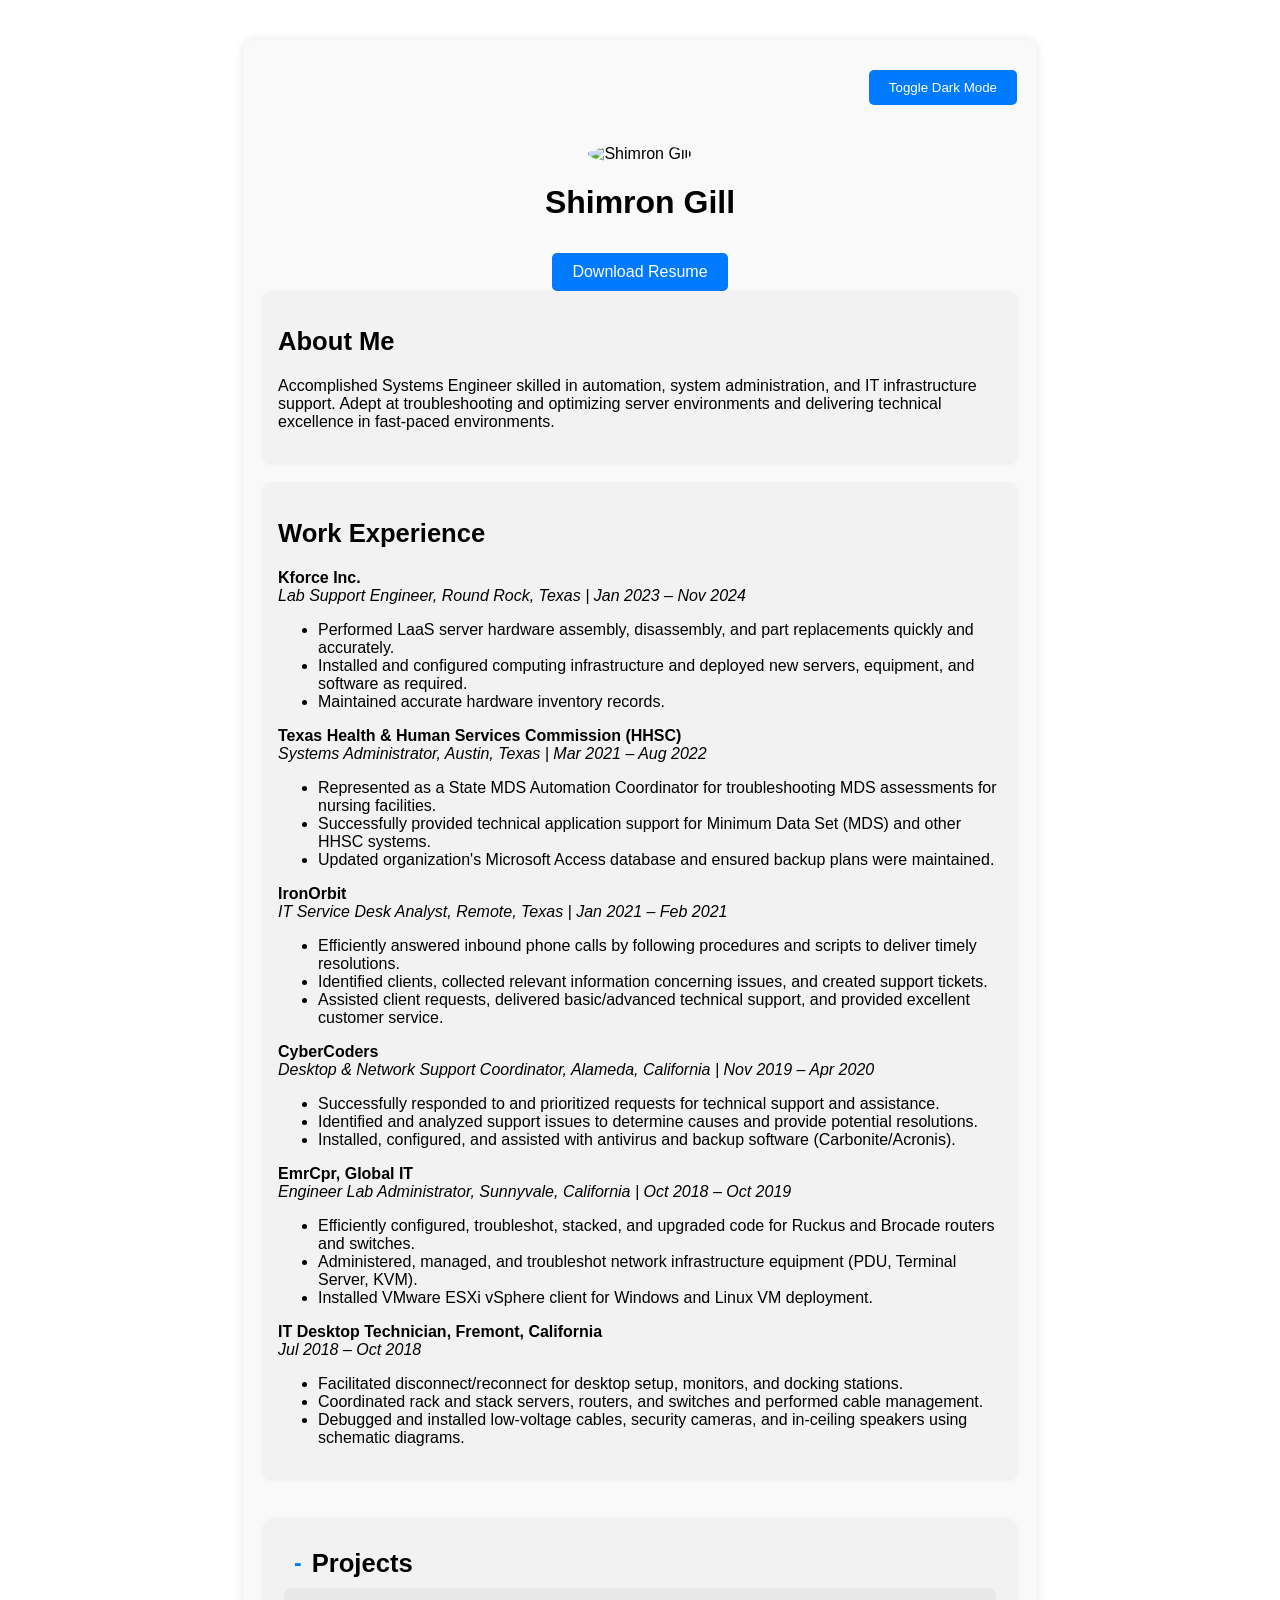
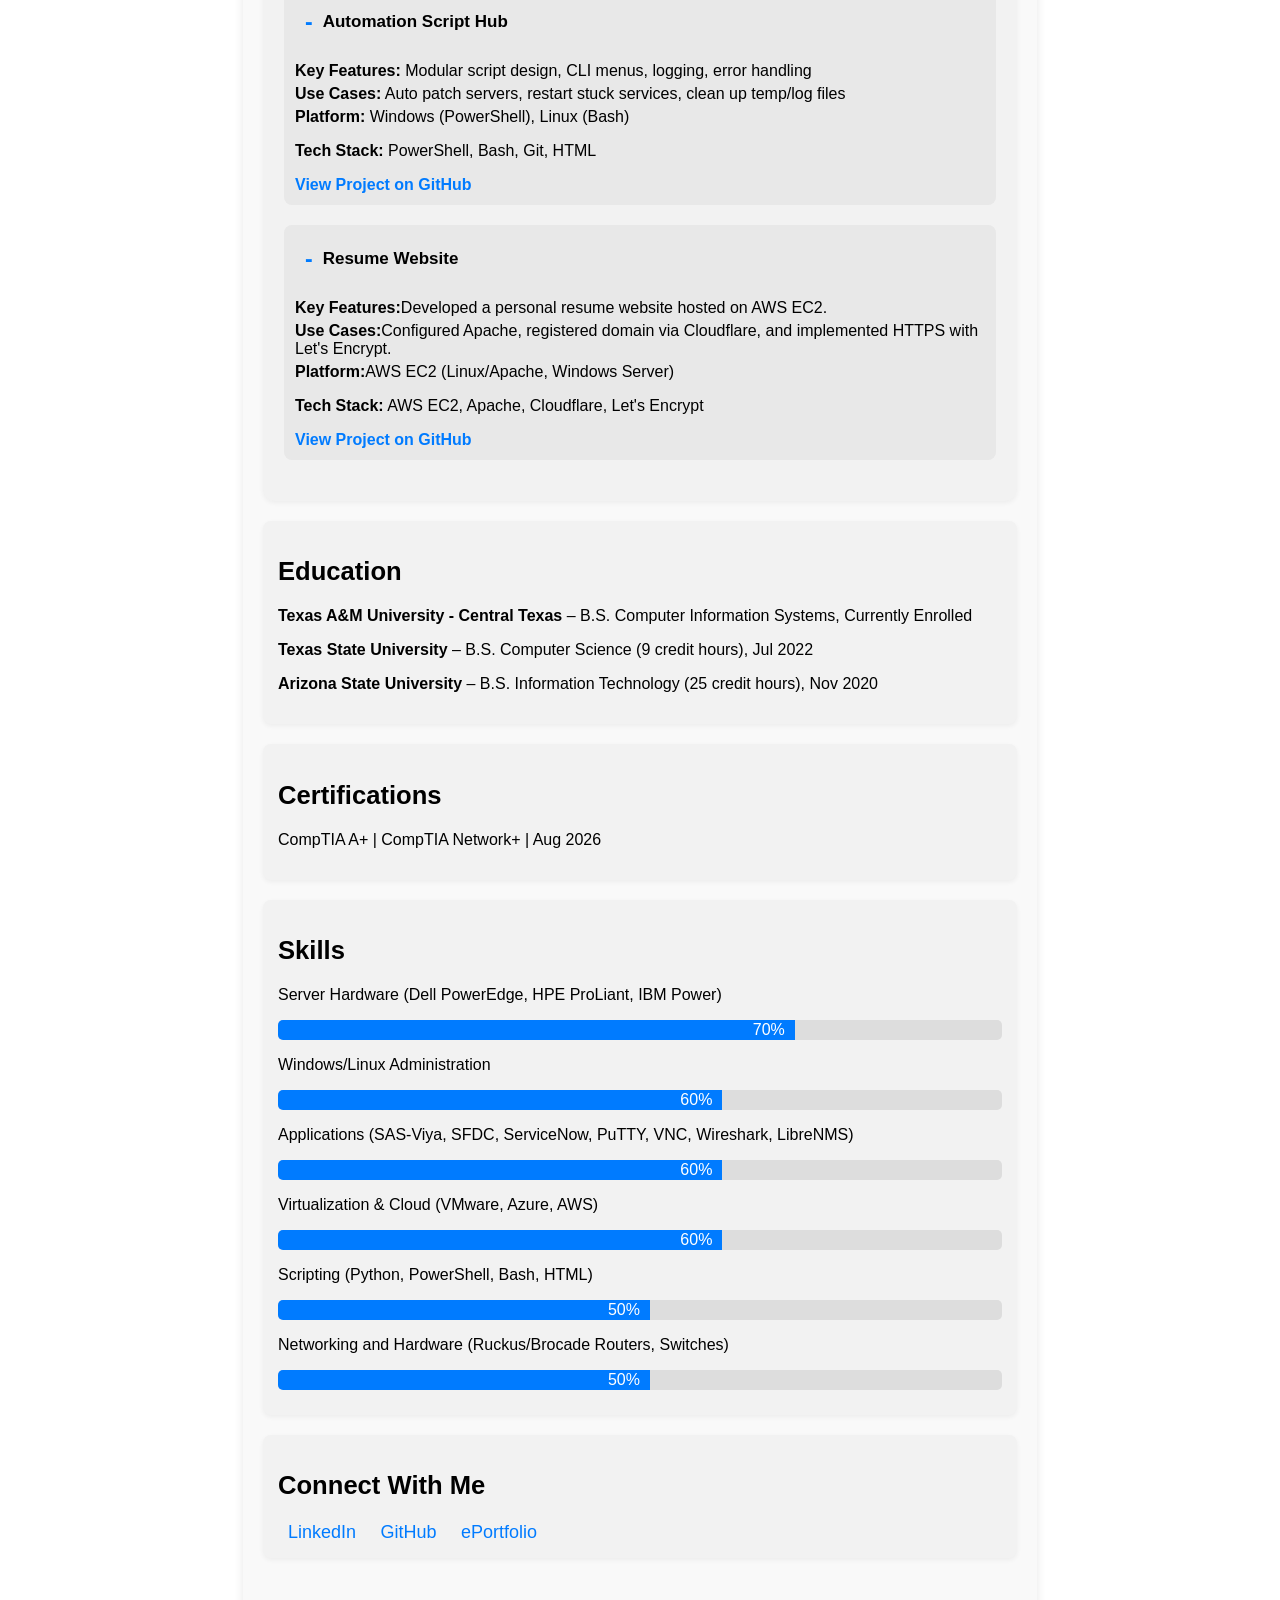
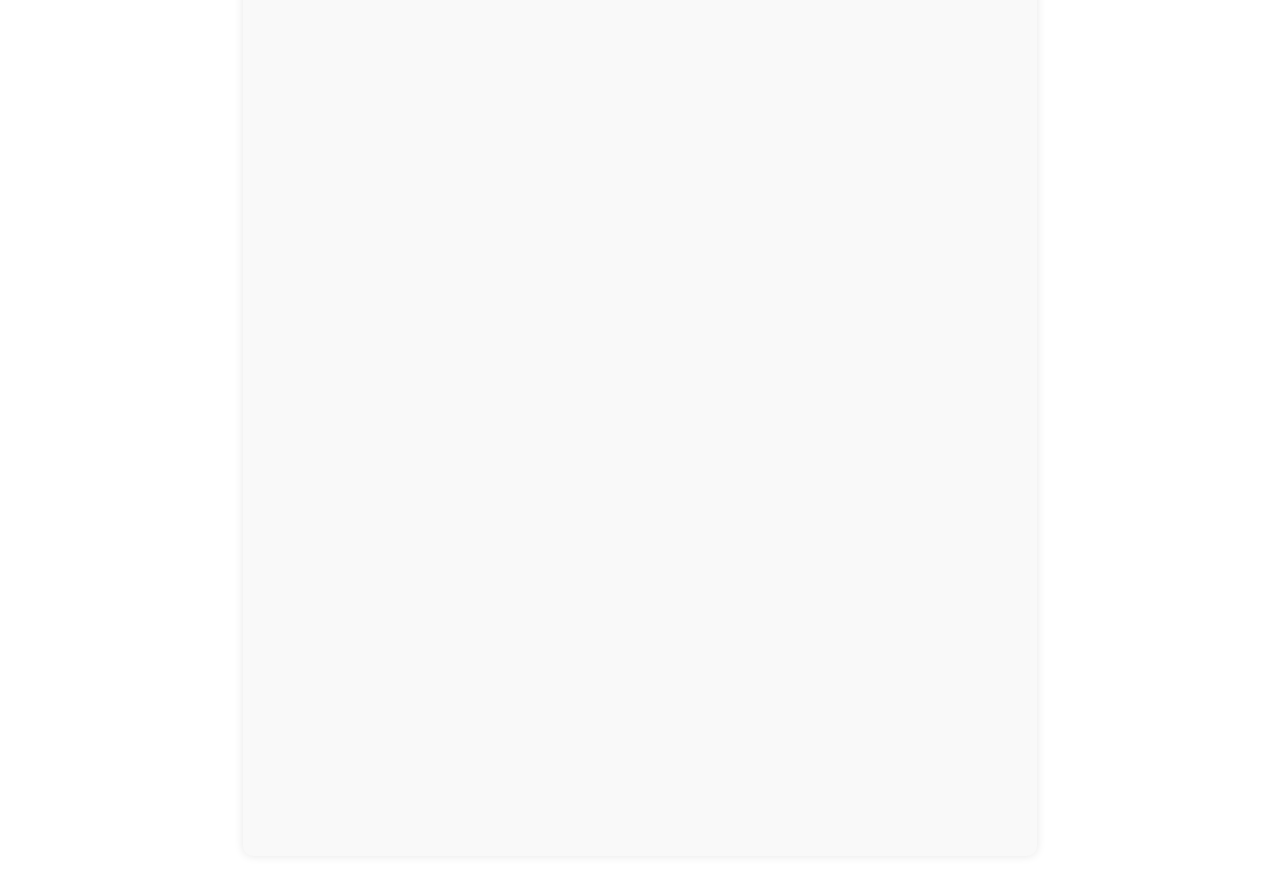
==== index.html @ cd75bef6 "removed contact info" ====
<!DOCTYPE html>
<html lang="en">
<head>
  <meta charset="UTF-8" />
  <meta name="viewport" content="width=device-width, initial-scale=1.0"/>
  <meta name="description" content="Shimron Gill's professional resume and portfolio, showcasing skills in systems engineering and IT infrastructure.">
  <meta name="keywords" content="Shimron Gill, resume, systems engineer, IT, portfolio">
  <meta name="author" content="Shimron Gill">
  <title>Shimron Gill - Resume</title>
  <style>
    :root {
      /* Light Mode Colors */
      --bg-color: #f8f8f8;
      --text-color: #000000;
      --link-color: #0000FF;
      --section-bg: #F9F9F9;
      --project-bg: #f2f2f2;
      --project-highlight-bg: #e8e8e8;
      --navy-blue: #007BFF;
      --progress-bg: #ddd;
      --input-bg: white;
      --input-border: #ccc;
    }

    body.dark-mode {
      /* Dark Mode Colors */
      --bg-color: #2c2c2c;
      --text-color: #f0f0f0;
      --link-color: #00BFFF;
      --section-bg: #444444;
      --project-bg: #414141;
      --project-highlight-bg: #4a4a4a;
      --navy-blue: #1E90FF;
      --progress-bg: #555;
      --input-bg: #333;
      --input-border: #666;
    }

    body {
      background: white;
      color: var(--text-color);
      font-family: Arial, sans-serif;
      margin: 0;
      padding: 40px 10px;
      transition: color 0.3s;
      display: flex;
      justify-content: center;
      align-items: flex-start;
      min-height: 100vh;
    }

    .container {
      max-width: 794px;
      width: 100%;
      background: var(--section-bg);
      padding: 20px;
      box-shadow: 0px 0px 10px rgba(0,0,0,0.1);
      border-radius: 10px;
      box-sizing: border-box;
      transition: background 0.3s;
    }

    .header-controls {
      display: flex;
      justify-content: space-between;
      align-items: flex-start;
    }

    .center-header {
      text-align: center;
    }

    h1, h2 {
      color: var(--text-color);
    }

    h2 {
      font-size: 1.6em;
      font-weight: bold;
    }

    .profile-pic {
      width: 150px;
      height: 150px;
      border-radius: 50%;
      object-fit: cover;
      margin-top: 40px;
      max-width: 100%;
    }

    .section {
      margin-bottom: 20px;
      padding: 15px;
      border-radius: 8px;
      background: var(--project-bg);
      box-shadow: 0 2px 5px rgba(0,0,0,0.05);
      opacity: 0;
      transform: translateY(20px);
      transition: opacity 0.5s ease-out, transform 0.5s ease-out, background 0.3s;
    }

    .visible {
      opacity: 1;
      transform: translateY(0);
    }

    .download-btn, .theme-toggle {
      display: inline-block;
      padding: 10px 20px;
      background: var(--navy-blue);
      color: white;
      text-decoration: none;
      border-radius: 5px;
      margin-top: 10px;
      cursor: pointer;
      border: none;
      transition: background 0.3s, transform 0.2s;
    }

    .download-btn:hover, .theme-toggle:hover {
      background: #0056b3;
      transform: scale(1.03);
    }

    .contact a {
      color: var(--navy-blue);
      text-decoration: none;
    }

    .social-links a {
      margin: 0 10px;
      text-decoration: none;
      color: var(--navy-blue);
      font-size: 18px;
    }

    .progress-bar {
      width: 100%;
      background-color: var(--progress-bg);
      border-radius: 5px;
      overflow: hidden;
      margin: 10px 0;
    }

    .progress-bar div {
      height: 20px;
      background: var(--navy-blue);
      text-align: right;
      padding-right: 10px;
      color: white;
      line-height: 20px;
      width: 0;
      transition: width 1s ease-in-out;
    }

    body.dark-mode .progress-bar {
      background-color: #ddd;
    }

    body.dark-mode .progress-bar div {
      background: #007BFF;
    }

    .visible .progress-bar div {
      width: inherit;
    }

    iframe {
      width: 100%;
      height: 300px;
      border: 0;
    }

    input, textarea {
      width: 97%;
      padding: 10px;
      margin-bottom: 10px;
      border: 1px solid var(--input-border);
      border-radius: 5px;
      font-size: 16px;
      font-family: inherit;
      transition: border-color 0.3s, box-shadow 0.3s;
      background: white;
      color: var(--text-color);
    }

    body.dark-mode input,
    body.dark-mode textarea {
      color: #333;
    }

    input:focus, textarea:focus {
      outline: none;
    }

    textarea {
      resize: none;
      min-height: 120px;
    }

    #form-message {
      margin-top: 10px;
    }

    #projects {
      margin-top: 40px;
      border: 1px solid transparent;
      border-radius: 12px;
      padding: 20px;
      background: var(--project-bg);
      transition: background 0.3s;
    }

    .project {
      margin-bottom: 20px;
      padding: 10px;
      background: var(--project-bg);
      border: 1px solid transparent;
      border-radius: 8px;
      transition: background 0.3s;
    }

    .project-highlight {
      background: var(--project-highlight-bg);
      transition: background 0.3s;
    }

    .project h3 {
      font-size: 1.6em;
      margin-bottom: 10px;
      font-weight: bold;
    }

    .collapsible-header {
      display: flex;
      justify-content: flex-start;
      align-items: center;
      padding: 10px;
      border-radius: 8px;
      cursor: pointer;
      font-size: 1.6em;
      background: none;
      border: none;
      width: 100%;
      text-align: left;
      color: var(--text-color);
    }

    .toggle-button {
      font-size: 0.9em;
      background-color: transparent;
      border: none;
      cursor: pointer;
      font-weight: bold;
      color: var(--navy-blue);
      margin-right: 10px;
    }

    .collapsible-header span:not(.toggle-button) {
      font-weight: bold;
    }

    .sub-project-title {
      font-size: 17px;
    }

    .project-details {
      color: var(--text-color);
    }

    .project ul {
      list-style-type: none;
      padding: 0;
    }

    .project ul li {
      margin: 5px 0;
    }

    .project a {
      text-decoration: none;
      color: var(--navy-blue);
      font-weight: bold;
    }

    .project a:hover {
      text-decoration: underline;
    }

    .toggle-wrapper {
      display: flex;
      align-items: center;
    }

    @media (max-width: 768px) {
      .container {
        padding: 15px;
      }
      h1 { font-size: 26px; }
      h2 { font-size: 20px; }
      .download-btn {
        font-size: 14px;
        padding: 8px 16px;
      }
      .progress-bar div {
        height: 16px;
        line-height: 16px;
        font-size: 12px;
      }
      .collapsible-header, .toggle-button {
        font-size: 20px;
      }
      .sub-project-title {
        font-size: 17px;
      }
    }

    @media print {
      body {
        width: 210mm;
        height: 297mm;
        margin: 0;
      }
      .container {
        width: 210mm;
        height: auto;
        padding: 10mm;
        box-shadow: none;
        border-radius: 0;
      }
      .download-btn, .theme-toggle, iframe {
        display: none;
      }
    }
  </style>
</head>
<body>
  <div class="container">
    <div class="header-controls">
      <div></div>
      <button class="theme-toggle" onclick="toggleTheme()">Toggle Dark Mode</button>
    </div>

    <!-- Profile Section -->
    <div class="center-header">
      <img src="Headshot1.jpeg" alt="Shimron Gill" class="profile-pic" />
      <h1>Shimron Gill</h1>
      <a href="Shimron_Gill_Resume.pdf" class="download-btn" download>Download Resume</a>
    </div>

    <!-- About Me Section -->
    <div class="section">
      <h2>About Me</h2>
      <p>Accomplished Systems Engineer skilled in automation, system administration, and IT infrastructure support. Adept at troubleshooting and optimizing server environments and delivering technical excellence in fast-paced environments.</p>
    </div>

    <!-- Work Experience Section -->
    <div class="section">
      <h2>Work Experience</h2>
      <p><strong>Kforce Inc.</strong><br>
      <em>Lab Support Engineer, Round Rock, Texas | Jan 2023 – Nov 2024</em></p>
      <ul>
        <li>Performed LaaS server hardware assembly, disassembly, and part replacements quickly and accurately.</li>
        <li>Installed and configured computing infrastructure and deployed new servers, equipment, and software as required.</li>
        <li>Maintained accurate hardware inventory records.</li>
      </ul>
      <p><strong>Texas Health & Human Services Commission (HHSC)</strong><br>
      <em>Systems Administrator, Austin, Texas | Mar 2021 – Aug 2022</em></p>
      <ul>
        <li>Represented as a State MDS Automation Coordinator for troubleshooting MDS assessments for nursing facilities.</li>
        <li>Successfully provided technical application support for Minimum Data Set (MDS) and other HHSC systems.</li>
        <li>Updated organization's Microsoft Access database and ensured backup plans were maintained.</li>
      </ul>
      <p><strong>IronOrbit</strong><br>
      <em>IT Service Desk Analyst, Remote, Texas | Jan 2021 – Feb 2021</em></p>
      <ul>
        <li>Efficiently answered inbound phone calls by following procedures and scripts to deliver timely resolutions.</li>
        <li>Identified clients, collected relevant information concerning issues, and created support tickets.</li>
        <li>Assisted client requests, delivered basic/advanced technical support, and provided excellent customer service.</li>
      </ul>
      <p><strong>CyberCoders</strong><br>
      <em>Desktop & Network Support Coordinator, Alameda, California | Nov 2019 – Apr 2020</em></p>
      <ul>
        <li>Successfully responded to and prioritized requests for technical support and assistance.</li>
        <li>Identified and analyzed support issues to determine causes and provide potential resolutions.</li>
        <li>Installed, configured, and assisted with antivirus and backup software (Carbonite/Acronis).</li>
      </ul>
      <p><strong>EmrCpr, Global IT</strong><br>
      <em>Engineer Lab Administrator, Sunnyvale, California | Oct 2018 – Oct 2019</em></p>
      <ul>
        <li>Efficiently configured, troubleshot, stacked, and upgraded code for Ruckus and Brocade routers and switches.</li>
        <li>Administered, managed, and troubleshot network infrastructure equipment (PDU, Terminal Server, KVM).</li>
        <li>Installed VMware ESXi vSphere client for Windows and Linux VM deployment.</li>
      </ul>
      <p><strong>IT Desktop Technician, Fremont, California</strong><br>
      <em>Jul 2018 – Oct 2018</em></p>
      <ul>
        <li>Facilitated disconnect/reconnect for desktop setup, monitors, and docking stations.</li>
        <li>Coordinated rack and stack servers, routers, and switches and performed cable management.</li>
        <li>Debugged and installed low-voltage cables, security cameras, and in-ceiling speakers using schematic diagrams.</li>
      </ul>
    </div>

    <!-- Projects Section -->
    <div class="section" id="projects">
      <button class="collapsible-header" aria-expanded="true" aria-controls="projects-list" onclick="toggleProjects()">
        <span class="toggle-wrapper">
          <span class="toggle-button" id="projects-toggle">-</span>
          <span>Projects</span>
        </span>
      </button>
      <div id="projects-list" style="display: block;">
        <div class="project project-highlight">
          <button class="collapsible-header" aria-expanded="true" aria-controls="project-1-details" onclick="toggleProjectDetails(this)">
            <span class="toggle-wrapper">
              <span class="toggle-button">-</span>
              <span class="sub-project-title">Automation Script Hub</span>
            </span>
          </button>
          <div class="project-details" id="project-1-details" style="display: block;">
            <ul>
              <li><strong>Key Features:</strong> Modular script design, CLI menus, logging, error handling</li>
              <li><strong>Use Cases:</strong> Auto patch servers, restart stuck services, clean up temp/log files</li>
              <li><strong>Platform:</strong> Windows (PowerShell), Linux (Bash)</li>
            </ul>
            <p><strong>Tech Stack:</strong> PowerShell, Bash, Git, HTML</p>
            <a href="https://github.com/sgill3077/automation-script-hub" target="_blank" rel="noopener noreferrer">View Project on GitHub</a>
          </div>
        </div>
        <div class="project project-highlight">
          <button class="collapsible-header" aria-expanded="true" aria-controls="project-2-details" onclick="toggleProjectDetails(this)">
            <span class="toggle-wrapper">
              <span class="toggle-button">-</span>
              <span class="sub-project-title">Resume Website</span>
            </span>
          </button>
          <div class="project-details" id="project-2-details" style="display: block;">
            <ul>
              <li><strong>Key Features:</strong>Developed a personal resume website hosted on AWS EC2.</li>
              <li><strong>Use Cases:</strong>Configured Apache, registered domain via Cloudflare, and implemented HTTPS with Let's Encrypt.</li>
              <li><strong>Platform:</strong>AWS EC2 (Linux/Apache, Windows Server)</li>
            </ul>
            <p><strong>Tech Stack:</strong> AWS EC2, Apache, Cloudflare, Let's Encrypt</p>
            <a href="https://github.com/sgill3077/apache-site" target="_blank" rel="noopener noreferrer">View Project on GitHub</a>
          </div>
        </div>
      </div>
    </div>

    <!-- Education Section -->
    <div class="section">
      <h2>Education</h2>
      <p><strong>Texas A&M University - Central Texas</strong> – B.S. Computer Information Systems, Currently Enrolled</p>
      <p><strong>Texas State University</strong> – B.S. Computer Science (9 credit hours), Jul 2022</p>
      <p><strong>Arizona State University</strong> – B.S. Information Technology (25 credit hours), Nov 2020</p>
    </div>

    <!-- Certifications Section -->
    <div class="section">
      <h2>Certifications</h2>
      <p>CompTIA A+ | CompTIA Network+ | Aug 2026</p>
    </div>

    <!-- Skills Section -->
    <div class="section">
      <h2>Skills</h2>
      <p>Server Hardware (Dell PowerEdge, HPE ProLiant, IBM Power)</p>
      <div class="progress-bar"><div style="width: 70%;">70%</div></div>
      <p>Windows/Linux Administration</p>
      <div class="progress-bar"><div style="width: 60%;">60%</div></div>
      <p>Applications (SAS-Viya, SFDC, ServiceNow, PuTTY, VNC, Wireshark, LibreNMS)</p>
      <div class="progress-bar"><div style="width: 60%;">60%</div></div>
      <p>Virtualization & Cloud (VMware, Azure, AWS)</p>
      <div class="progress-bar"><div style="width: 60%;">60%</div></div>
      <p>Scripting (Python, PowerShell, Bash, HTML)</p>
      <div class="progress-bar"><div style="width: 50%;">50%</div></div>
      <p>Networking and Hardware (Ruckus/Brocade Routers, Switches)</p>
      <div class="progress-bar"><div style="width: 50%;">50%</div></div>
    </div>

    <!-- Connect With Me Section -->
    <div class="section social-links">
      <h2>Connect With Me</h2>
      <a href="https://linkedin.com/in/shimrongill" target="_blank" rel="noopener noreferrer">LinkedIn</a>
      <a href="https://github.com/sgill3077/apache-site" target="_blank" rel="noopener noreferrer">GitHub</a>
      <a href="https://asu.digication.com/shimrons-portfolio/home-1" target="_blank" rel="noopener noreferrer">ePortfolio</a>
    </div>

    <!-- My Location Section -->
    <div class="section">
      <h2>My Location</h2>
      <iframe src="https://www.google.com/maps/embed?pb=!1m18!1m12!1m3!1d3242.870063895292!2d-97.74034978413716!3d30.267153081894274!2m3!1f0!2f0!3f0!3m2!1i1024!2i768!4f13.1!3m3!1m2!1s0x8644b5d5a5f6f7ef%3A0x2f9b7ef82f957b2!2sRound%20Rock%2C%20TX!5e0!3m2!1sen!2sus!4v1676856070238!5m2!1sen!2sus" allowfullscreen="" loading="lazy" referrerpolicy="no-referrer-when-downgrade"></iframe>
    </div>

    <!-- Contact Form Section -->
    <div class="section">
      <h2>Contact Me</h2>
      <form action="https://formspree.io/f/xanekdna" method="POST" id="contact-form">
        <input type="text" name="name" placeholder="Your Name" required>
        <input type="email" name="email" placeholder="Your Email" required>
        <textarea name="message" placeholder="Your Message" required></textarea>
        <button type="submit" class="download-btn">Send</button>
        <div id="form-message"></div>
      </form>
    </div>
  </div>

  <script>
    document.addEventListener("DOMContentLoaded", function() {
      let sections = document.querySelectorAll(".section");
      sections.forEach((section, index) => {
        setTimeout(() => {
          section.classList.add("visible");
        }, index * 300);
      });
    });

    function toggleTheme() {
      document.body.classList.toggle("dark-mode");
    }

    function toggleProjects() {
      const projectsList = document.getElementById('projects-list');
      const toggleBtn = document.getElementById('projects-toggle');
      const header = document.querySelector('#projects .collapsible-header');

      const isExpanded = projectsList.style.display !== 'none';
      projectsList.style.display = isExpanded ? 'none' : 'block';
      toggleBtn.textContent = isExpanded ? '+' : '-';
      header.setAttribute('aria-expanded', !isExpanded);
    }

    function toggleProjectDetails(header) {
      const button = header.querySelector('.toggle-button');
      const details = header.nextElementSibling;
      const isExpanded = details.style.display !== 'none';
      details.style.display = isExpanded ? 'none' : 'block';
      button.textContent = isExpanded ? '+' : '-';
      header.setAttribute('aria-expanded', !isExpanded);
    }

    document.querySelectorAll('.collapsible-header').forEach(button => {
      button.addEventListener('keydown', (e) => {
        if (e.key === 'Enter' || e.key === ' ') {
          e.preventDefault();
          button.click();
        }
      });
    });

    const form = document.getElementById("contact-form");
    const formMessage = document.getElementById("form-message");

    form.addEventListener("submit", function(e) {
      e.preventDefault();
      const submitBtn = form.querySelector('button[type="submit"]');
      submitBtn.disabled = true;
      submitBtn.textContent = 'Sending...';
      const data = new FormData(form);

      fetch(form.action, {
        method: form.method,
        body: data,
        headers: {
          'Accept': 'application/json'
        }
      }).then(response => {
        if (response.ok) {
          formMessage.innerHTML = '<span style="color: green;">✅ Thanks for your message! I\'ll get back to you soon.</span>';
          form.reset();
        } else {
          formMessage.innerHTML = '<span style="color: red;">❌ Oops! Something went wrong. Please try again.</span>';
        }
      }).catch(error => {
        formMessage.innerHTML = '<span style="color: red;">❌ There was an error submitting the form.</span>';
      }).finally(() => {
        submitBtn.disabled = false;
        submitBtn.textContent = 'Send';
      });
    });
  </script>
</body>
</html>
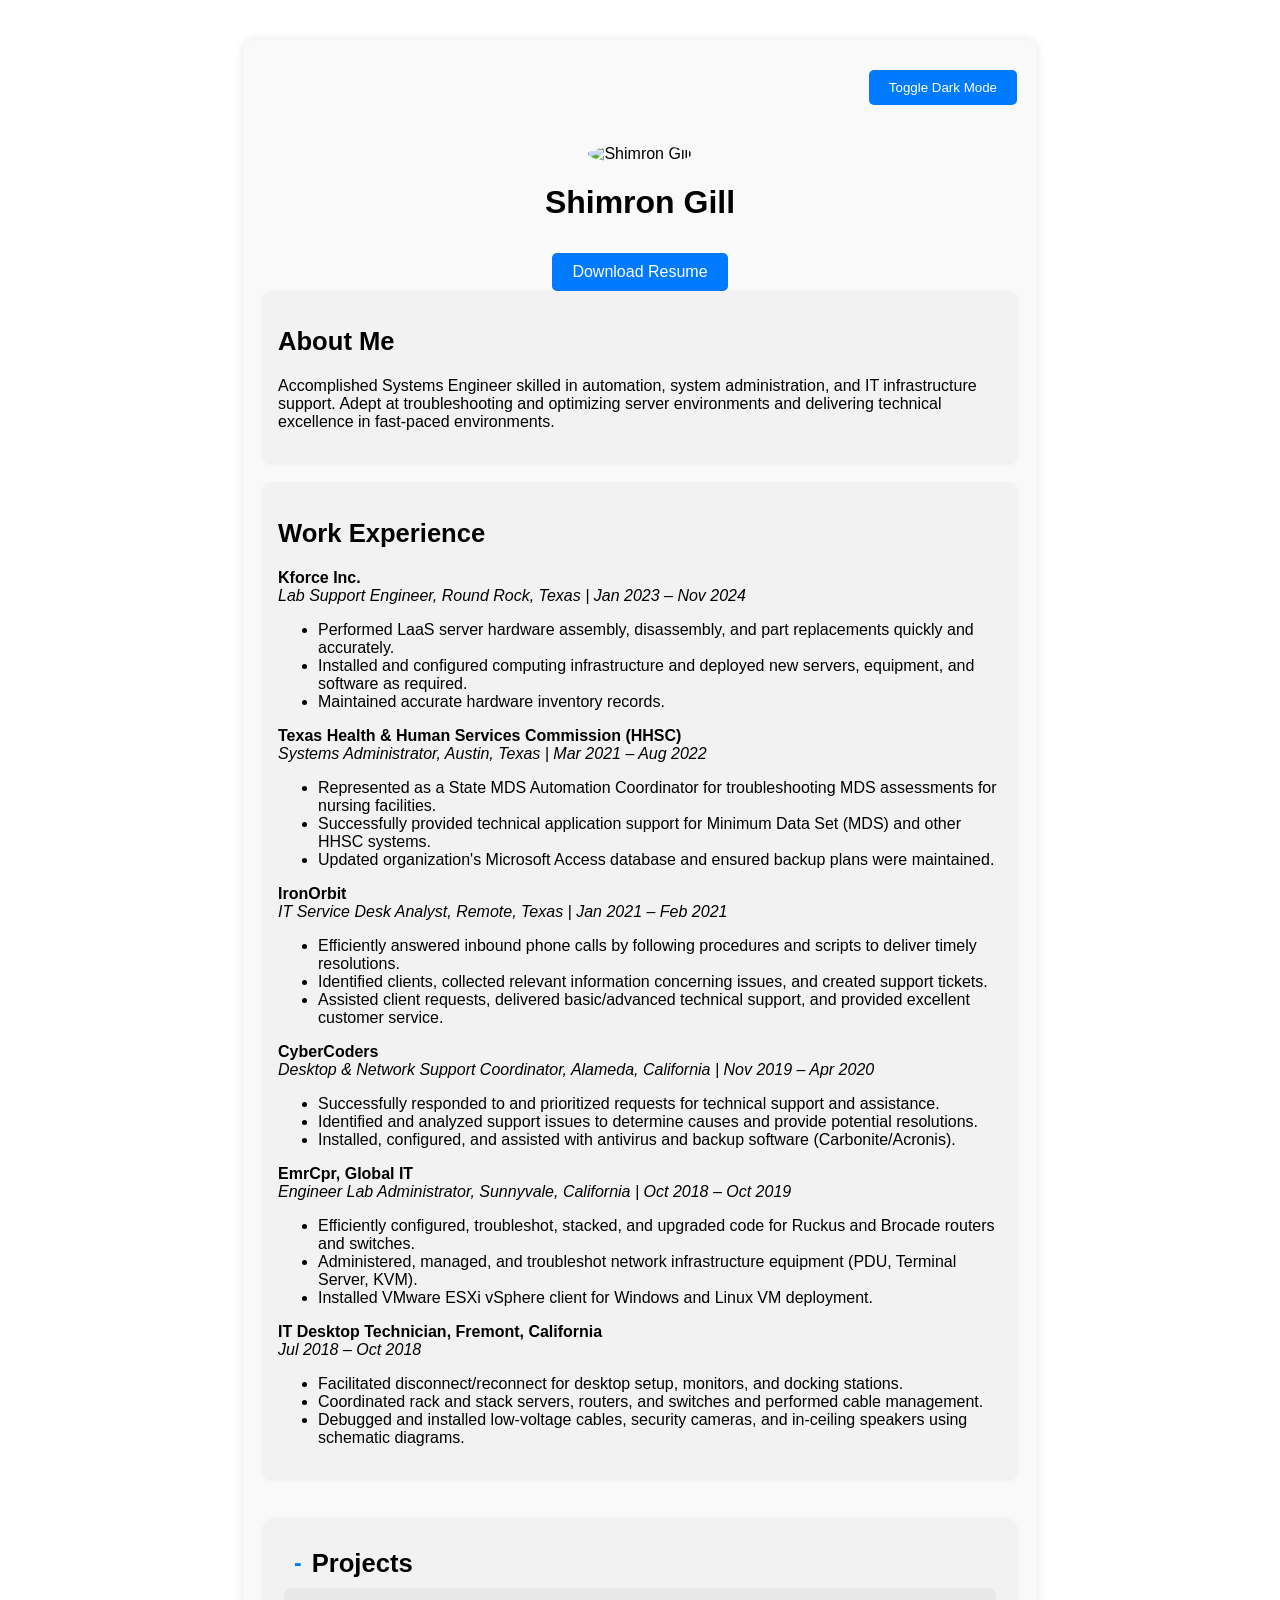
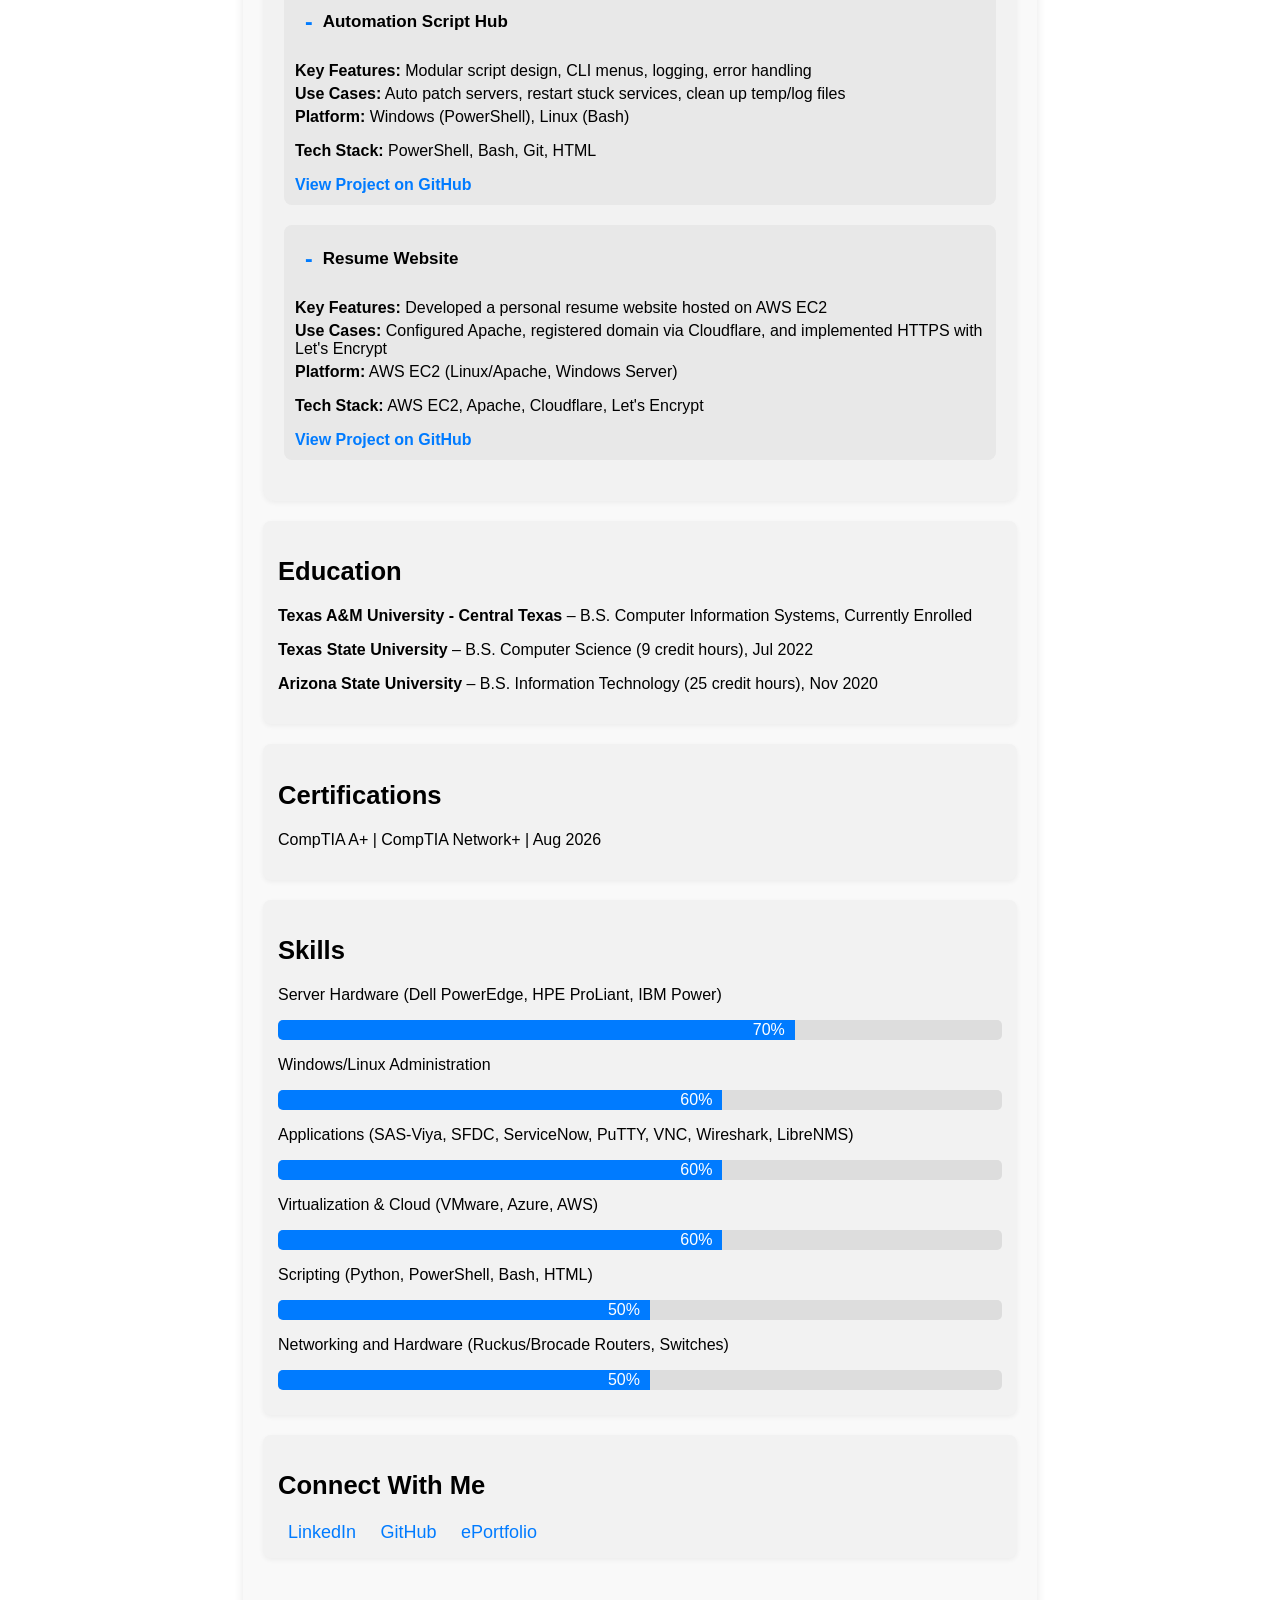
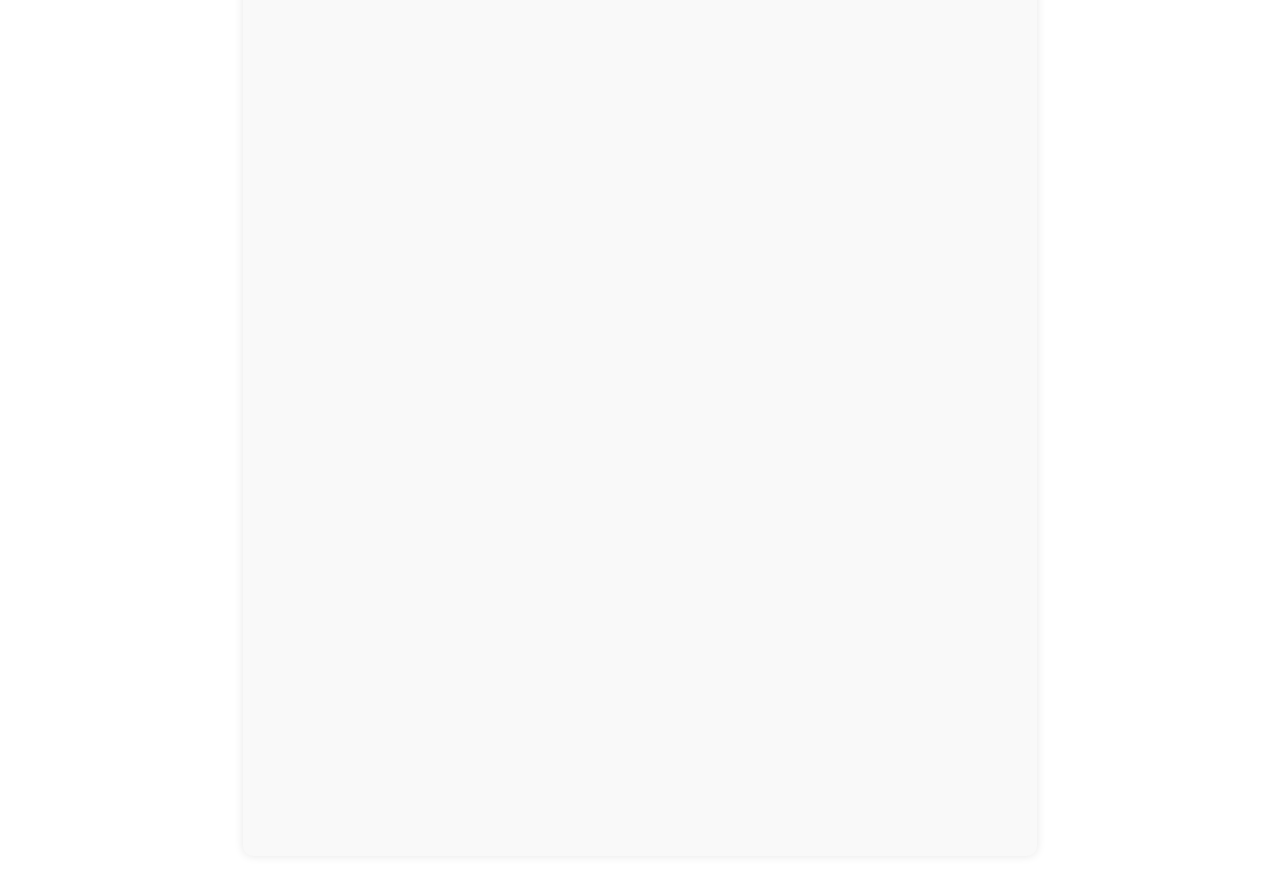
==== commit 54f9b3e7: "Updated the Git link" ====
--- a/index.html
+++ b/index.html
@@ -436,9 +436,9 @@
           </button>
           <div class="project-details" id="project-2-details" style="display: block;">
             <ul>
-              <li><strong>Key Features:</strong>Developed a personal resume website hosted on AWS EC2.</li>
-              <li><strong>Use Cases:</strong>Configured Apache, registered domain via Cloudflare, and implemented HTTPS with Let's Encrypt.</li>
-              <li><strong>Platform:</strong>AWS EC2 (Linux/Apache, Windows Server)</li>
+              <li><strong>Key Features:</strong> Developed a personal resume website hosted on AWS EC2</li>
+              <li><strong>Use Cases:</strong> Configured Apache, registered domain via Cloudflare, and implemented HTTPS with Let's Encrypt</li>
+              <li><strong>Platform:</strong> AWS EC2 (Linux/Apache, Windows Server)</li>
             </ul>
             <p><strong>Tech Stack:</strong> AWS EC2, Apache, Cloudflare, Let's Encrypt</p>
             <a href="https://github.com/sgill3077/apache-site" target="_blank" rel="noopener noreferrer">View Project on GitHub</a>
@@ -482,7 +482,7 @@
     <div class="section social-links">
       <h2>Connect With Me</h2>
       <a href="https://linkedin.com/in/shimrongill" target="_blank" rel="noopener noreferrer">LinkedIn</a>
-      <a href="https://github.com/sgill3077/apache-site" target="_blank" rel="noopener noreferrer">GitHub</a>
+      <a href="https://github.com/sgill3077" target="_blank" rel="noopener noreferrer">GitHub</a>
       <a href="https://asu.digication.com/shimrons-portfolio/home-1" target="_blank" rel="noopener noreferrer">ePortfolio</a>
     </div>
 
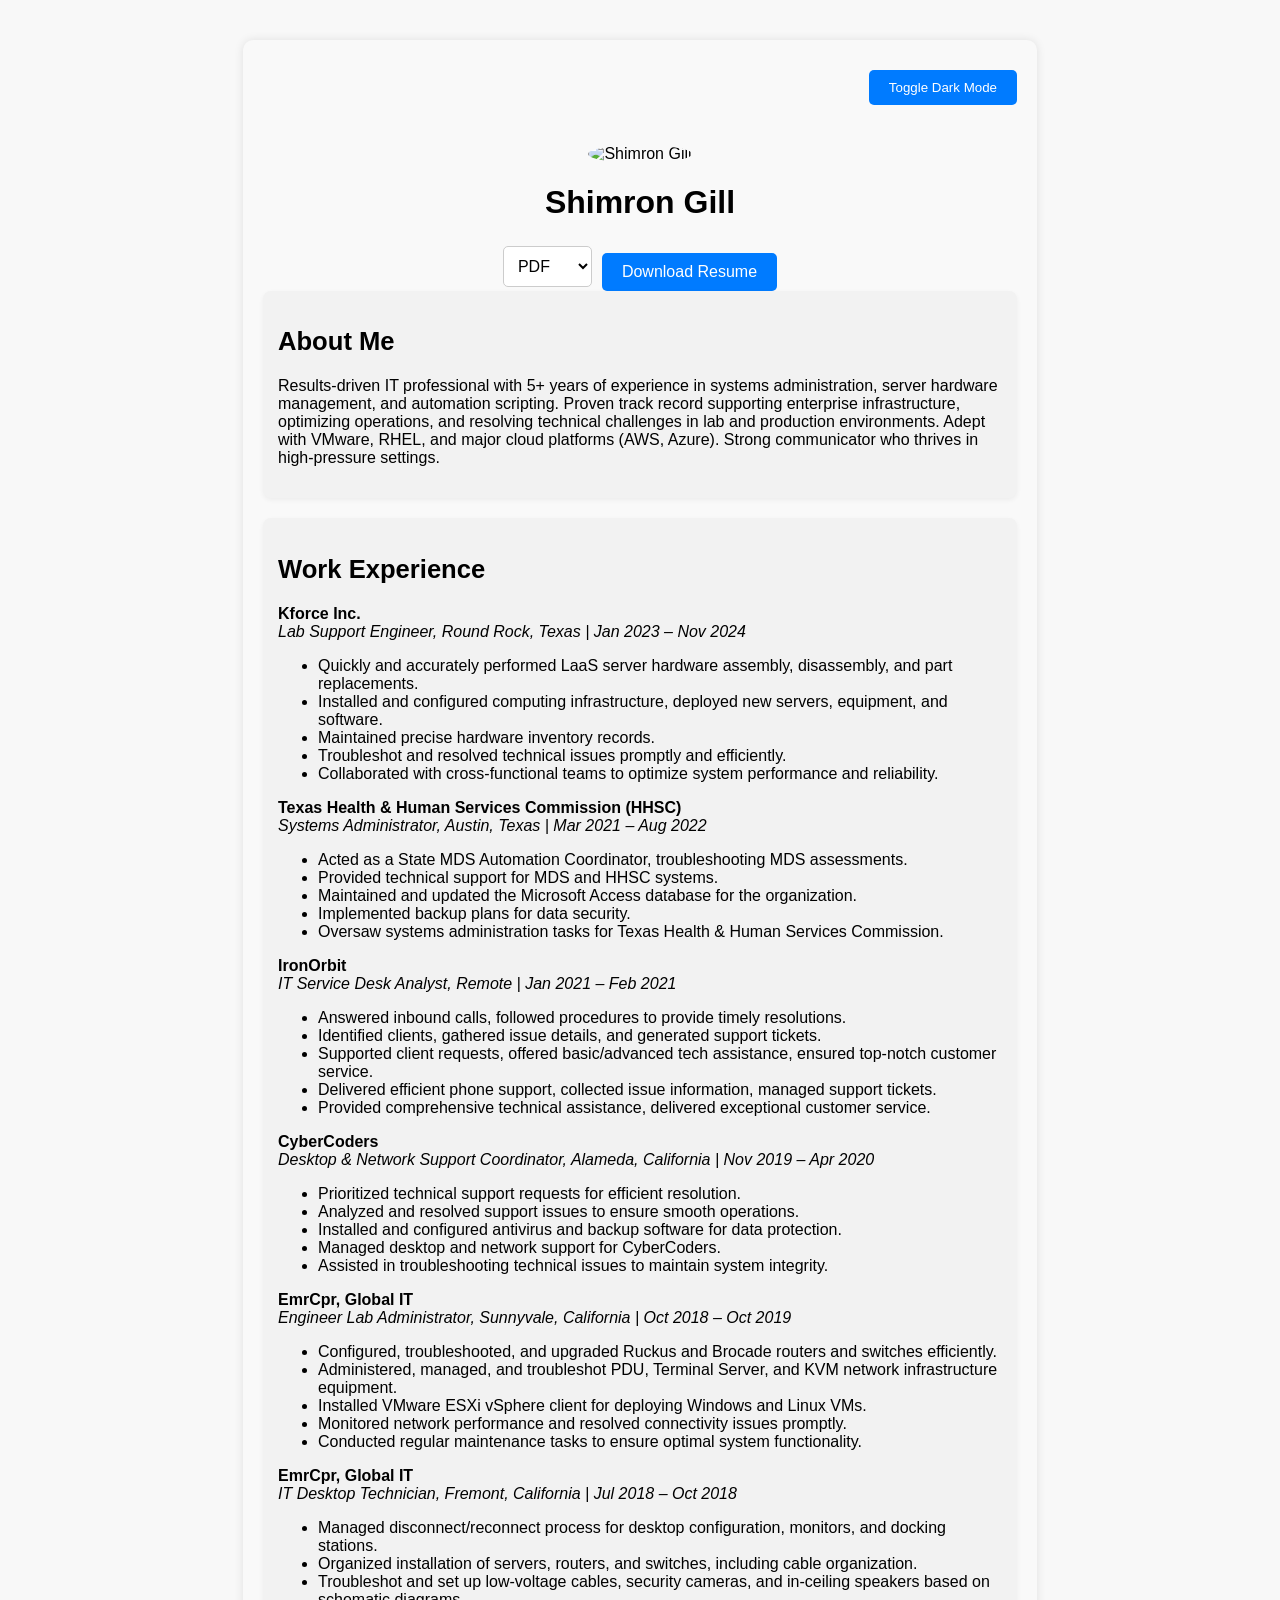
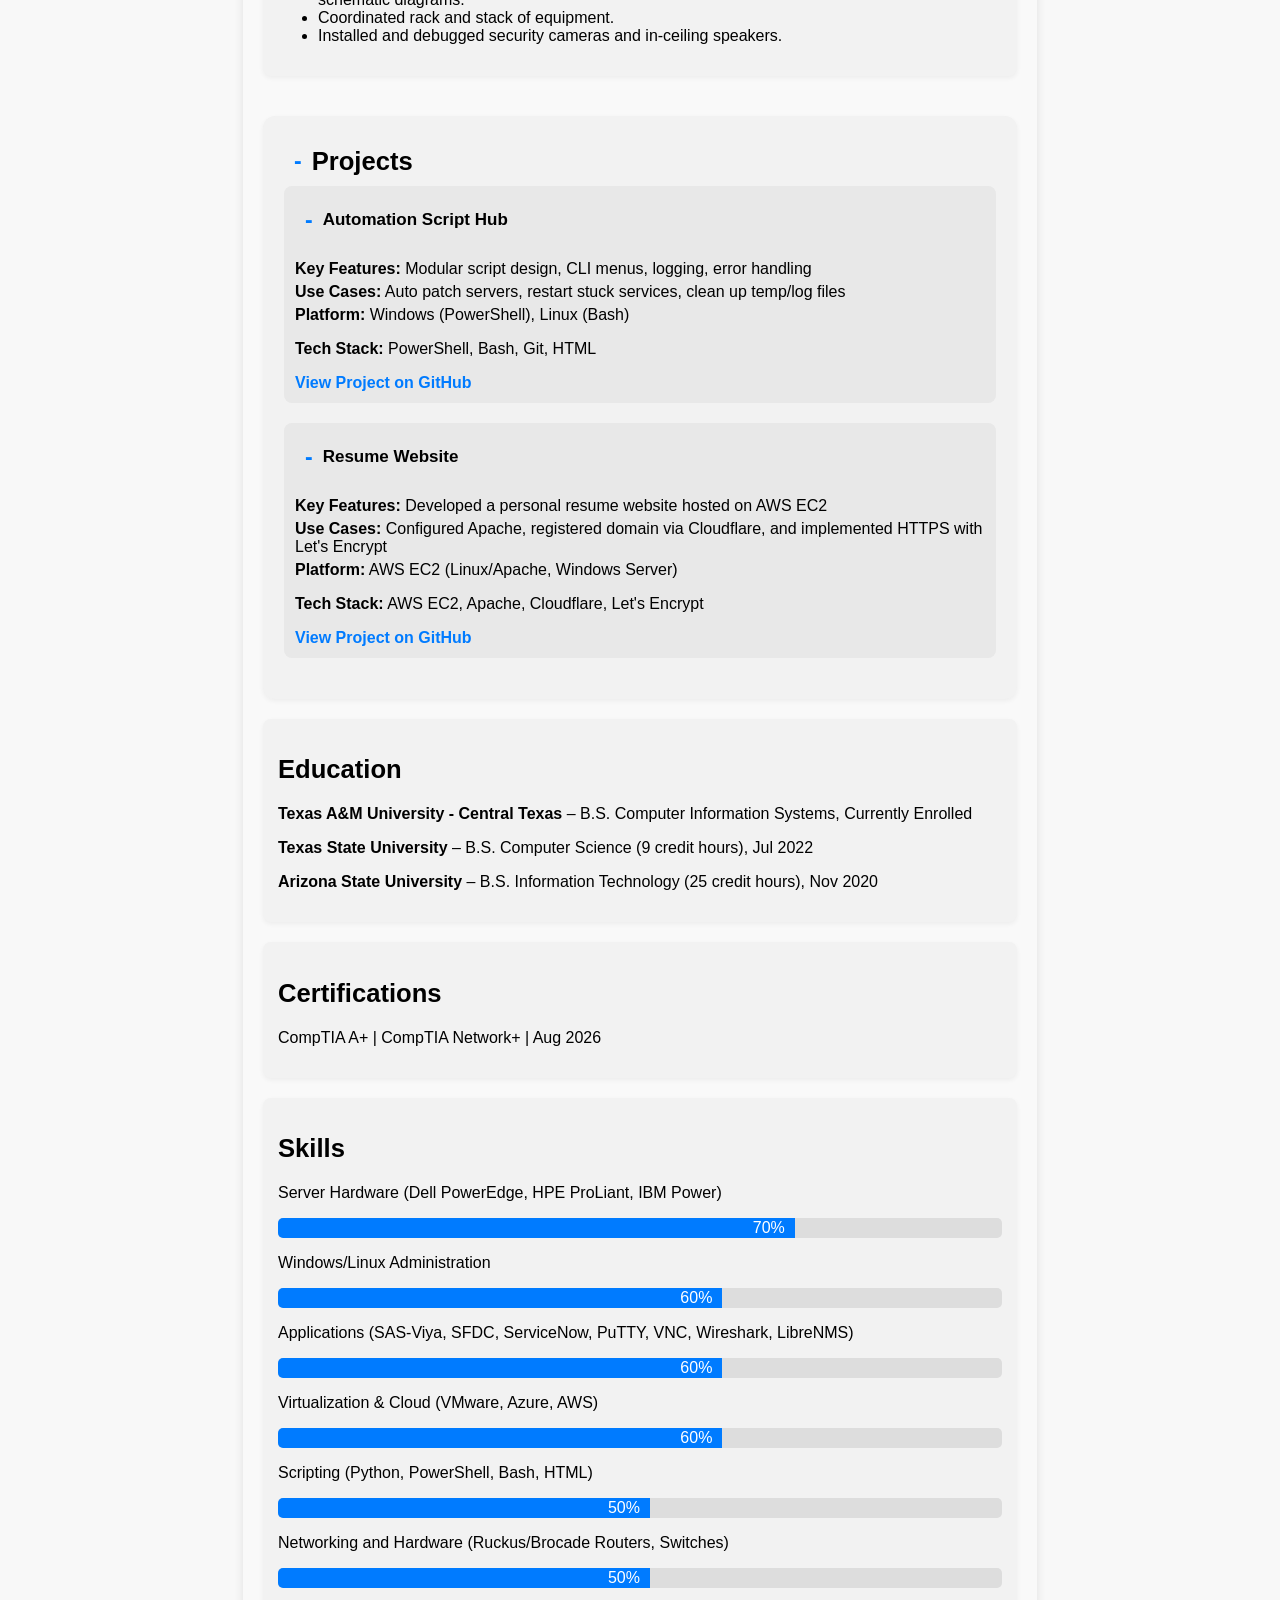
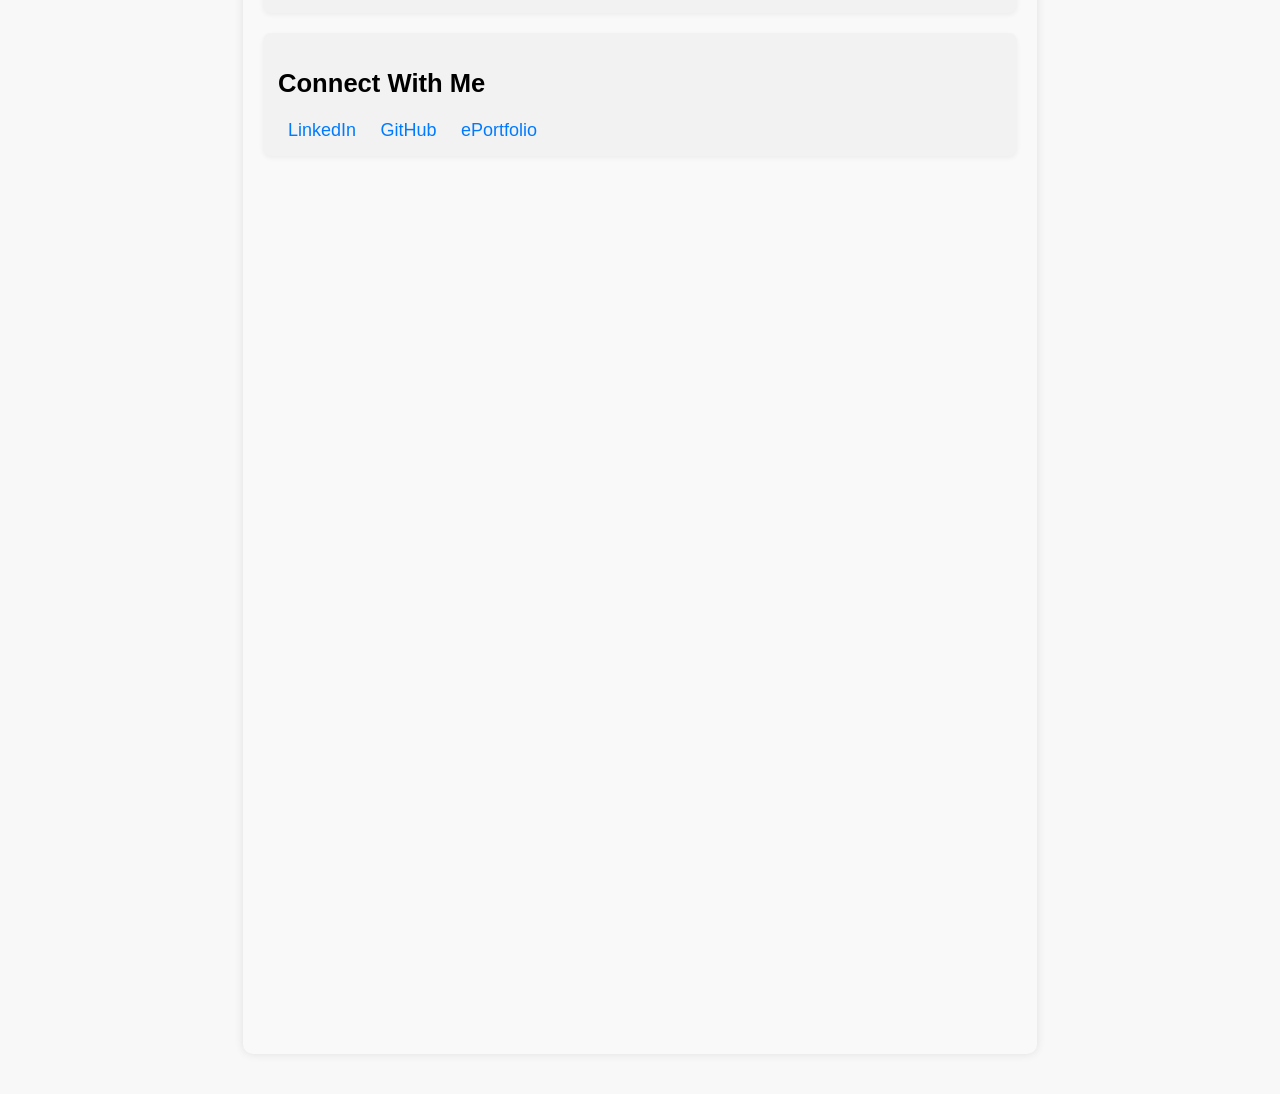
==== commit 5518b5cf: "Updated JD, Added PDF/DOCX option,Uploaded New Resume, Updated Main BG color for DarkMode, and Updat" ====
--- a/index.html
+++ b/index.html
@@ -37,12 +37,12 @@
     }
 
     body {
-      background: white;
+      background: var(--bg-color);
       color: var(--text-color);
       font-family: Arial, sans-serif;
       margin: 0;
       padding: 40px 10px;
-      transition: color 0.3s;
+      transition: color 0.3s, background 0.3s;
       display: flex;
       justify-content: center;
       align-items: flex-start;
@@ -120,6 +120,30 @@
     .download-btn:hover, .theme-toggle:hover {
       background: #0056b3;
       transform: scale(1.03);
+    }
+
+    .download-resume {
+      display: flex;
+      align-items: center;
+      gap: 10px;
+      justify-content: center;
+      margin-top: 10px;
+    }
+
+    #resume-format {
+      padding: 10px;
+      border-radius: 5px;
+      border: 1px solid var(--input-border);
+      background: var(--input-bg);
+      color: var(--text-color);
+      font-size: 16px;
+      cursor: pointer;
+      transition: background 0.3s, color 0.3s;
+    }
+
+    #resume-format:focus {
+      outline: none;
+      border-color: var(--navy-blue);
     }
 
     .contact a {
@@ -345,13 +369,19 @@
     <div class="center-header">
       <img src="Headshot1.jpeg" alt="Shimron Gill" class="profile-pic" />
       <h1>Shimron Gill</h1>
-      <a href="Shimron_Gill_Resume.pdf" class="download-btn" download>Download Resume</a>
+      <div class="download-resume">
+        <select id="resume-format" onchange="updateDownloadLink()">
+          <option value="pdf">PDF</option>
+          <option value="docx">DOCX</option>
+        </select>
+        <a id="download-resume-btn" href="Shimron_Gill_Resume.pdf" class="download-btn" download>Download Resume</a>
+      </div>
     </div>
 
     <!-- About Me Section -->
     <div class="section">
       <h2>About Me</h2>
-      <p>Accomplished Systems Engineer skilled in automation, system administration, and IT infrastructure support. Adept at troubleshooting and optimizing server environments and delivering technical excellence in fast-paced environments.</p>
+      <p>Results-driven IT professional with 5+ years of experience in systems administration, server hardware management, and automation scripting. Proven track record supporting enterprise infrastructure, optimizing operations, and resolving technical challenges in lab and production environments. Adept with VMware, RHEL, and major cloud platforms (AWS, Azure). Strong communicator who thrives in high-pressure settings.</p>
     </div>
 
     <!-- Work Experience Section -->
@@ -360,44 +390,56 @@
       <p><strong>Kforce Inc.</strong><br>
       <em>Lab Support Engineer, Round Rock, Texas | Jan 2023 – Nov 2024</em></p>
       <ul>
-        <li>Performed LaaS server hardware assembly, disassembly, and part replacements quickly and accurately.</li>
-        <li>Installed and configured computing infrastructure and deployed new servers, equipment, and software as required.</li>
-        <li>Maintained accurate hardware inventory records.</li>
+        <li>Quickly and accurately performed LaaS server hardware assembly, disassembly, and part replacements.</li>
+        <li>Installed and configured computing infrastructure, deployed new servers, equipment, and software.</li>
+        <li>Maintained precise hardware inventory records.</li>
+        <li>Troubleshot and resolved technical issues promptly and efficiently.</li>
+        <li>Collaborated with cross-functional teams to optimize system performance and reliability.</li>
       </ul>
       <p><strong>Texas Health & Human Services Commission (HHSC)</strong><br>
       <em>Systems Administrator, Austin, Texas | Mar 2021 – Aug 2022</em></p>
       <ul>
-        <li>Represented as a State MDS Automation Coordinator for troubleshooting MDS assessments for nursing facilities.</li>
-        <li>Successfully provided technical application support for Minimum Data Set (MDS) and other HHSC systems.</li>
-        <li>Updated organization's Microsoft Access database and ensured backup plans were maintained.</li>
+        <li>Acted as a State MDS Automation Coordinator, troubleshooting MDS assessments.</li>
+        <li>Provided technical support for MDS and HHSC systems.</li>
+        <li>Maintained and updated the Microsoft Access database for the organization.</li>
+        <li>Implemented backup plans for data security.</li>
+        <li>Oversaw systems administration tasks for Texas Health & Human Services Commission.</li>
       </ul>
       <p><strong>IronOrbit</strong><br>
-      <em>IT Service Desk Analyst, Remote, Texas | Jan 2021 – Feb 2021</em></p>
+      <em>IT Service Desk Analyst, Remote | Jan 2021 – Feb 2021</em></p>
       <ul>
-        <li>Efficiently answered inbound phone calls by following procedures and scripts to deliver timely resolutions.</li>
-        <li>Identified clients, collected relevant information concerning issues, and created support tickets.</li>
-        <li>Assisted client requests, delivered basic/advanced technical support, and provided excellent customer service.</li>
+        <li>Answered inbound calls, followed procedures to provide timely resolutions.</li>
+        <li>Identified clients, gathered issue details, and generated support tickets.</li>
+        <li>Supported client requests, offered basic/advanced tech assistance, ensured top-notch customer service.</li>
+        <li>Delivered efficient phone support, collected issue information, managed support tickets.</li>
+        <li>Provided comprehensive technical assistance, delivered exceptional customer service.</li>
       </ul>
       <p><strong>CyberCoders</strong><br>
       <em>Desktop & Network Support Coordinator, Alameda, California | Nov 2019 – Apr 2020</em></p>
       <ul>
-        <li>Successfully responded to and prioritized requests for technical support and assistance.</li>
-        <li>Identified and analyzed support issues to determine causes and provide potential resolutions.</li>
-        <li>Installed, configured, and assisted with antivirus and backup software (Carbonite/Acronis).</li>
+        <li>Prioritized technical support requests for efficient resolution.</li>
+        <li>Analyzed and resolved support issues to ensure smooth operations.</li>
+        <li>Installed and configured antivirus and backup software for data protection.</li>
+        <li>Managed desktop and network support for CyberCoders.</li>
+        <li>Assisted in troubleshooting technical issues to maintain system integrity.</li>
       </ul>
       <p><strong>EmrCpr, Global IT</strong><br>
       <em>Engineer Lab Administrator, Sunnyvale, California | Oct 2018 – Oct 2019</em></p>
       <ul>
-        <li>Efficiently configured, troubleshot, stacked, and upgraded code for Ruckus and Brocade routers and switches.</li>
-        <li>Administered, managed, and troubleshot network infrastructure equipment (PDU, Terminal Server, KVM).</li>
-        <li>Installed VMware ESXi vSphere client for Windows and Linux VM deployment.</li>
+        <li>Configured, troubleshooted, and upgraded Ruckus and Brocade routers and switches efficiently.</li>
+        <li>Administered, managed, and troubleshot PDU, Terminal Server, and KVM network infrastructure equipment.</li>
+        <li>Installed VMware ESXi vSphere client for deploying Windows and Linux VMs.</li>
+        <li>Monitored network performance and resolved connectivity issues promptly.</li>
+        <li>Conducted regular maintenance tasks to ensure optimal system functionality.</li>
       </ul>
-      <p><strong>IT Desktop Technician, Fremont, California</strong><br>
-      <em>Jul 2018 – Oct 2018</em></p>
+      <p><strong>EmrCpr, Global IT</strong><br>
+      <em>IT Desktop Technician, Fremont, California | Jul 2018 – Oct 2018</em></p>
       <ul>
-        <li>Facilitated disconnect/reconnect for desktop setup, monitors, and docking stations.</li>
-        <li>Coordinated rack and stack servers, routers, and switches and performed cable management.</li>
-        <li>Debugged and installed low-voltage cables, security cameras, and in-ceiling speakers using schematic diagrams.</li>
+        <li>Managed disconnect/reconnect process for desktop configuration, monitors, and docking stations.</li>
+        <li>Organized installation of servers, routers, and switches, including cable organization.</li>
+        <li>Troubleshot and set up low-voltage cables, security cameras, and in-ceiling speakers based on schematic diagrams.</li>
+        <li>Coordinated rack and stack of equipment.</li>
+        <li>Installed and debugged security cameras and in-ceiling speakers.</li>
       </ul>
     </div>
 
@@ -548,6 +590,16 @@
       });
     });
 
+    function updateDownloadLink() {
+      const format = document.getElementById('resume-format').value;
+      const downloadBtn = document.getElementById('download-resume-btn');
+      if (format === 'pdf') {
+        downloadBtn.href = 'Shimron_Gill_Resume.pdf';
+      } else if (format === 'docx') {
+        downloadBtn.href = 'Shimron_Gill_Resume.docx';
+      }
+    }
+
     const form = document.getElementById("contact-form");
     const formMessage = document.getElementById("form-message");
 
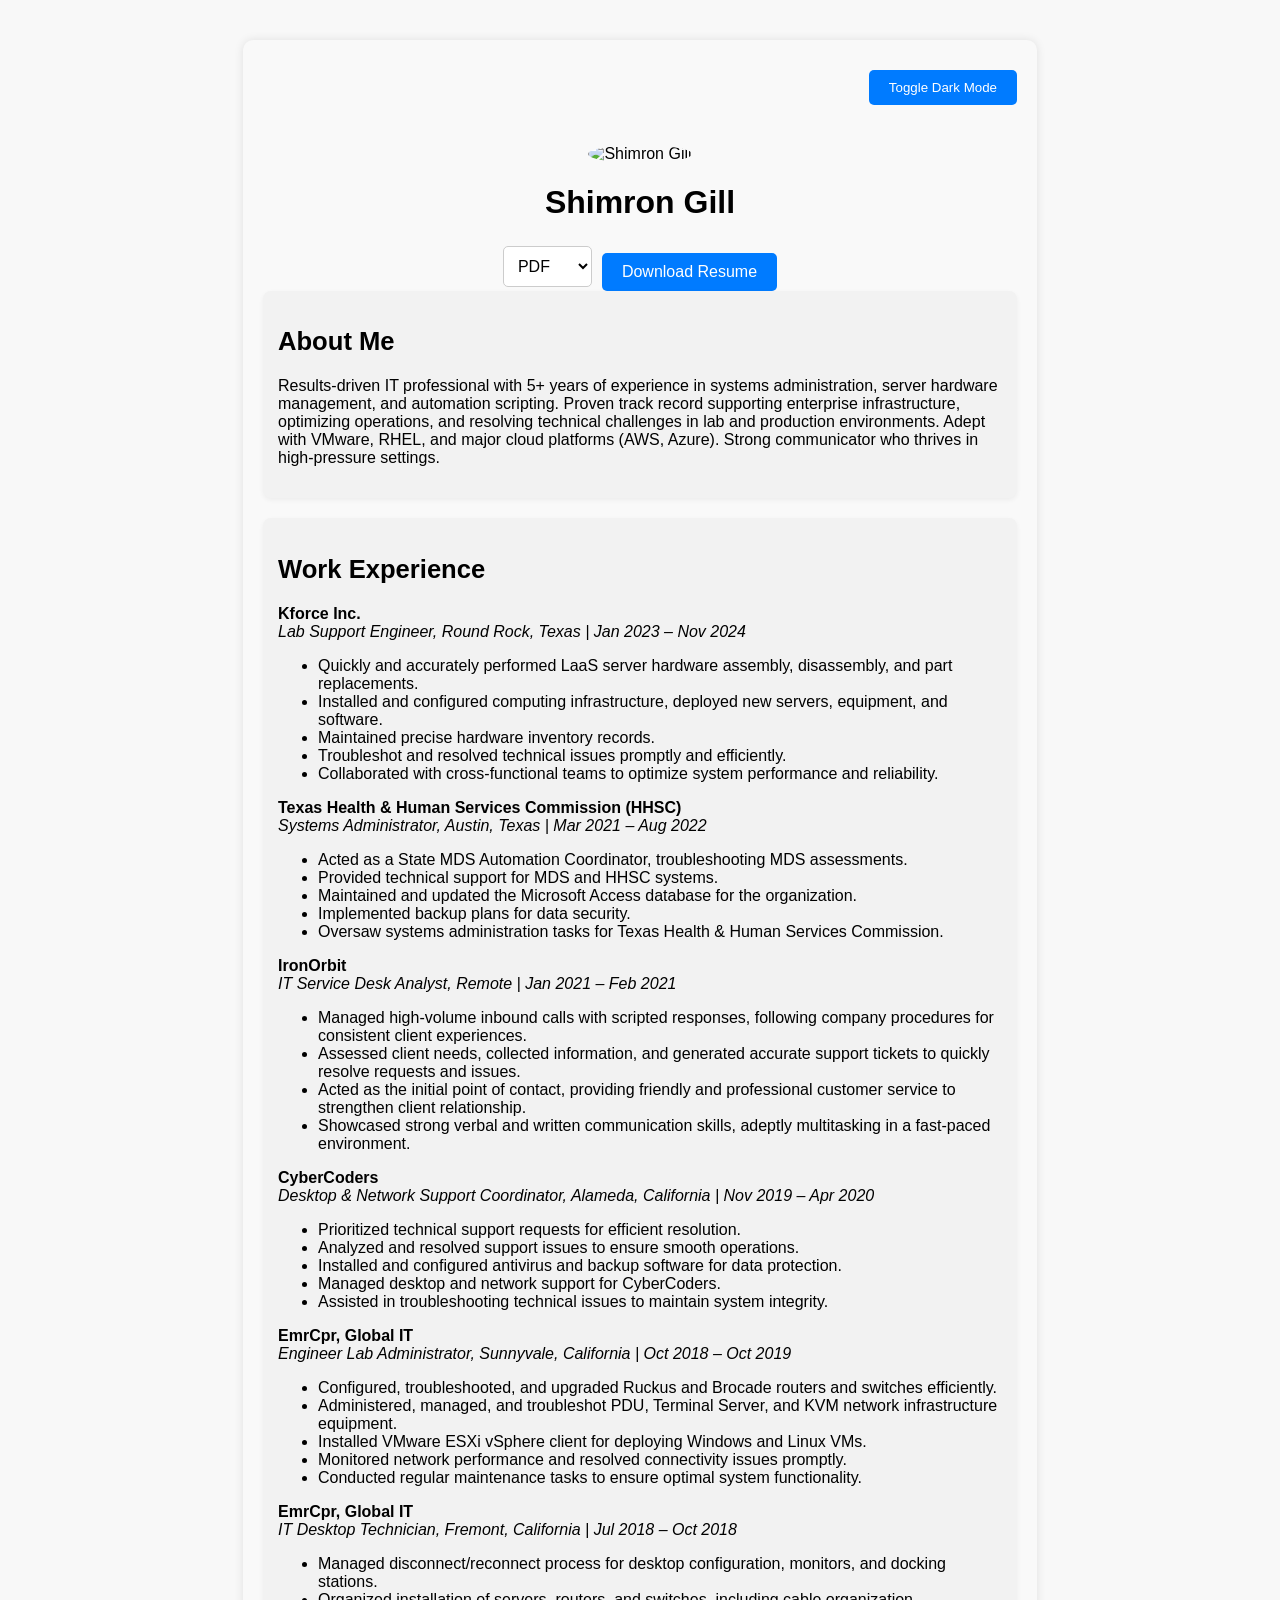
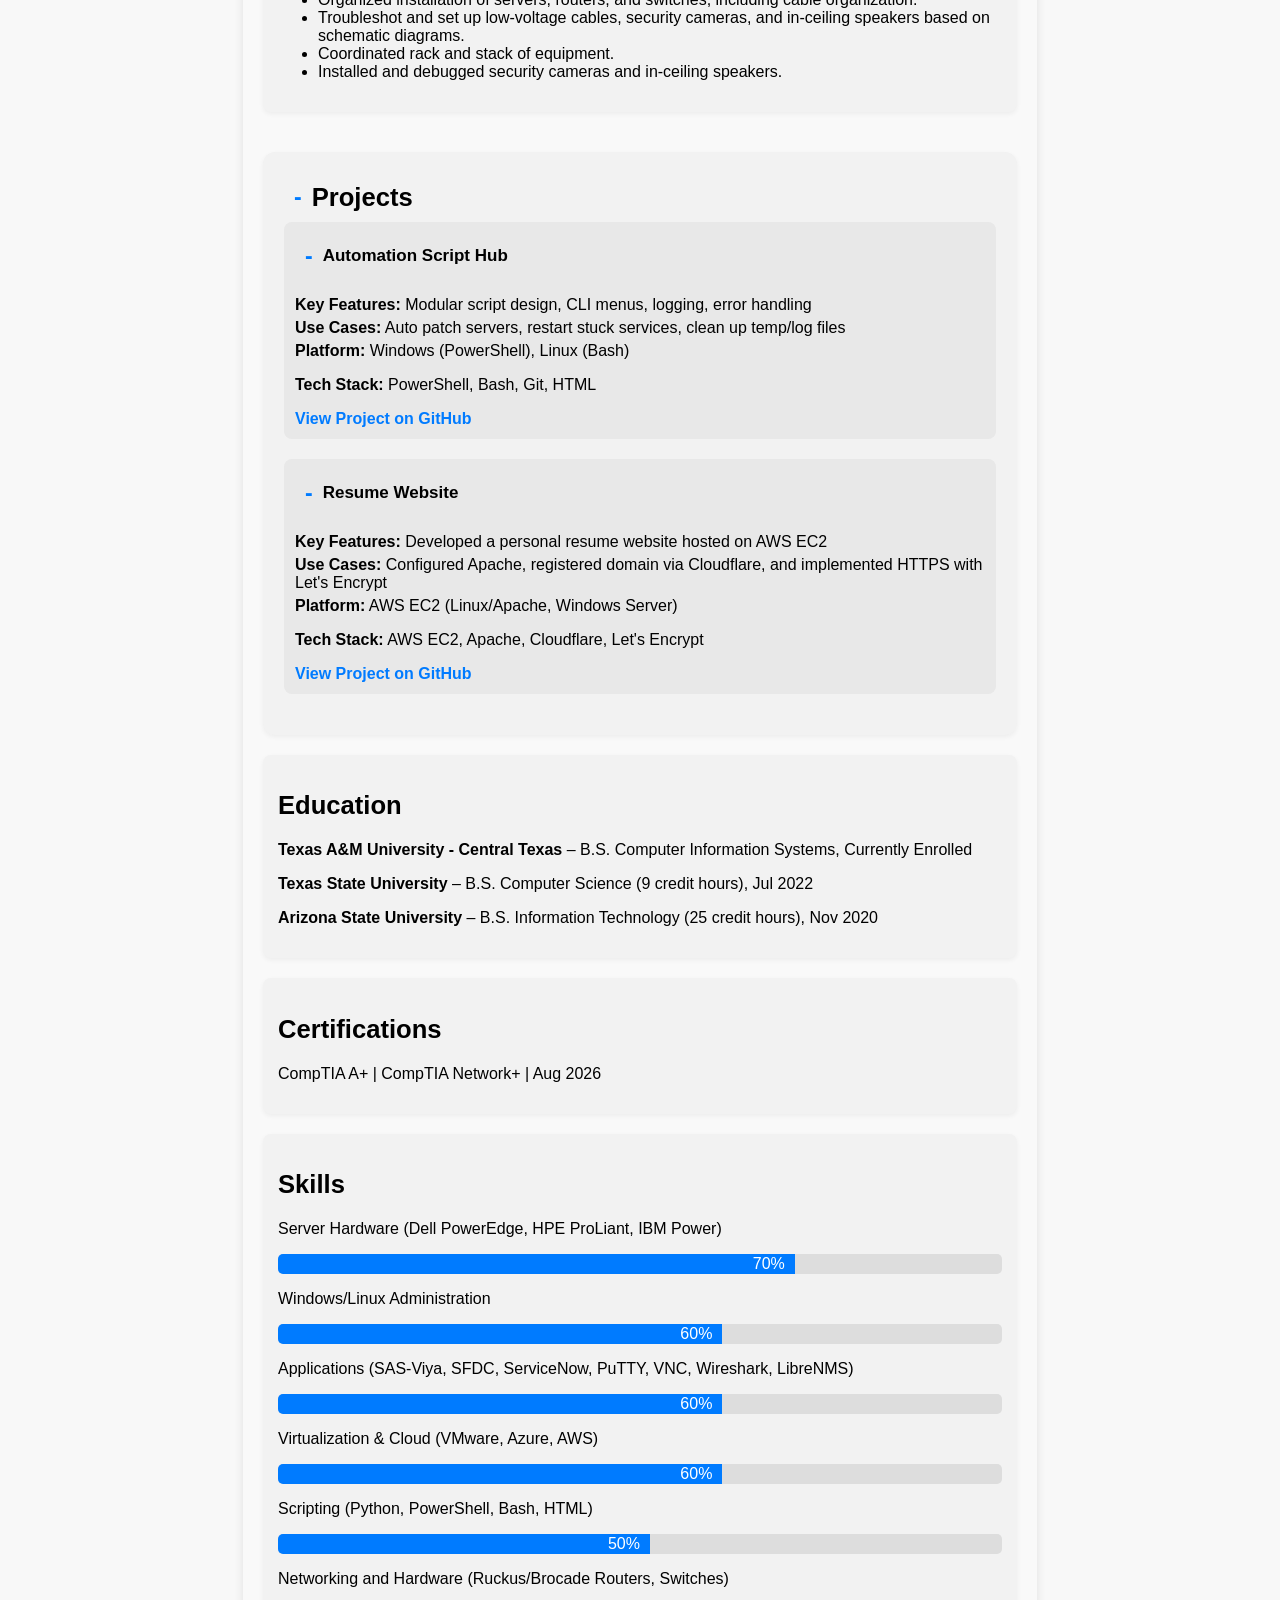
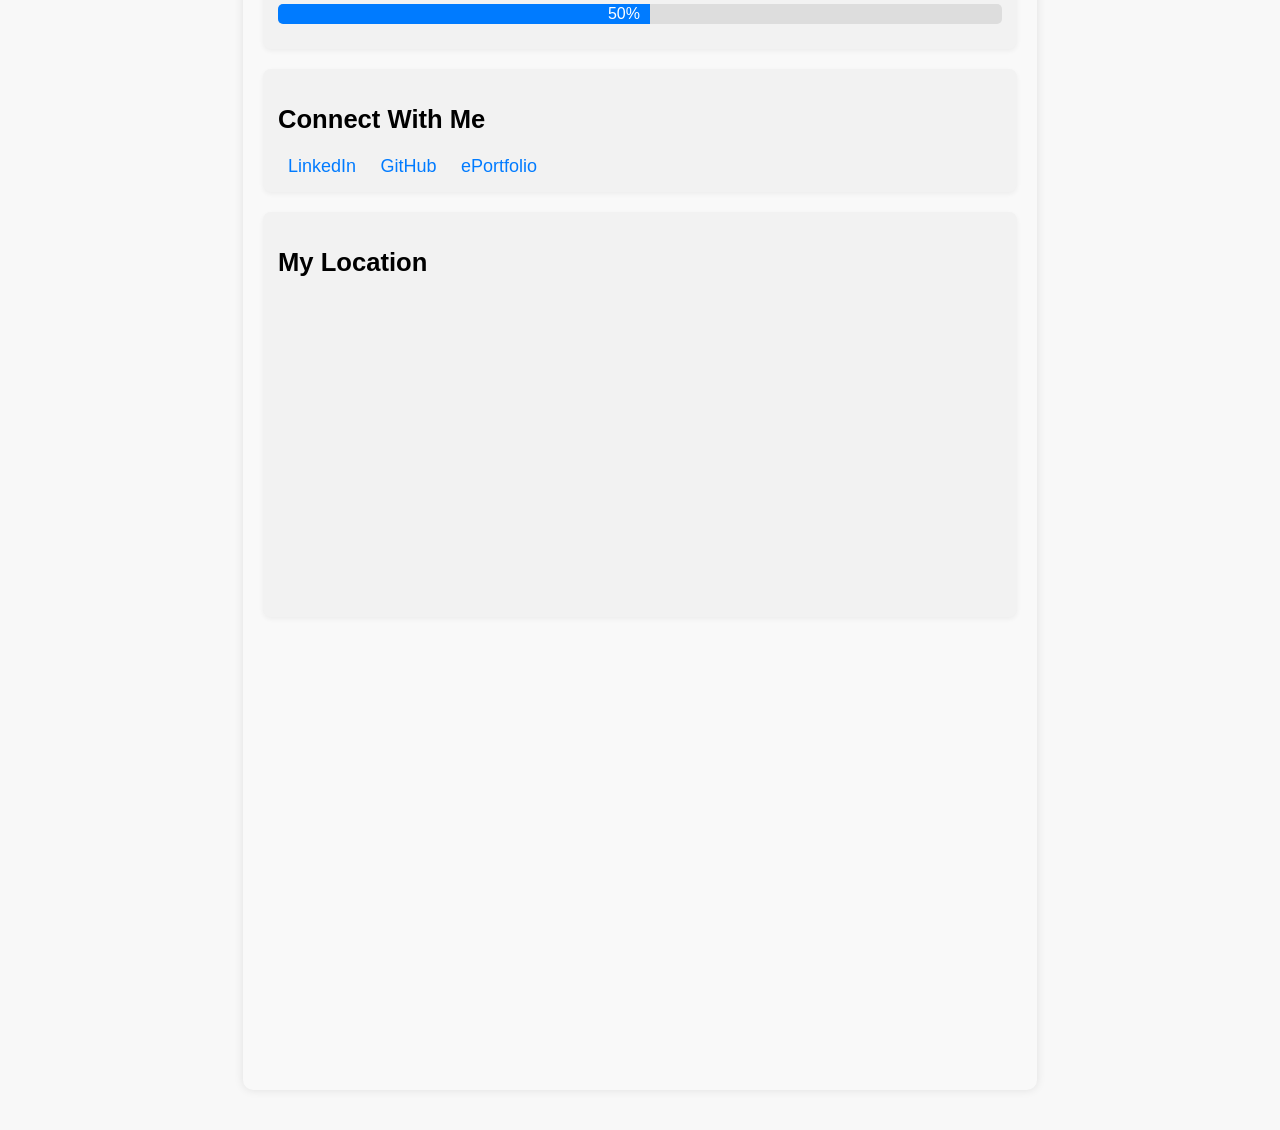
==== commit bfca604f: "Updated JD for IronOrbit" ====
--- a/index.html
+++ b/index.html
@@ -408,12 +408,11 @@
       <p><strong>IronOrbit</strong><br>
       <em>IT Service Desk Analyst, Remote | Jan 2021 – Feb 2021</em></p>
       <ul>
-        <li>Answered inbound calls, followed procedures to provide timely resolutions.</li>
-        <li>Identified clients, gathered issue details, and generated support tickets.</li>
-        <li>Supported client requests, offered basic/advanced tech assistance, ensured top-notch customer service.</li>
-        <li>Delivered efficient phone support, collected issue information, managed support tickets.</li>
-        <li>Provided comprehensive technical assistance, delivered exceptional customer service.</li>
-      </ul>
+        <li>Managed high-volume inbound calls with scripted responses, following company procedures for consistent client experiences.</li>
+        <li>Assessed client needs, collected information, and generated accurate support tickets to quickly resolve requests and issues.</li>
+        <li>Acted as the initial point of contact, providing friendly and professional customer service to strengthen client relationship.</li>
+        <li>Showcased strong verbal and written communication skills, adeptly multitasking in a fast-paced environment.</li>
+        </ul>
       <p><strong>CyberCoders</strong><br>
       <em>Desktop & Network Support Coordinator, Alameda, California | Nov 2019 – Apr 2020</em></p>
       <ul>
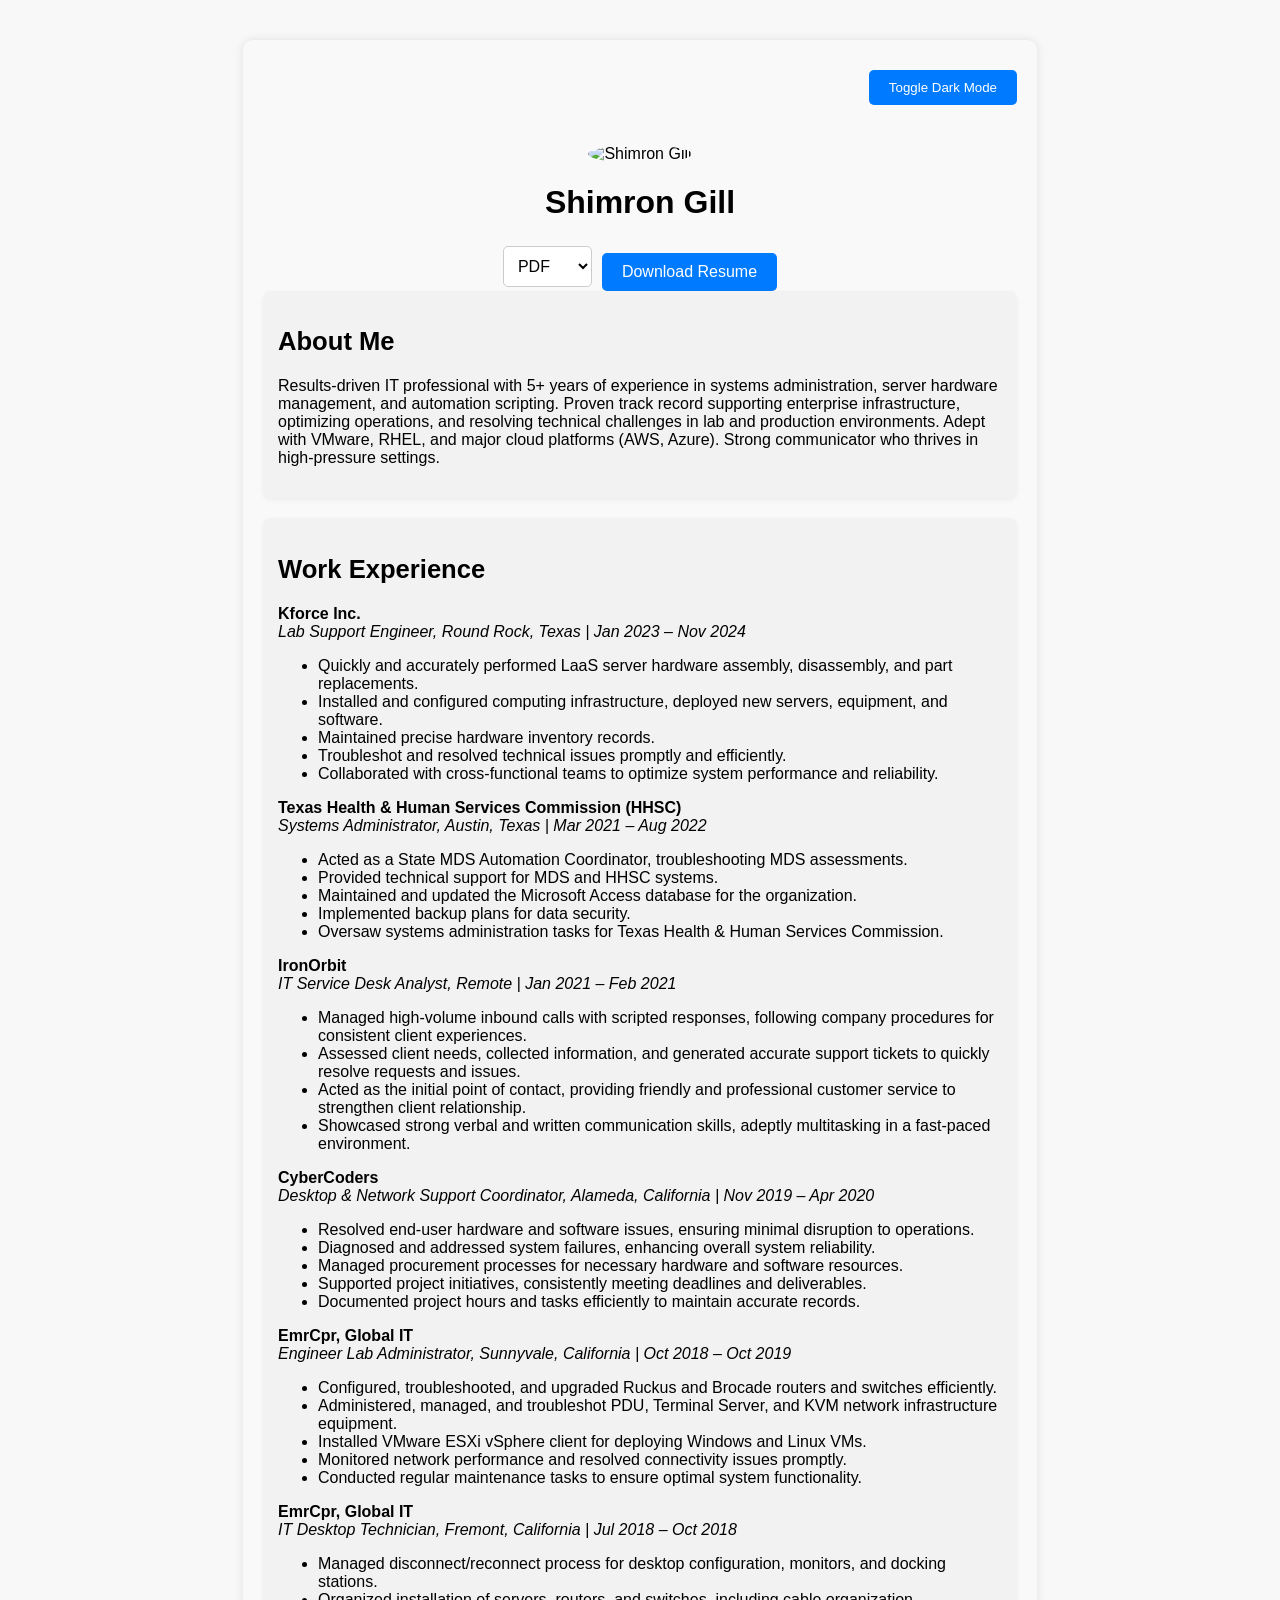
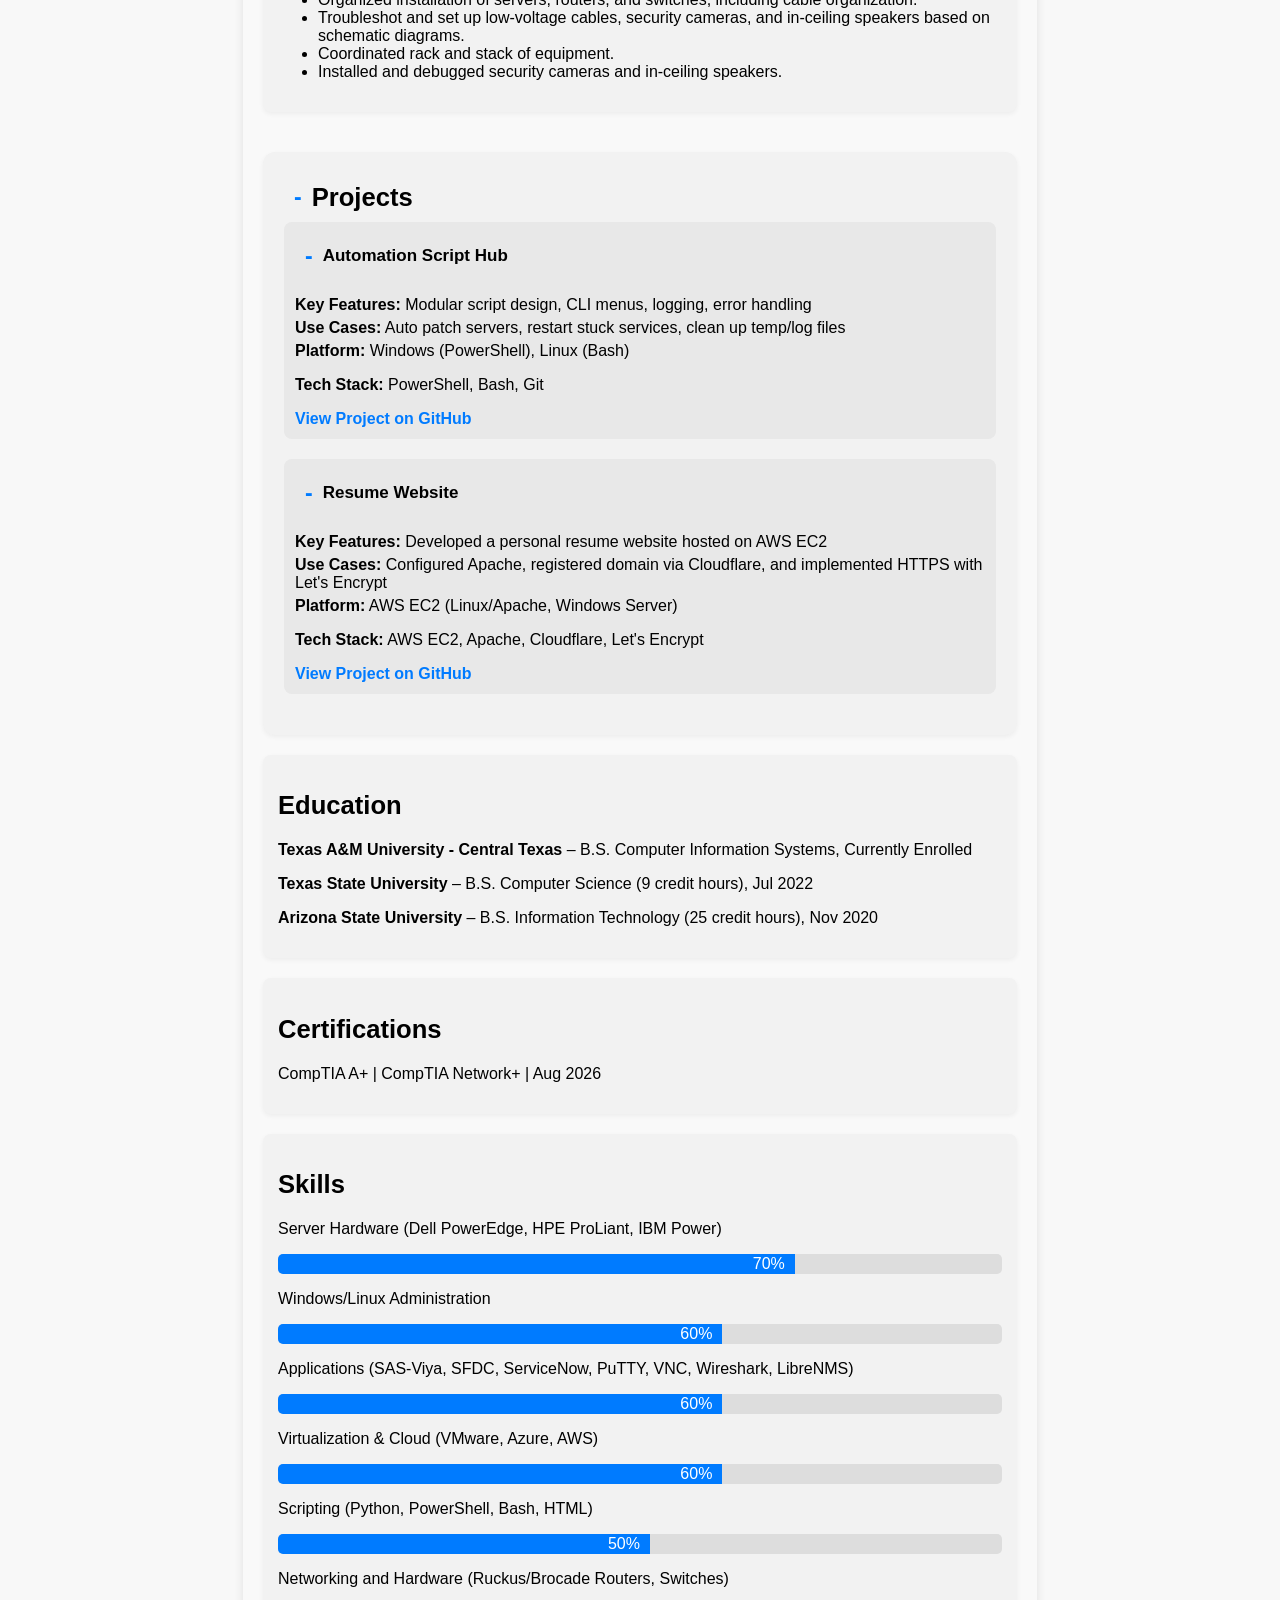
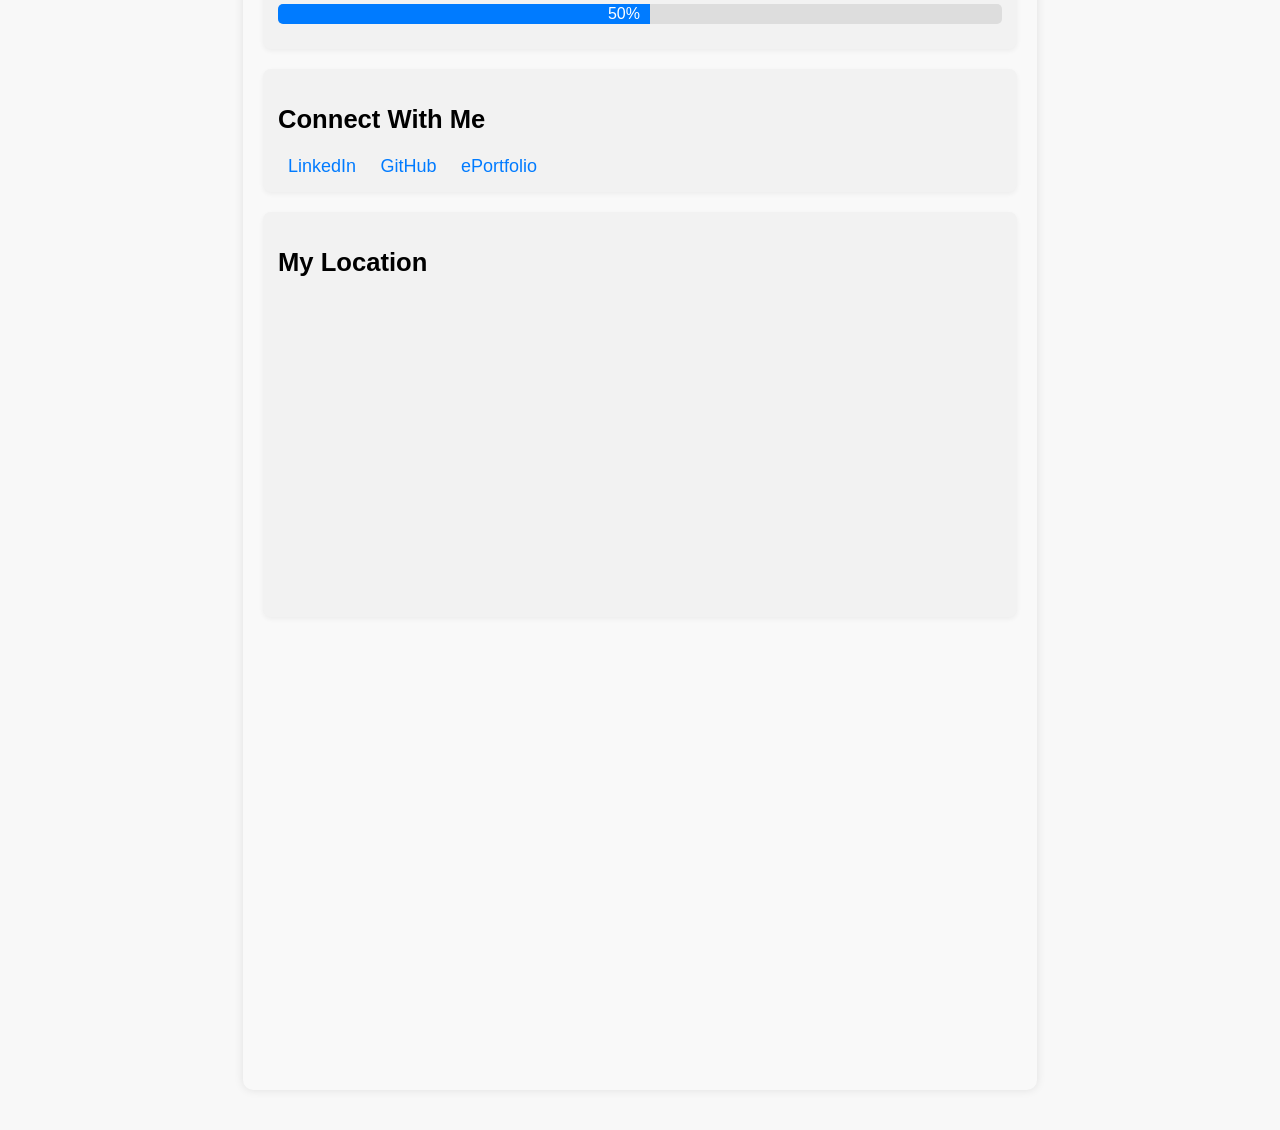
==== commit 945a8683: "Updated JD Cybercoder" ====
--- a/index.html
+++ b/index.html
@@ -416,11 +416,11 @@
       <p><strong>CyberCoders</strong><br>
       <em>Desktop & Network Support Coordinator, Alameda, California | Nov 2019 – Apr 2020</em></p>
       <ul>
-        <li>Prioritized technical support requests for efficient resolution.</li>
-        <li>Analyzed and resolved support issues to ensure smooth operations.</li>
-        <li>Installed and configured antivirus and backup software for data protection.</li>
-        <li>Managed desktop and network support for CyberCoders.</li>
-        <li>Assisted in troubleshooting technical issues to maintain system integrity.</li>
+        <li>Resolved end-user hardware and software issues, ensuring minimal disruption to operations.</li>
+        <li>Diagnosed and addressed system failures, enhancing overall system reliability.</li>
+        <li>Managed procurement processes for necessary hardware and software resources.</li>
+        <li>Supported project initiatives, consistently meeting deadlines and deliverables.</li>
+        <li>Documented project hours and tasks efficiently to maintain accurate records.</li>
       </ul>
       <p><strong>EmrCpr, Global IT</strong><br>
       <em>Engineer Lab Administrator, Sunnyvale, California | Oct 2018 – Oct 2019</em></p>
@@ -464,7 +464,7 @@
               <li><strong>Use Cases:</strong> Auto patch servers, restart stuck services, clean up temp/log files</li>
               <li><strong>Platform:</strong> Windows (PowerShell), Linux (Bash)</li>
             </ul>
-            <p><strong>Tech Stack:</strong> PowerShell, Bash, Git, HTML</p>
+            <p><strong>Tech Stack:</strong> PowerShell, Bash, Git</p>
             <a href="https://github.com/sgill3077/automation-script-hub" target="_blank" rel="noopener noreferrer">View Project on GitHub</a>
           </div>
         </div>
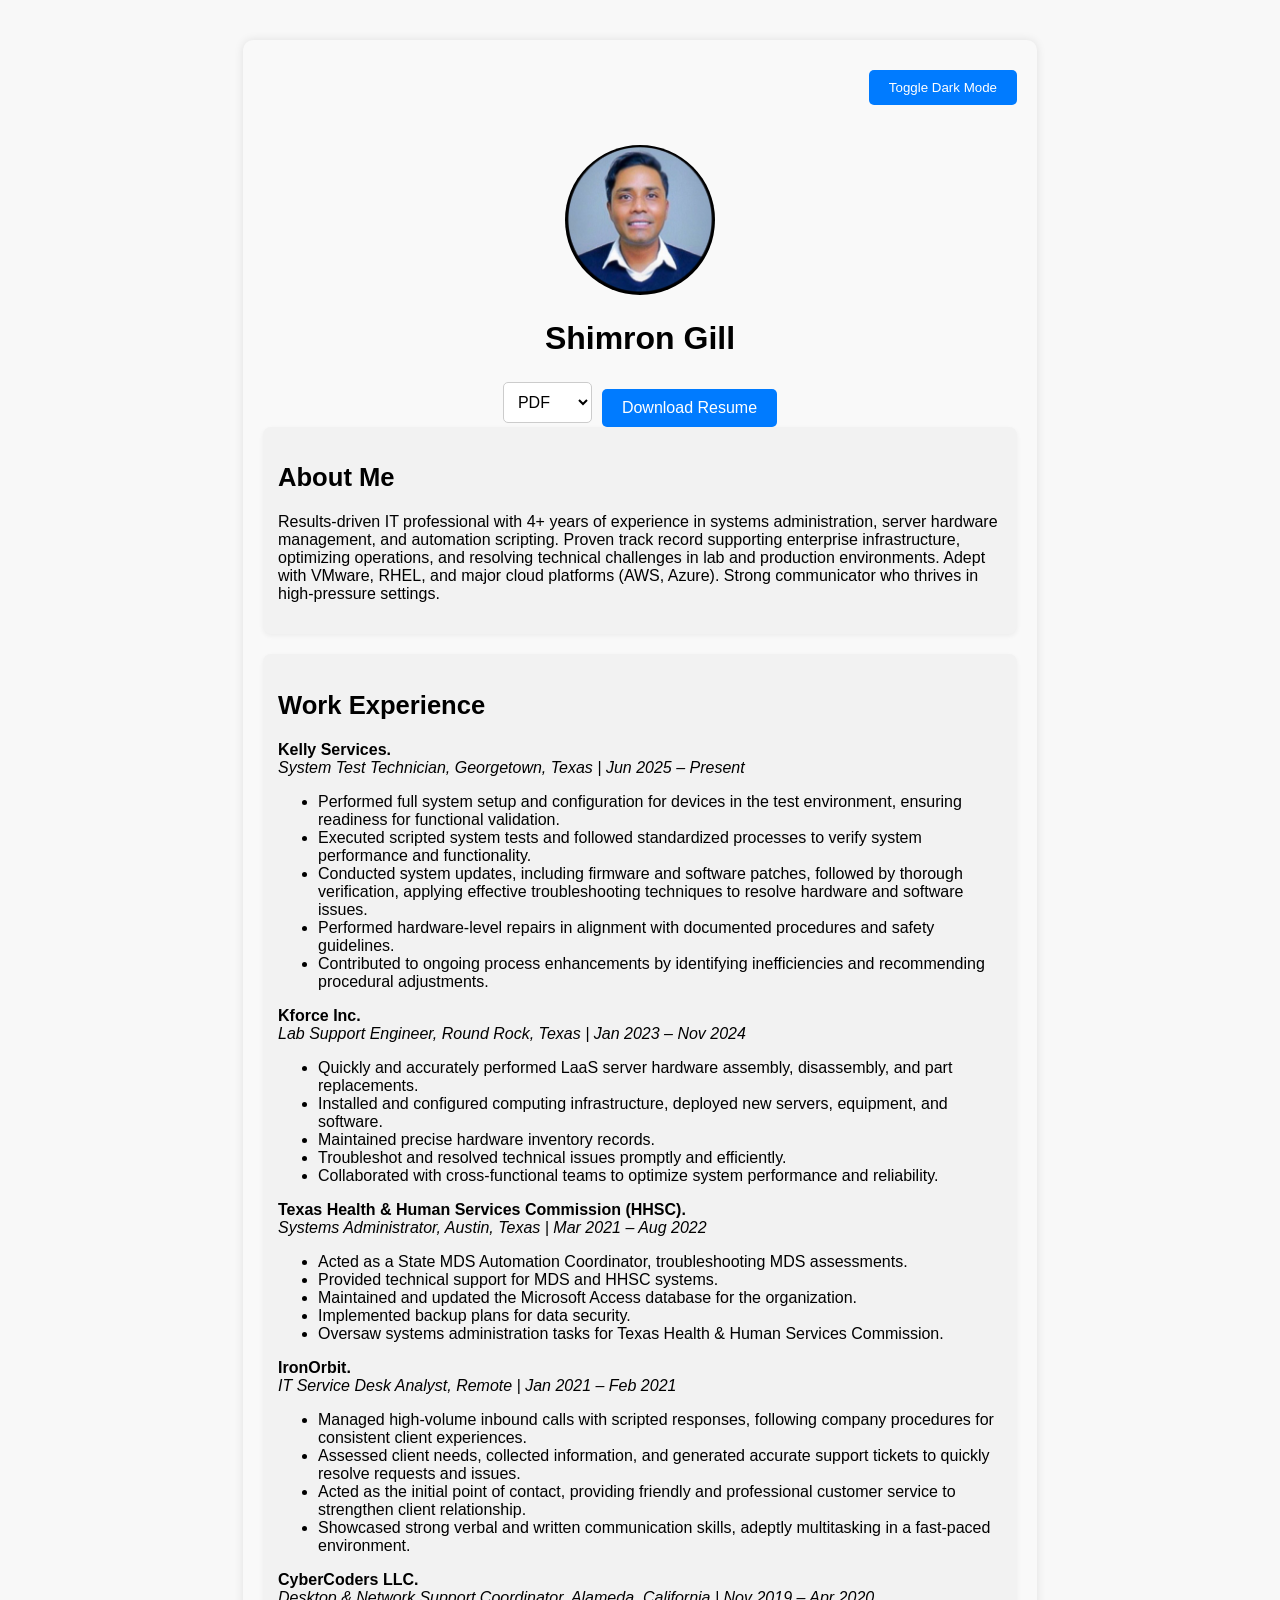
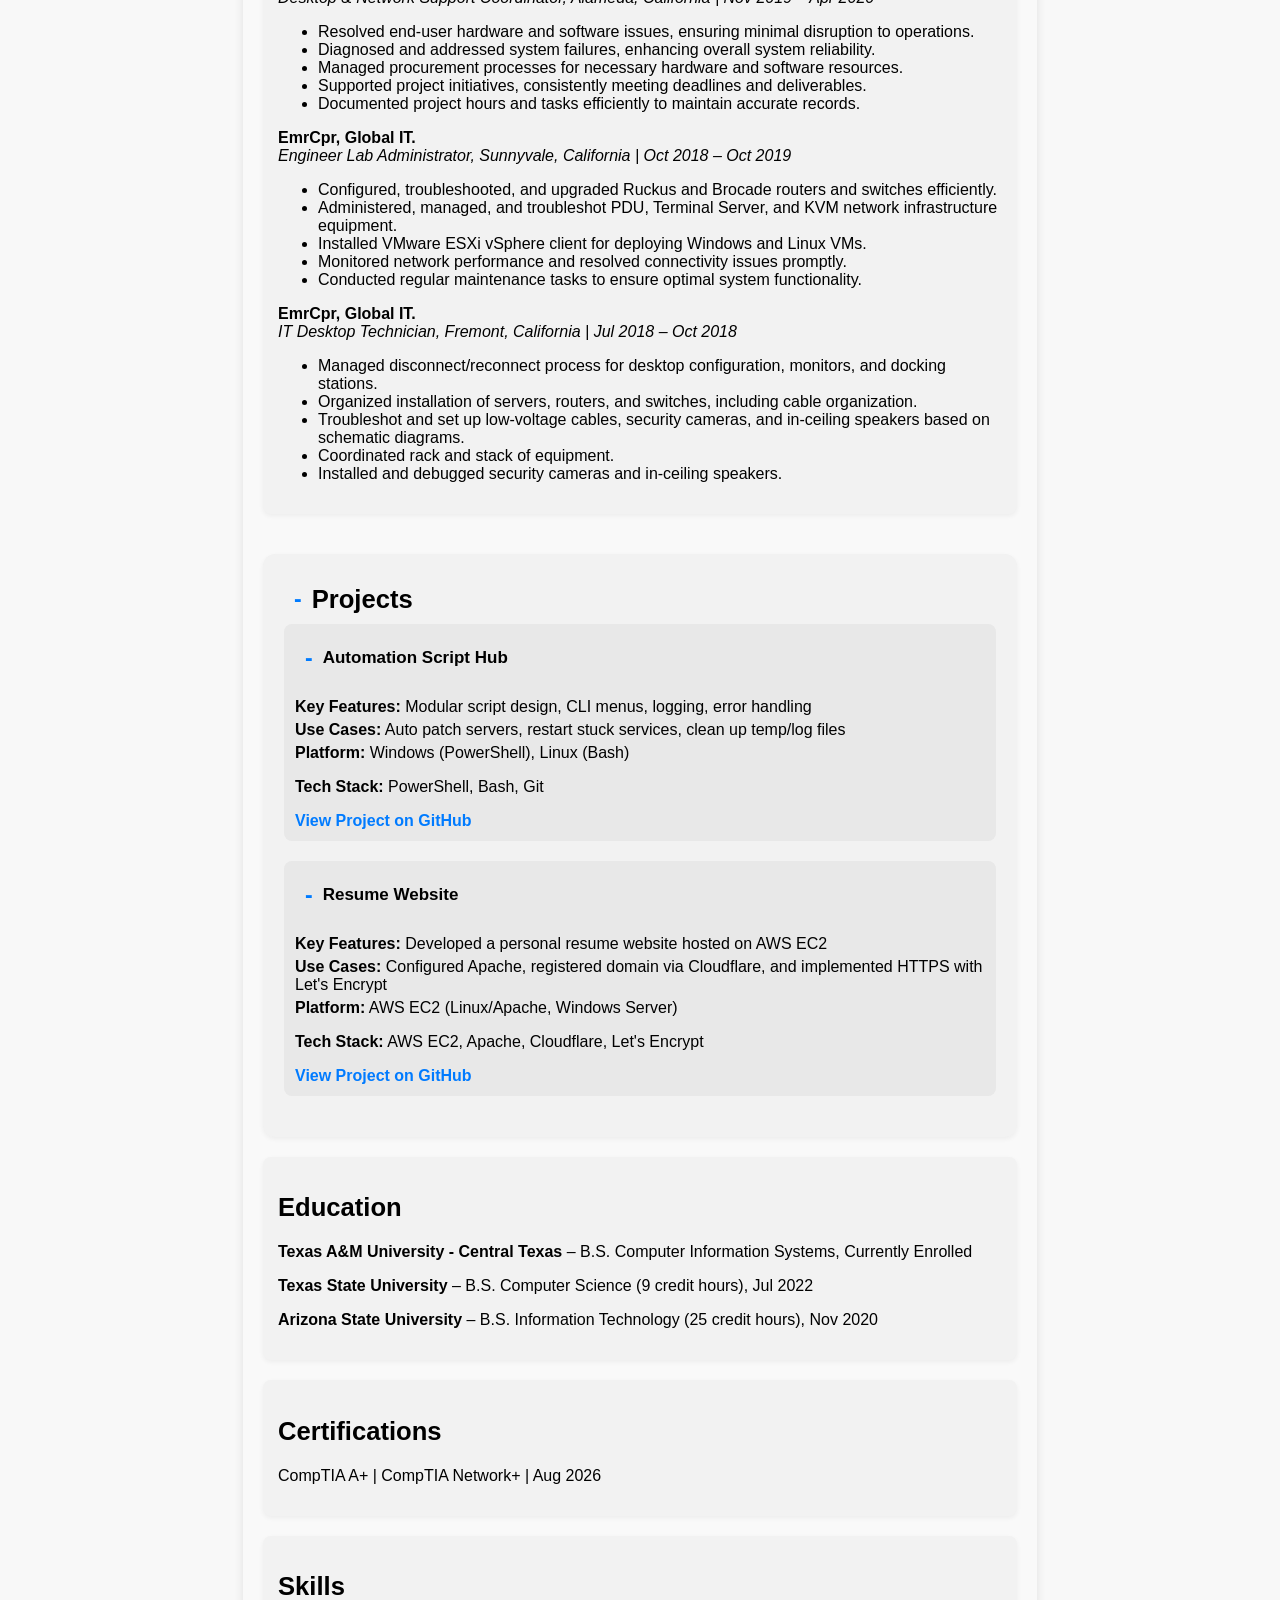
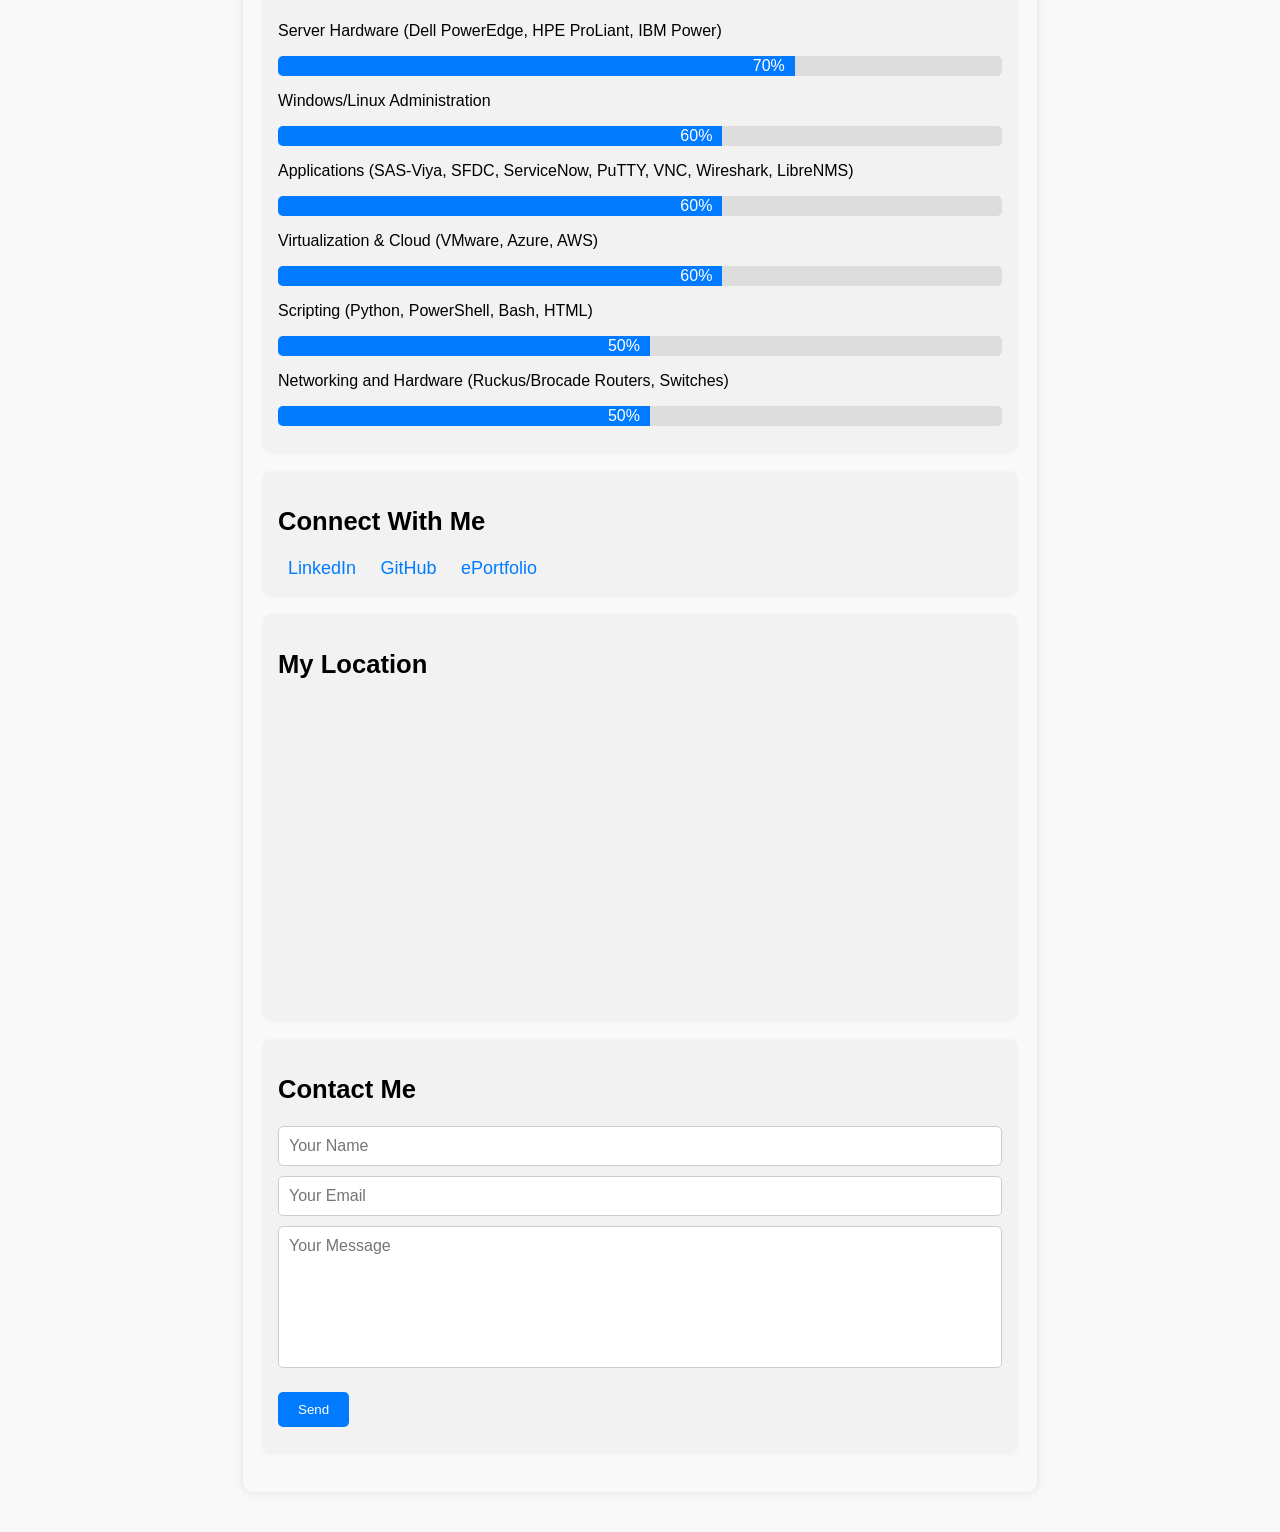
==== commit c0c332f0: "Update JD Kelly Services" ====
--- a/index.html
+++ b/index.html
@@ -381,12 +381,27 @@
     <!-- About Me Section -->
     <div class="section">
       <h2>About Me</h2>
-      <p>Results-driven IT professional with 5+ years of experience in systems administration, server hardware management, and automation scripting. Proven track record supporting enterprise infrastructure, optimizing operations, and resolving technical challenges in lab and production environments. Adept with VMware, RHEL, and major cloud platforms (AWS, Azure). Strong communicator who thrives in high-pressure settings.</p>
+      <p>Results-driven IT professional with 4+ years of experience in systems administration, server hardware management, and automation scripting. Proven track record supporting enterprise infrastructure, optimizing operations, and resolving technical challenges in lab and production environments. Adept with VMware, RHEL, and major cloud platforms (AWS, Azure). Strong communicator who thrives in high-pressure settings.</p>
     </div>
 
     <!-- Work Experience Section -->
     <div class="section">
       <h2>Work Experience</h2>
+      <p><strong>Kelly Services.</strong><br>
+      <em>System Test Technician, Georgetown, Texas | Jun 2025 – Present</em></p>
+      <ul>
+        <li>Performed full system setup and configuration for devices in the test environment,
+ensuring readiness for functional validation.</li>
+        <li>Executed scripted system tests and followed standardized processes to verify
+system performance and functionality.</li>
+        <li>Conducted system updates, including firmware and software patches, followed
+by thorough verification, applying effective troubleshooting techniques to resolve
+hardware and software issues.</li>
+        <li>Performed hardware-level repairs in alignment with documented procedures and
+safety guidelines.</li>
+        <li>Contributed to ongoing process enhancements by identifying inefficiencies and
+recommending procedural adjustments.</li>
+      </ul>
       <p><strong>Kforce Inc.</strong><br>
       <em>Lab Support Engineer, Round Rock, Texas | Jan 2023 – Nov 2024</em></p>
       <ul>
@@ -396,7 +411,7 @@
         <li>Troubleshot and resolved technical issues promptly and efficiently.</li>
         <li>Collaborated with cross-functional teams to optimize system performance and reliability.</li>
       </ul>
-      <p><strong>Texas Health & Human Services Commission (HHSC)</strong><br>
+      <p><strong>Texas Health & Human Services Commission (HHSC).</strong><br>
       <em>Systems Administrator, Austin, Texas | Mar 2021 – Aug 2022</em></p>
       <ul>
         <li>Acted as a State MDS Automation Coordinator, troubleshooting MDS assessments.</li>
@@ -405,7 +420,7 @@
         <li>Implemented backup plans for data security.</li>
         <li>Oversaw systems administration tasks for Texas Health & Human Services Commission.</li>
       </ul>
-      <p><strong>IronOrbit</strong><br>
+      <p><strong>IronOrbit.</strong><br>
       <em>IT Service Desk Analyst, Remote | Jan 2021 – Feb 2021</em></p>
       <ul>
         <li>Managed high-volume inbound calls with scripted responses, following company procedures for consistent client experiences.</li>
@@ -413,7 +428,7 @@
         <li>Acted as the initial point of contact, providing friendly and professional customer service to strengthen client relationship.</li>
         <li>Showcased strong verbal and written communication skills, adeptly multitasking in a fast-paced environment.</li>
         </ul>
-      <p><strong>CyberCoders</strong><br>
+      <p><strong>CyberCoders LLC.</strong><br>
       <em>Desktop & Network Support Coordinator, Alameda, California | Nov 2019 – Apr 2020</em></p>
       <ul>
         <li>Resolved end-user hardware and software issues, ensuring minimal disruption to operations.</li>
@@ -422,7 +437,7 @@
         <li>Supported project initiatives, consistently meeting deadlines and deliverables.</li>
         <li>Documented project hours and tasks efficiently to maintain accurate records.</li>
       </ul>
-      <p><strong>EmrCpr, Global IT</strong><br>
+      <p><strong>EmrCpr, Global IT.</strong><br>
       <em>Engineer Lab Administrator, Sunnyvale, California | Oct 2018 – Oct 2019</em></p>
       <ul>
         <li>Configured, troubleshooted, and upgraded Ruckus and Brocade routers and switches efficiently.</li>
@@ -431,7 +446,7 @@
         <li>Monitored network performance and resolved connectivity issues promptly.</li>
         <li>Conducted regular maintenance tasks to ensure optimal system functionality.</li>
       </ul>
-      <p><strong>EmrCpr, Global IT</strong><br>
+      <p><strong>EmrCpr, Global IT.</strong><br>
       <em>IT Desktop Technician, Fremont, California | Jul 2018 – Oct 2018</em></p>
       <ul>
         <li>Managed disconnect/reconnect process for desktop configuration, monitors, and docking stations.</li>
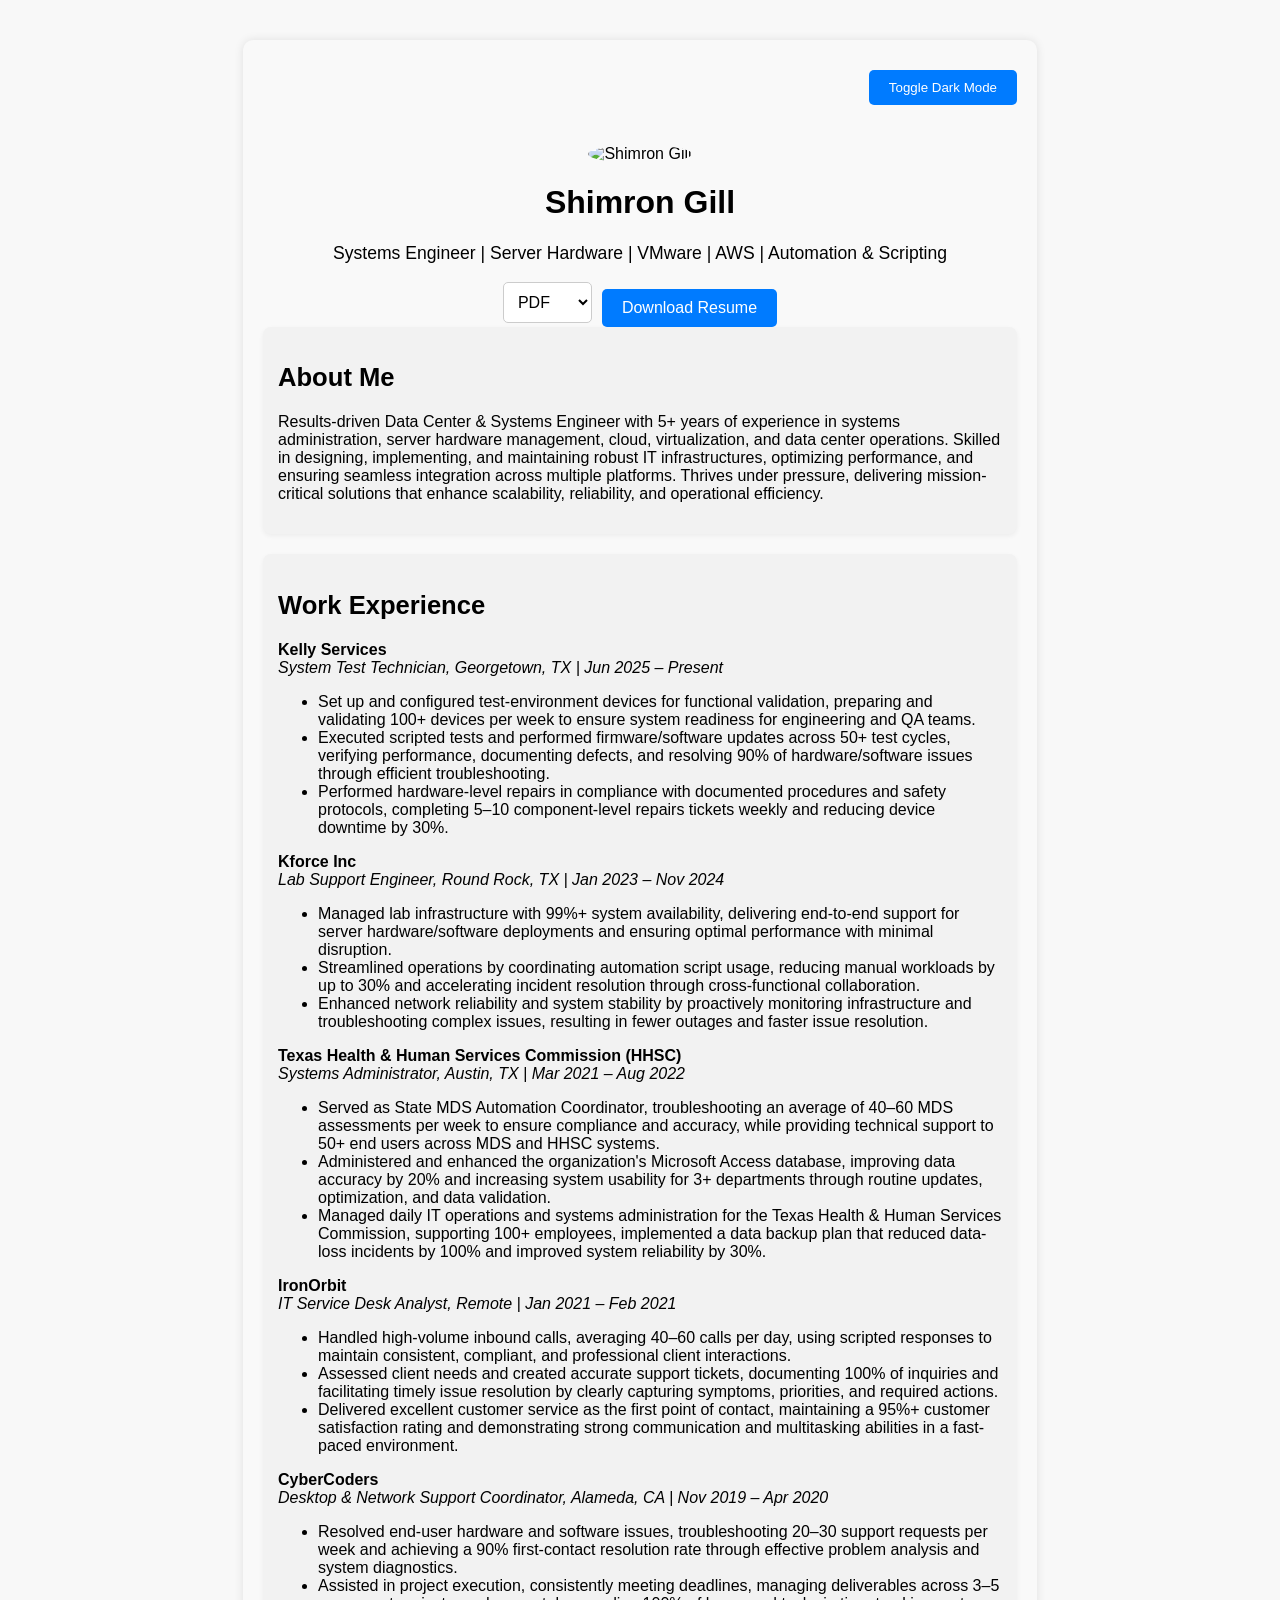
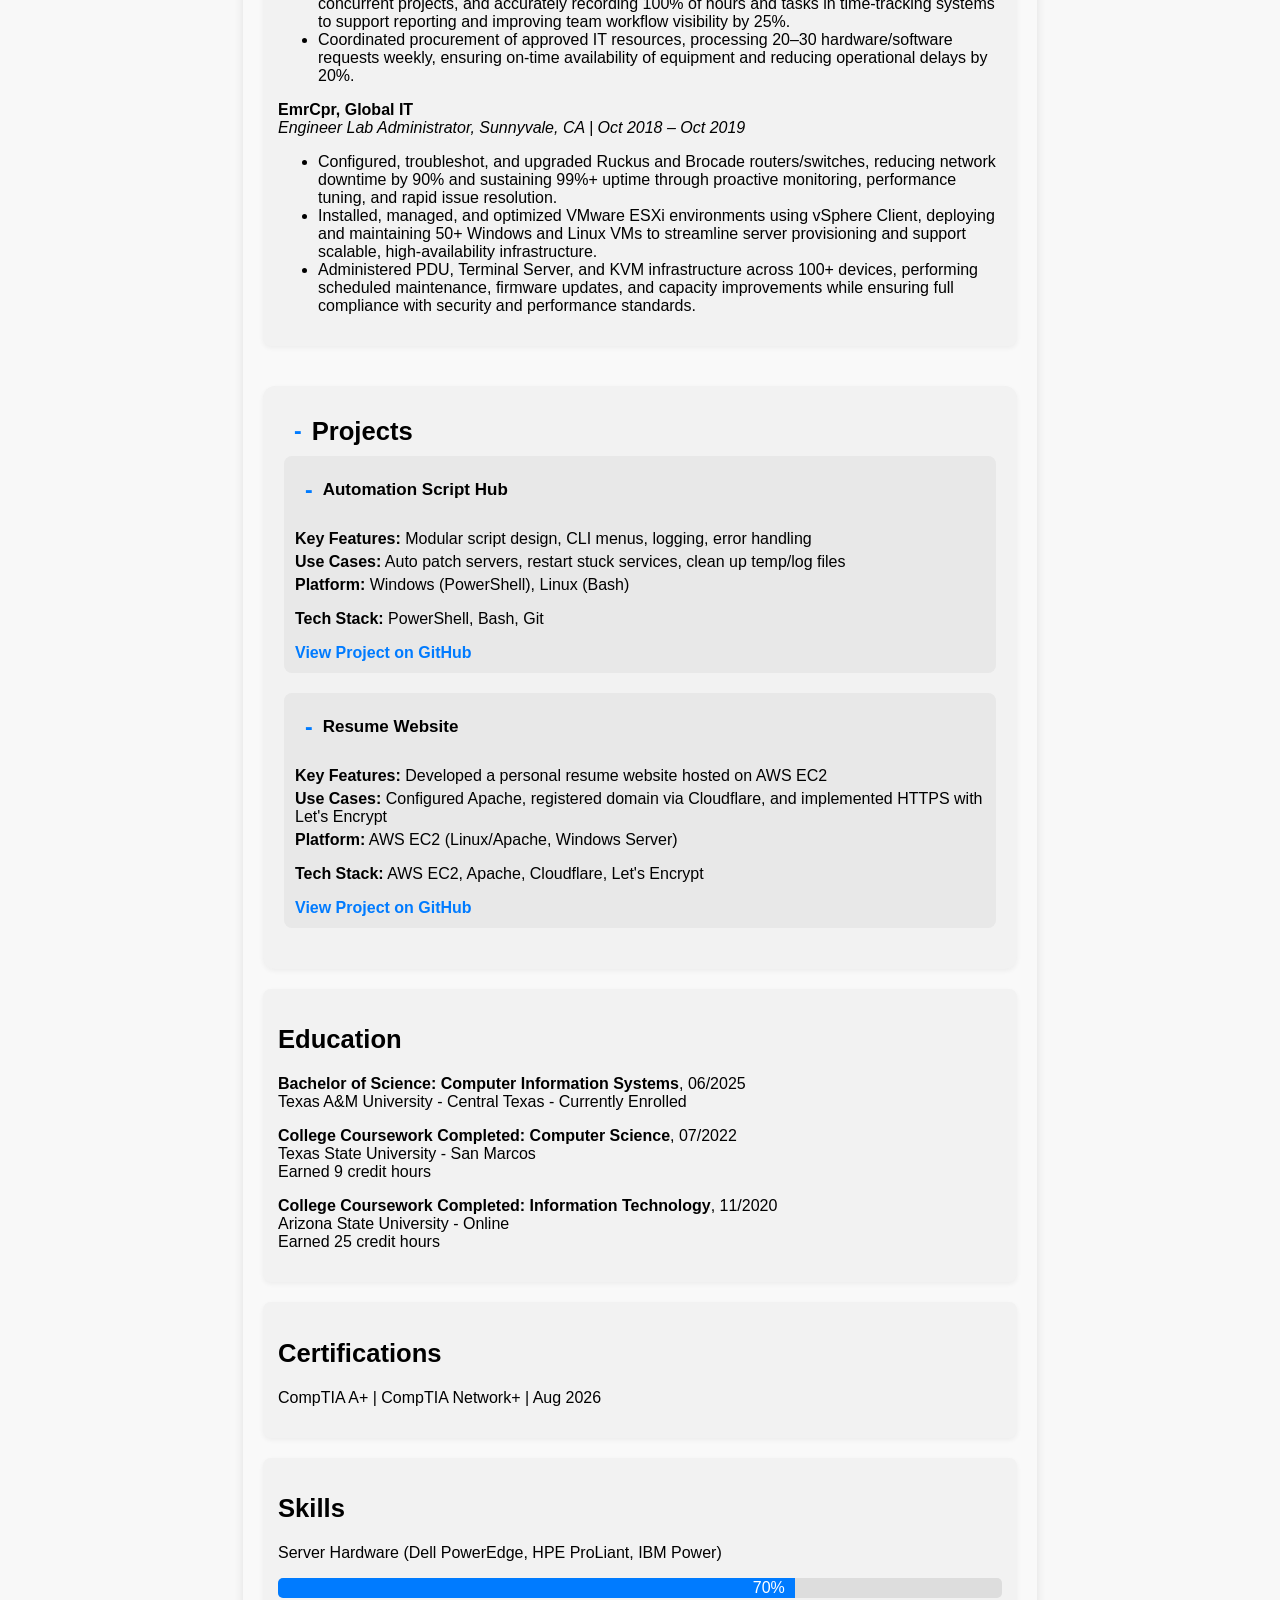
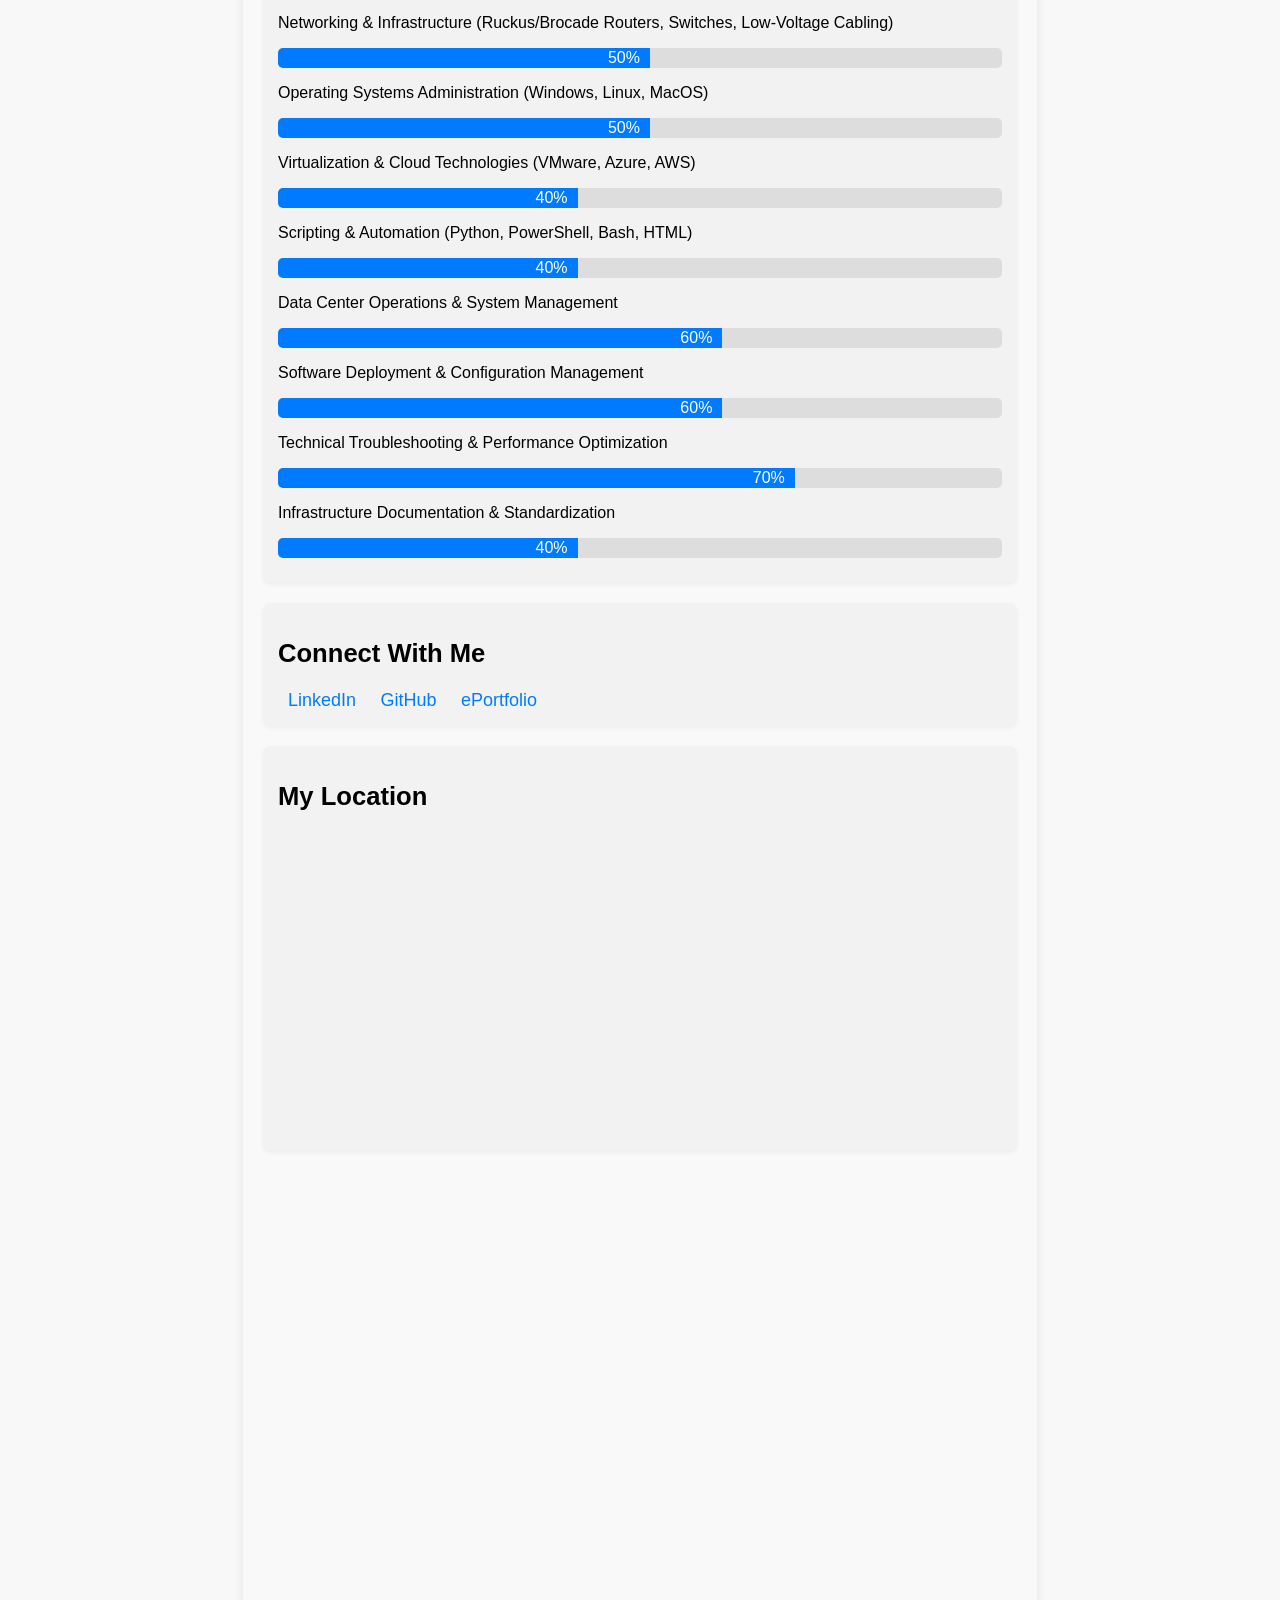
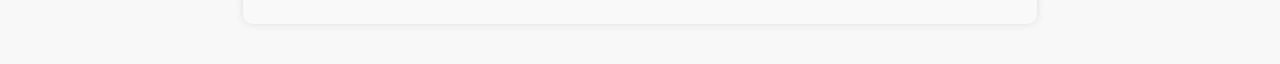
==== commit 1ce7d66e: "Update resume HTML, CSS, and files with new fonts, skills, and education section" ====
--- a/index.html
+++ b/index.html
@@ -365,95 +365,86 @@
       <button class="theme-toggle" onclick="toggleTheme()">Toggle Dark Mode</button>
     </div>
 
-    <!-- Profile Section -->
-    <div class="center-header">
-      <img src="Headshot1.jpeg" alt="Shimron Gill" class="profile-pic" />
-      <h1>Shimron Gill</h1>
-      <div class="download-resume">
-        <select id="resume-format" onchange="updateDownloadLink()">
-          <option value="pdf">PDF</option>
-          <option value="docx">DOCX</option>
-        </select>
-        <a id="download-resume-btn" href="Shimron_Gill_Resume.pdf" class="download-btn" download>Download Resume</a>
-      </div>
-    </div>
+ <!-- Profile Section -->
+<div class="center-header">
+  <img src="Headshot1.jpeg" alt="Shimron Gill" class="profile-pic" />
+  <h1>Shimron Gill</h1>
+  <p class="profile-title">
+    Systems Engineer | Server Hardware | VMware | AWS | Automation & Scripting
+  </p>
+  <div class="download-resume">
+    <select id="resume-format" onchange="updateDownloadLink()">
+      <option value="pdf">PDF</option>
+      <option value="docx">DOCX</option>
+    </select>
+    <a id="download-resume-btn" href="Shimron_Gill_Resume.pdf" class="download-btn" download>Download Resume</a>
+  </div>
+</div>
+
+<style>
+  .profile-title {
+    font-size: 1.1em;
+    margin-top: 5px;
+    margin-bottom: 15px;
+    color: var(--text-color);
+    font-weight: 500;
+  }
+</style>
+
 
     <!-- About Me Section -->
     <div class="section">
       <h2>About Me</h2>
-      <p>Results-driven IT professional with 4+ years of experience in systems administration, server hardware management, and automation scripting. Proven track record supporting enterprise infrastructure, optimizing operations, and resolving technical challenges in lab and production environments. Adept with VMware, RHEL, and major cloud platforms (AWS, Azure). Strong communicator who thrives in high-pressure settings.</p>
+      <p>Results-driven Data Center & Systems Engineer with 5+ years of experience in systems administration, server hardware
+management, cloud, virtualization, and data center operations. Skilled in designing, implementing, and
+maintaining robust IT infrastructures, optimizing performance, and ensuring seamless integration across
+multiple platforms. Thrives under pressure, delivering mission-critical solutions that enhance scalability,
+reliability, and operational efficiency.</p>
     </div>
 
     <!-- Work Experience Section -->
     <div class="section">
       <h2>Work Experience</h2>
-      <p><strong>Kelly Services.</strong><br>
-      <em>System Test Technician, Georgetown, Texas | Jun 2025 – Present</em></p>
+      <p><strong>Kelly Services</strong><br><em>System Test Technician, Georgetown, TX | Jun 2025 – Present</em></p>
       <ul>
-        <li>Performed full system setup and configuration for devices in the test environment,
-ensuring readiness for functional validation.</li>
-        <li>Executed scripted system tests and followed standardized processes to verify
-system performance and functionality.</li>
-        <li>Conducted system updates, including firmware and software patches, followed
-by thorough verification, applying effective troubleshooting techniques to resolve
-hardware and software issues.</li>
-        <li>Performed hardware-level repairs in alignment with documented procedures and
-safety guidelines.</li>
-        <li>Contributed to ongoing process enhancements by identifying inefficiencies and
-recommending procedural adjustments.</li>
+        <li>Set up and configured test-environment devices for functional validation, preparing and validating 100+ devices per week to ensure system readiness for engineering and QA teams.</li>
+        <li>Executed scripted tests and performed firmware/software updates across 50+ test cycles, verifying performance, documenting defects, and resolving 90% of hardware/software issues through efficient troubleshooting.</li>
+        <li>Performed hardware-level repairs in compliance with documented procedures and safety protocols, completing 5–10 component-level repairs tickets weekly and reducing device downtime by 30%.</li>
       </ul>
-      <p><strong>Kforce Inc.</strong><br>
-      <em>Lab Support Engineer, Round Rock, Texas | Jan 2023 – Nov 2024</em></p>
+
+      <p><strong>Kforce Inc</strong><br><em>Lab Support Engineer, Round Rock, TX | Jan 2023 – Nov 2024</em></p>
       <ul>
-        <li>Quickly and accurately performed LaaS server hardware assembly, disassembly, and part replacements.</li>
-        <li>Installed and configured computing infrastructure, deployed new servers, equipment, and software.</li>
-        <li>Maintained precise hardware inventory records.</li>
-        <li>Troubleshot and resolved technical issues promptly and efficiently.</li>
-        <li>Collaborated with cross-functional teams to optimize system performance and reliability.</li>
+        <li>Managed lab infrastructure with 99%+ system availability, delivering end-to-end support for server hardware/software deployments and ensuring optimal performance with minimal disruption.</li>
+        <li>Streamlined operations by coordinating automation script usage, reducing manual workloads by up to 30% and accelerating incident resolution through cross-functional collaboration.</li>
+        <li>Enhanced network reliability and system stability by proactively monitoring infrastructure and troubleshooting complex issues, resulting in fewer outages and faster issue resolution.</li>
       </ul>
-      <p><strong>Texas Health & Human Services Commission (HHSC).</strong><br>
-      <em>Systems Administrator, Austin, Texas | Mar 2021 – Aug 2022</em></p>
+
+      <p><strong>Texas Health & Human Services Commission (HHSC)</strong><br><em>Systems Administrator, Austin, TX | Mar 2021 – Aug 2022</em></p>
       <ul>
-        <li>Acted as a State MDS Automation Coordinator, troubleshooting MDS assessments.</li>
-        <li>Provided technical support for MDS and HHSC systems.</li>
-        <li>Maintained and updated the Microsoft Access database for the organization.</li>
-        <li>Implemented backup plans for data security.</li>
-        <li>Oversaw systems administration tasks for Texas Health & Human Services Commission.</li>
+        <li>Served as State MDS Automation Coordinator, troubleshooting an average of 40–60 MDS assessments per week to ensure compliance and accuracy, while providing technical support to 50+ end users across MDS and HHSC systems.</li>
+        <li>Administered and enhanced the organization's Microsoft Access database, improving data accuracy by 20% and increasing system usability for 3+ departments through routine updates, optimization, and data validation.</li>
+        <li>Managed daily IT operations and systems administration for the Texas Health & Human Services Commission, supporting 100+ employees, implemented a data backup plan that reduced data-loss incidents by 100% and improved system reliability by 30%.</li>
       </ul>
-      <p><strong>IronOrbit.</strong><br>
-      <em>IT Service Desk Analyst, Remote | Jan 2021 – Feb 2021</em></p>
+
+      <p><strong>IronOrbit</strong><br><em>IT Service Desk Analyst, Remote | Jan 2021 – Feb 2021</em></p>
       <ul>
-        <li>Managed high-volume inbound calls with scripted responses, following company procedures for consistent client experiences.</li>
-        <li>Assessed client needs, collected information, and generated accurate support tickets to quickly resolve requests and issues.</li>
-        <li>Acted as the initial point of contact, providing friendly and professional customer service to strengthen client relationship.</li>
-        <li>Showcased strong verbal and written communication skills, adeptly multitasking in a fast-paced environment.</li>
-        </ul>
-      <p><strong>CyberCoders LLC.</strong><br>
-      <em>Desktop & Network Support Coordinator, Alameda, California | Nov 2019 – Apr 2020</em></p>
+        <li>Handled high-volume inbound calls, averaging 40–60 calls per day, using scripted responses to maintain consistent, compliant, and professional client interactions.</li>
+        <li>Assessed client needs and created accurate support tickets, documenting 100% of inquiries and facilitating timely issue resolution by clearly capturing symptoms, priorities, and required actions.</li>
+        <li>Delivered excellent customer service as the first point of contact, maintaining a 95%+ customer satisfaction rating and demonstrating strong communication and multitasking abilities in a fast-paced environment.</li>
+      </ul>
+
+      <p><strong>CyberCoders</strong><br><em>Desktop & Network Support Coordinator, Alameda, CA | Nov 2019 – Apr 2020</em></p>
       <ul>
-        <li>Resolved end-user hardware and software issues, ensuring minimal disruption to operations.</li>
-        <li>Diagnosed and addressed system failures, enhancing overall system reliability.</li>
-        <li>Managed procurement processes for necessary hardware and software resources.</li>
-        <li>Supported project initiatives, consistently meeting deadlines and deliverables.</li>
-        <li>Documented project hours and tasks efficiently to maintain accurate records.</li>
+        <li>Resolved end-user hardware and software issues, troubleshooting 20–30 support requests per week and achieving a 90% first-contact resolution rate through effective problem analysis and system diagnostics.</li>
+        <li>Assisted in project execution, consistently meeting deadlines, managing deliverables across 3–5 concurrent projects, and accurately recording 100% of hours and tasks in time-tracking systems to support reporting and improving team workflow visibility by 25%.</li>
+        <li>Coordinated procurement of approved IT resources, processing 20–30 hardware/software requests weekly, ensuring on-time availability of equipment and reducing operational delays by 20%.</li>
       </ul>
-      <p><strong>EmrCpr, Global IT.</strong><br>
-      <em>Engineer Lab Administrator, Sunnyvale, California | Oct 2018 – Oct 2019</em></p>
+
+      <p><strong>EmrCpr, Global IT</strong><br><em>Engineer Lab Administrator, Sunnyvale, CA | Oct 2018 – Oct 2019</em></p>
       <ul>
-        <li>Configured, troubleshooted, and upgraded Ruckus and Brocade routers and switches efficiently.</li>
-        <li>Administered, managed, and troubleshot PDU, Terminal Server, and KVM network infrastructure equipment.</li>
-        <li>Installed VMware ESXi vSphere client for deploying Windows and Linux VMs.</li>
-        <li>Monitored network performance and resolved connectivity issues promptly.</li>
-        <li>Conducted regular maintenance tasks to ensure optimal system functionality.</li>
-      </ul>
-      <p><strong>EmrCpr, Global IT.</strong><br>
-      <em>IT Desktop Technician, Fremont, California | Jul 2018 – Oct 2018</em></p>
-      <ul>
-        <li>Managed disconnect/reconnect process for desktop configuration, monitors, and docking stations.</li>
-        <li>Organized installation of servers, routers, and switches, including cable organization.</li>
-        <li>Troubleshot and set up low-voltage cables, security cameras, and in-ceiling speakers based on schematic diagrams.</li>
-        <li>Coordinated rack and stack of equipment.</li>
-        <li>Installed and debugged security cameras and in-ceiling speakers.</li>
+        <li>Configured, troubleshot, and upgraded Ruckus and Brocade routers/switches, reducing network downtime by 90% and sustaining 99%+ uptime through proactive monitoring, performance tuning, and rapid issue resolution.</li>
+        <li>Installed, managed, and optimized VMware ESXi environments using vSphere Client, deploying and maintaining 50+ Windows and Linux VMs to streamline server provisioning and support scalable, high-availability infrastructure.</li>
+        <li>Administered PDU, Terminal Server, and KVM infrastructure across 100+ devices, performing scheduled maintenance, firmware updates, and capacity improvements while ensuring full compliance with security and performance standards.</li>
       </ul>
     </div>
 
@@ -504,12 +495,20 @@
     </div>
 
     <!-- Education Section -->
-    <div class="section">
-      <h2>Education</h2>
-      <p><strong>Texas A&M University - Central Texas</strong> – B.S. Computer Information Systems, Currently Enrolled</p>
-      <p><strong>Texas State University</strong> – B.S. Computer Science (9 credit hours), Jul 2022</p>
-      <p><strong>Arizona State University</strong> – B.S. Information Technology (25 credit hours), Nov 2020</p>
-    </div>
+<div class="section">
+  <h2>Education</h2>
+  <p><strong>Bachelor of Science: Computer Information Systems</strong>, 06/2025<br>
+  Texas A&M University - Central Texas - Currently Enrolled</p>
+
+  <p><strong>College Coursework Completed: Computer Science</strong>, 07/2022<br>
+  Texas State University - San Marcos<br>
+  Earned 9 credit hours</p>
+
+  <p><strong>College Coursework Completed: Information Technology</strong>, 11/2020<br>
+  Arizona State University - Online<br>
+  Earned 25 credit hours</p>
+</div>
+
 
     <!-- Certifications Section -->
     <div class="section">
@@ -517,22 +516,38 @@
       <p>CompTIA A+ | CompTIA Network+ | Aug 2026</p>
     </div>
 
-    <!-- Skills Section -->
-    <div class="section">
-      <h2>Skills</h2>
-      <p>Server Hardware (Dell PowerEdge, HPE ProLiant, IBM Power)</p>
-      <div class="progress-bar"><div style="width: 70%;">70%</div></div>
-      <p>Windows/Linux Administration</p>
-      <div class="progress-bar"><div style="width: 60%;">60%</div></div>
-      <p>Applications (SAS-Viya, SFDC, ServiceNow, PuTTY, VNC, Wireshark, LibreNMS)</p>
-      <div class="progress-bar"><div style="width: 60%;">60%</div></div>
-      <p>Virtualization & Cloud (VMware, Azure, AWS)</p>
-      <div class="progress-bar"><div style="width: 60%;">60%</div></div>
-      <p>Scripting (Python, PowerShell, Bash, HTML)</p>
-      <div class="progress-bar"><div style="width: 50%;">50%</div></div>
-      <p>Networking and Hardware (Ruckus/Brocade Routers, Switches)</p>
-      <div class="progress-bar"><div style="width: 50%;">50%</div></div>
-    </div>
+<!-- Skills Section -->
+<div class="section">
+  <h2>Skills</h2>
+
+  <p>Server Hardware (Dell PowerEdge, HPE ProLiant, IBM Power)</p>
+  <div class="progress-bar"><div style="width: 70%;">70%</div></div>
+
+  <p>Networking & Infrastructure (Ruckus/Brocade Routers, Switches, Low-Voltage Cabling)</p>
+  <div class="progress-bar"><div style="width: 50%;">50%</div></div>
+
+  <p>Operating Systems Administration (Windows, Linux, MacOS)</p>
+  <div class="progress-bar"><div style="width: 50%;">50%</div></div>
+
+  <p>Virtualization & Cloud Technologies (VMware, Azure, AWS)</p>
+  <div class="progress-bar"><div style="width: 40%;">40%</div></div>
+
+  <p>Scripting & Automation (Python, PowerShell, Bash, HTML)</p>
+  <div class="progress-bar"><div style="width: 40%;">40%</div></div>
+
+  <p>Data Center Operations & System Management</p>
+  <div class="progress-bar"><div style="width: 60%;">60%</div></div>
+
+  <p>Software Deployment & Configuration Management</p>
+  <div class="progress-bar"><div style="width: 60%;">60%</div></div>
+
+  <p>Technical Troubleshooting & Performance Optimization</p>
+  <div class="progress-bar"><div style="width: 70%;">70%</div></div>
+
+  <p>Infrastructure Documentation & Standardization</p>
+  <div class="progress-bar"><div style="width: 40%;">40%</div></div>
+</div>
+
 
     <!-- Connect With Me Section -->
     <div class="section social-links">
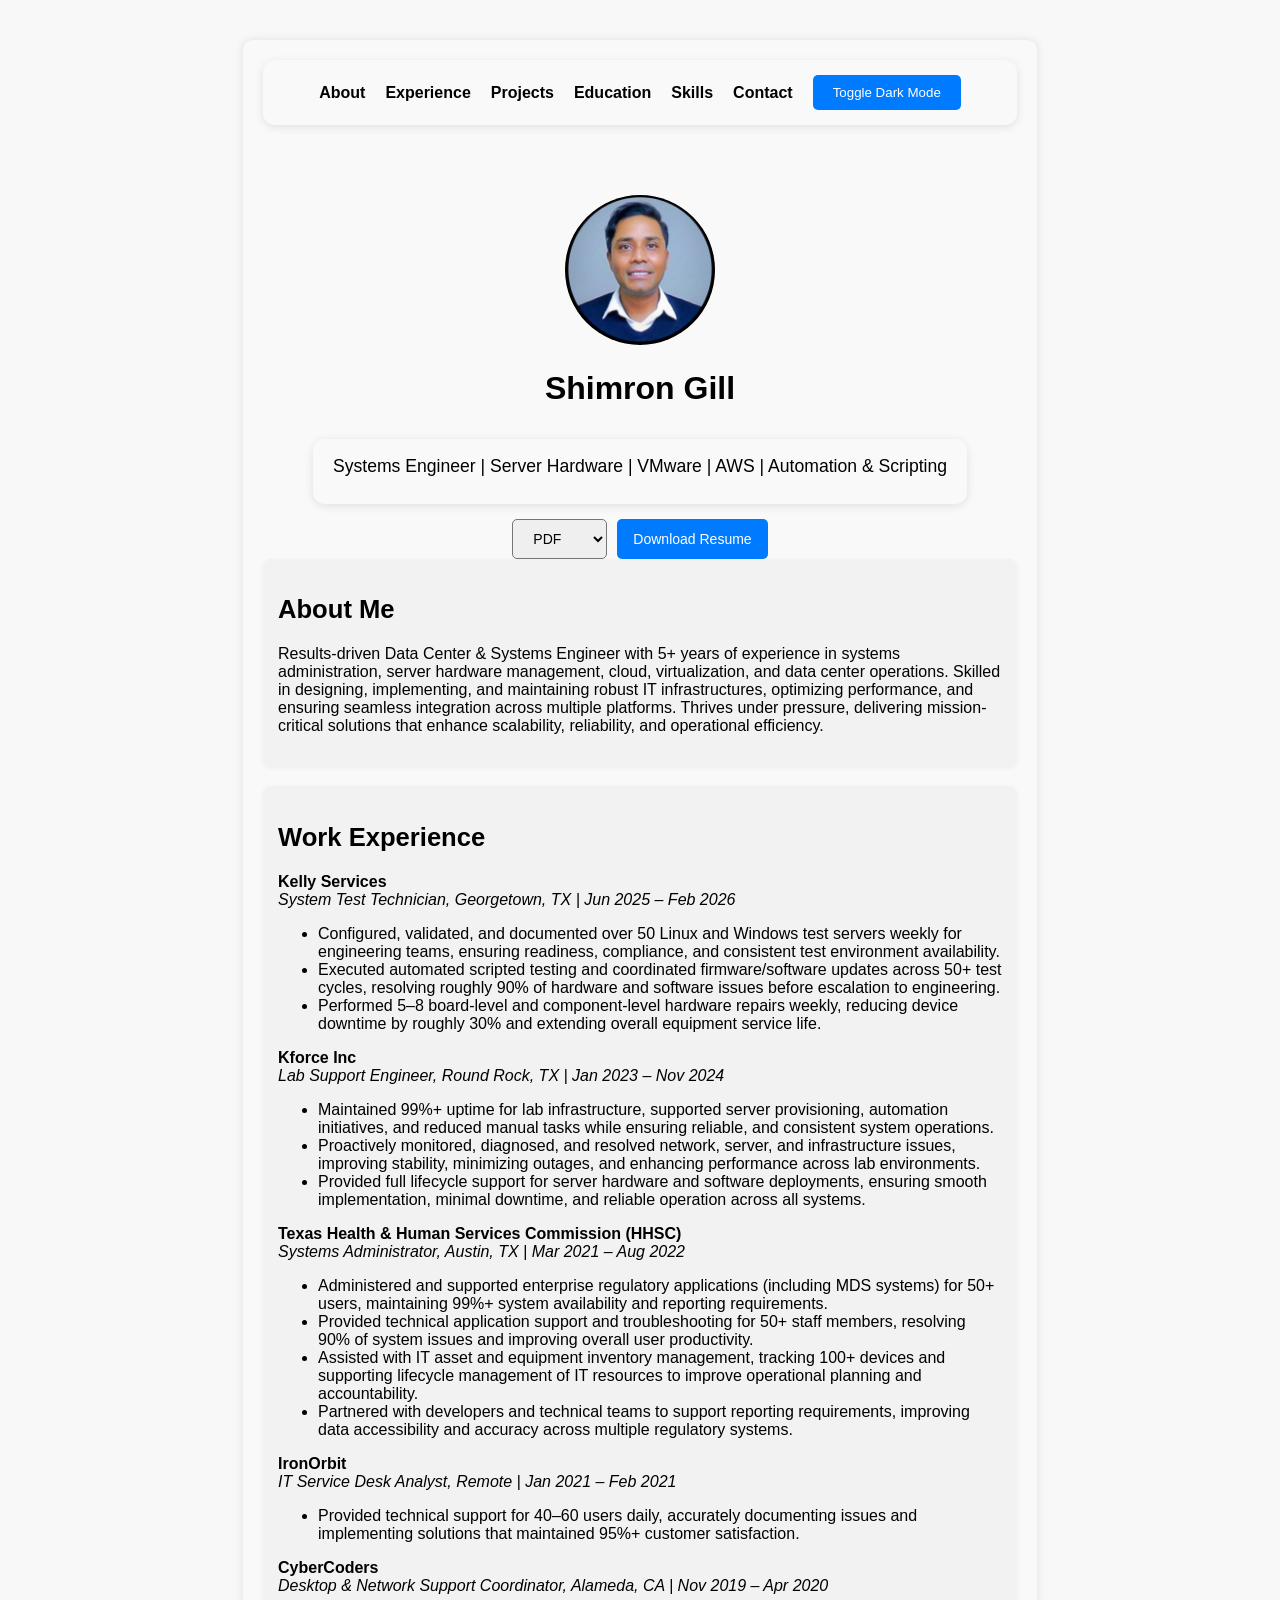
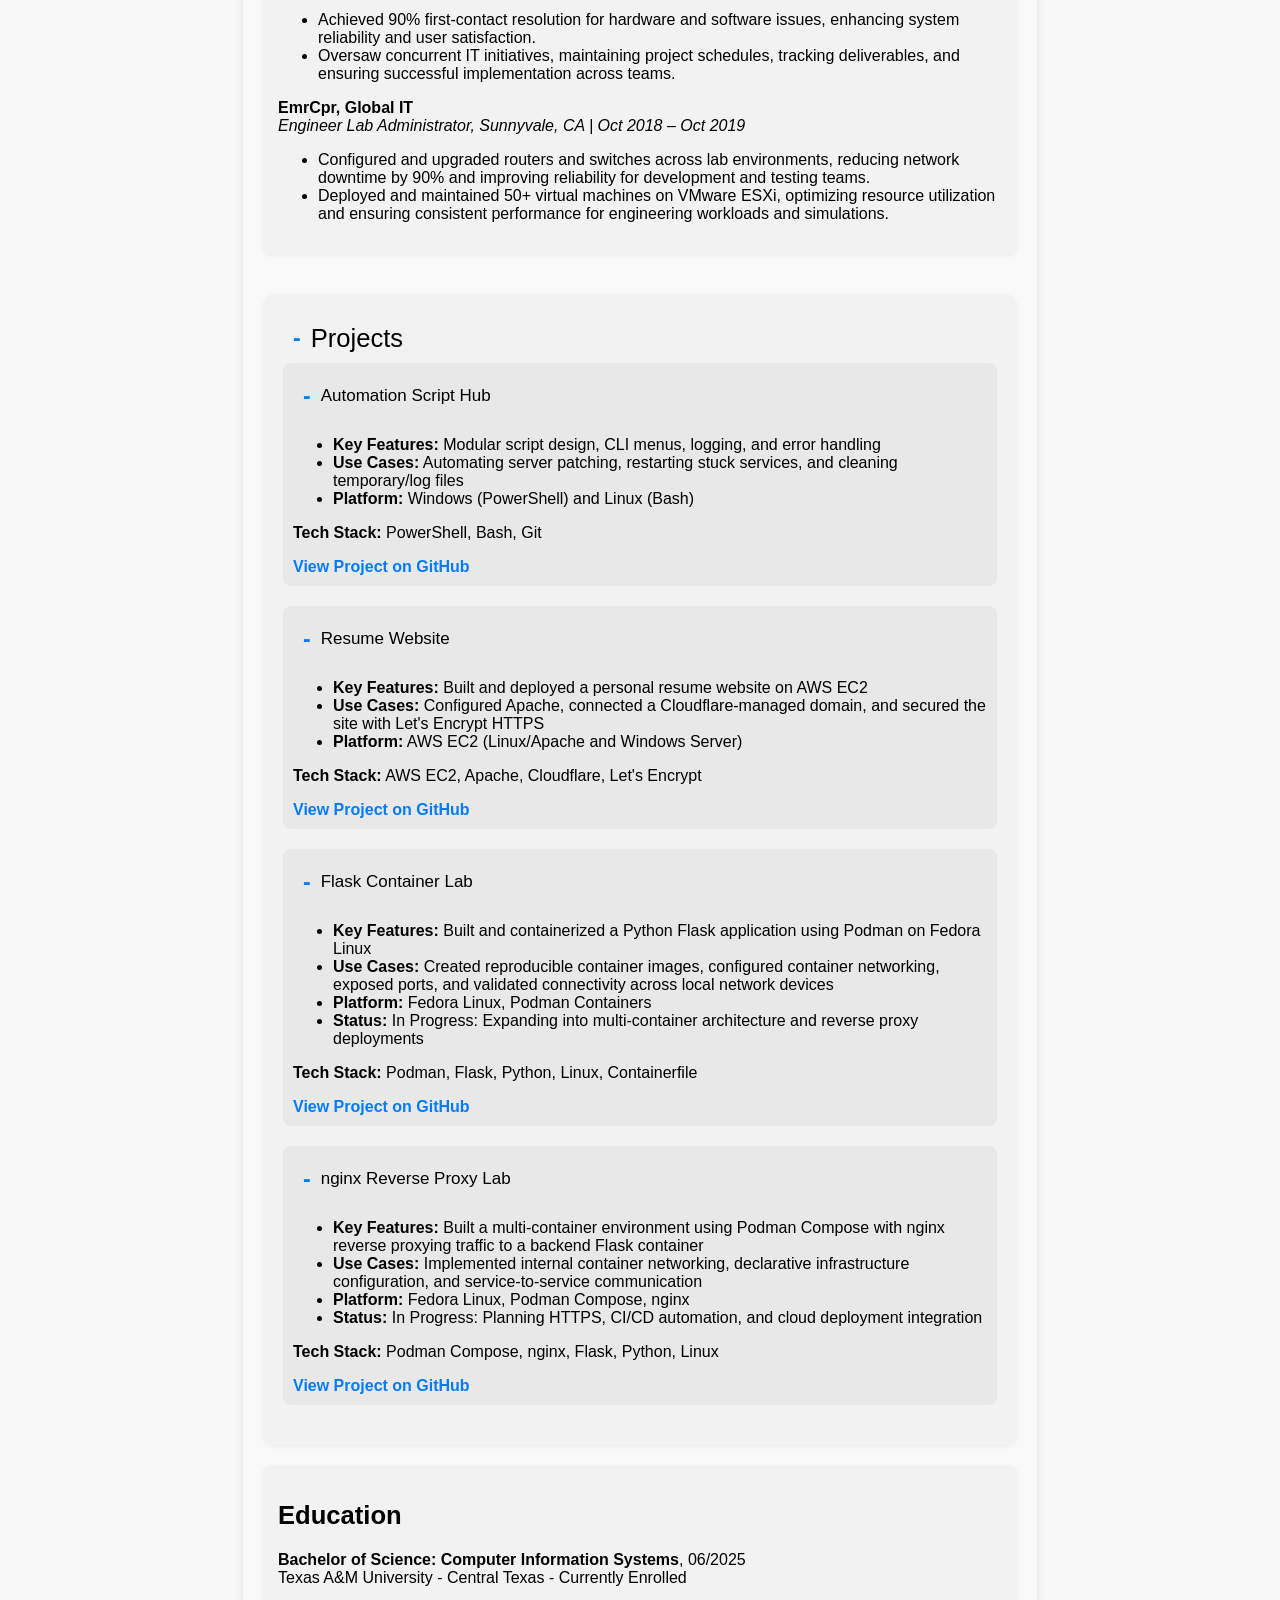
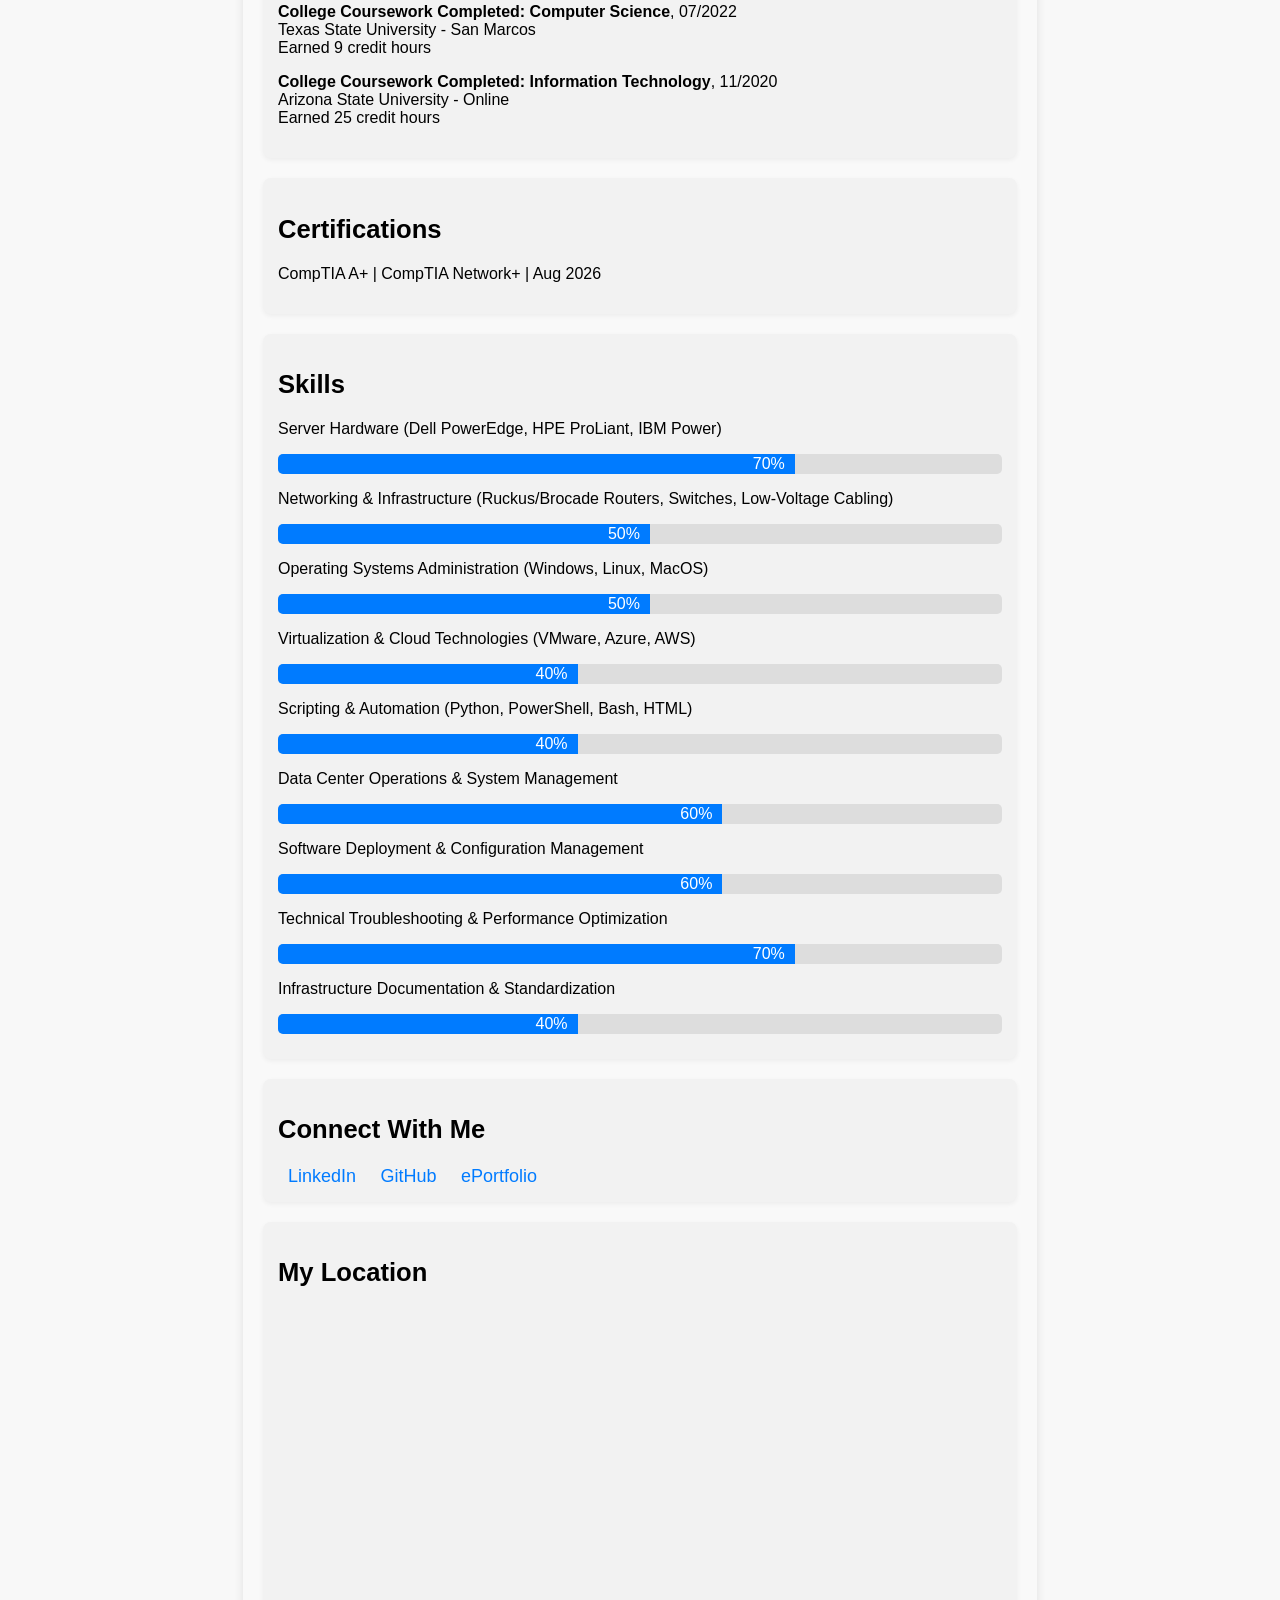
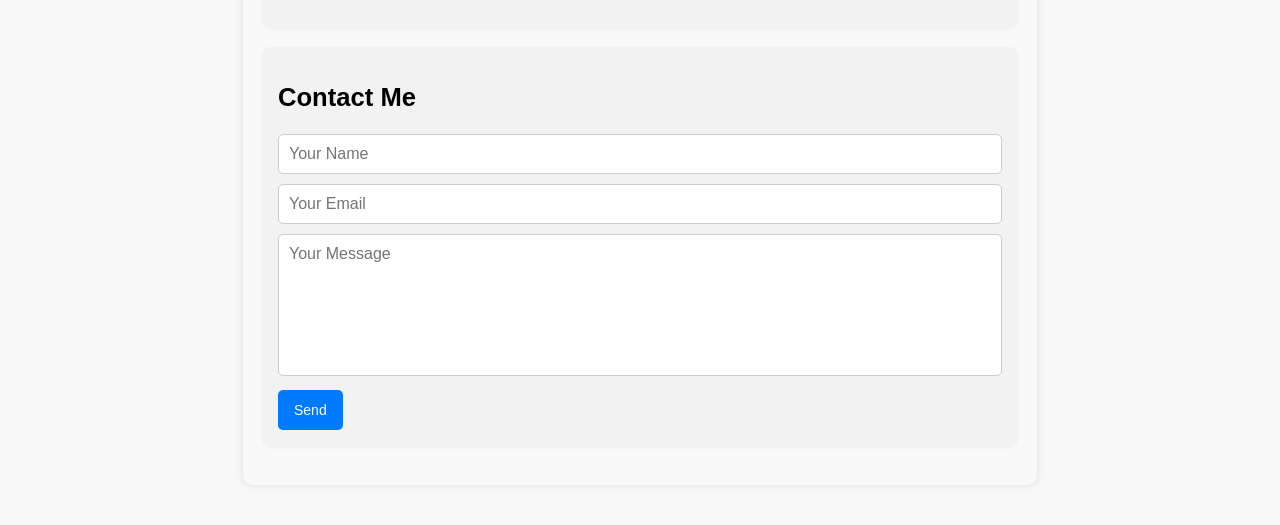
==== commit f0db333e: "Initial responsive portfolio update" ====
--- a/index.html
+++ b/index.html
@@ -2,398 +2,89 @@
 <html lang="en">
 <head>
   <meta charset="UTF-8" />
-  <meta name="viewport" content="width=device-width, initial-scale=1.0"/>
-  <meta name="description" content="Shimron Gill's professional resume and portfolio, showcasing skills in systems engineering and IT infrastructure.">
-  <meta name="keywords" content="Shimron Gill, resume, systems engineer, IT, portfolio">
-  <meta name="author" content="Shimron Gill">
+
+  <meta
+    name="viewport"
+    content="width=device-width, initial-scale=1.0"
+  />
+
+  <meta
+    name="description"
+    content="Shimron Gill's professional resume and portfolio, showcasing skills in systems engineering and IT infrastructure."
+  />
+
+  <meta
+    name="keywords"
+    content="Shimron Gill, resume, systems engineer, IT, portfolio"
+  />
+
+  <meta
+    name="author"
+    content="Shimron Gill"
+  />
+
   <title>Shimron Gill - Resume</title>
-  <style>
-    :root {
-      /* Light Mode Colors */
-      --bg-color: #f8f8f8;
-      --text-color: #000000;
-      --link-color: #0000FF;
-      --section-bg: #F9F9F9;
-      --project-bg: #f2f2f2;
-      --project-highlight-bg: #e8e8e8;
-      --navy-blue: #007BFF;
-      --progress-bg: #ddd;
-      --input-bg: white;
-      --input-border: #ccc;
-    }
-
-    body.dark-mode {
-      /* Dark Mode Colors */
-      --bg-color: #2c2c2c;
-      --text-color: #f0f0f0;
-      --link-color: #00BFFF;
-      --section-bg: #444444;
-      --project-bg: #414141;
-      --project-highlight-bg: #4a4a4a;
-      --navy-blue: #1E90FF;
-      --progress-bg: #555;
-      --input-bg: #333;
-      --input-border: #666;
-    }
-
-    body {
-      background: var(--bg-color);
-      color: var(--text-color);
-      font-family: Arial, sans-serif;
-      margin: 0;
-      padding: 40px 10px;
-      transition: color 0.3s, background 0.3s;
-      display: flex;
-      justify-content: center;
-      align-items: flex-start;
-      min-height: 100vh;
-    }
-
-    .container {
-      max-width: 794px;
-      width: 100%;
-      background: var(--section-bg);
-      padding: 20px;
-      box-shadow: 0px 0px 10px rgba(0,0,0,0.1);
-      border-radius: 10px;
-      box-sizing: border-box;
-      transition: background 0.3s;
-    }
-
-    .header-controls {
-      display: flex;
-      justify-content: space-between;
-      align-items: flex-start;
-    }
-
-    .center-header {
-      text-align: center;
-    }
-
-    h1, h2 {
-      color: var(--text-color);
-    }
-
-    h2 {
-      font-size: 1.6em;
-      font-weight: bold;
-    }
-
-    .profile-pic {
-      width: 150px;
-      height: 150px;
-      border-radius: 50%;
-      object-fit: cover;
-      margin-top: 40px;
-      max-width: 100%;
-    }
-
-    .section {
-      margin-bottom: 20px;
-      padding: 15px;
-      border-radius: 8px;
-      background: var(--project-bg);
-      box-shadow: 0 2px 5px rgba(0,0,0,0.05);
-      opacity: 0;
-      transform: translateY(20px);
-      transition: opacity 0.5s ease-out, transform 0.5s ease-out, background 0.3s;
-    }
-
-    .visible {
-      opacity: 1;
-      transform: translateY(0);
-    }
-
-    .download-btn, .theme-toggle {
-      display: inline-block;
-      padding: 10px 20px;
-      background: var(--navy-blue);
-      color: white;
-      text-decoration: none;
-      border-radius: 5px;
-      margin-top: 10px;
-      cursor: pointer;
-      border: none;
-      transition: background 0.3s, transform 0.2s;
-    }
-
-    .download-btn:hover, .theme-toggle:hover {
-      background: #0056b3;
-      transform: scale(1.03);
-    }
-
-    .download-resume {
-      display: flex;
-      align-items: center;
-      gap: 10px;
-      justify-content: center;
-      margin-top: 10px;
-    }
-
-    #resume-format {
-      padding: 10px;
-      border-radius: 5px;
-      border: 1px solid var(--input-border);
-      background: var(--input-bg);
-      color: var(--text-color);
-      font-size: 16px;
-      cursor: pointer;
-      transition: background 0.3s, color 0.3s;
-    }
-
-    #resume-format:focus {
-      outline: none;
-      border-color: var(--navy-blue);
-    }
-
-    .contact a {
-      color: var(--navy-blue);
-      text-decoration: none;
-    }
-
-    .social-links a {
-      margin: 0 10px;
-      text-decoration: none;
-      color: var(--navy-blue);
-      font-size: 18px;
-    }
-
-    .progress-bar {
-      width: 100%;
-      background-color: var(--progress-bg);
-      border-radius: 5px;
-      overflow: hidden;
-      margin: 10px 0;
-    }
-
-    .progress-bar div {
-      height: 20px;
-      background: var(--navy-blue);
-      text-align: right;
-      padding-right: 10px;
-      color: white;
-      line-height: 20px;
-      width: 0;
-      transition: width 1s ease-in-out;
-    }
-
-    body.dark-mode .progress-bar {
-      background-color: #ddd;
-    }
-
-    body.dark-mode .progress-bar div {
-      background: #007BFF;
-    }
-
-    .visible .progress-bar div {
-      width: inherit;
-    }
-
-    iframe {
-      width: 100%;
-      height: 300px;
-      border: 0;
-    }
-
-    input, textarea {
-      width: 97%;
-      padding: 10px;
-      margin-bottom: 10px;
-      border: 1px solid var(--input-border);
-      border-radius: 5px;
-      font-size: 16px;
-      font-family: inherit;
-      transition: border-color 0.3s, box-shadow 0.3s;
-      background: white;
-      color: var(--text-color);
-    }
-
-    body.dark-mode input,
-    body.dark-mode textarea {
-      color: #333;
-    }
-
-    input:focus, textarea:focus {
-      outline: none;
-    }
-
-    textarea {
-      resize: none;
-      min-height: 120px;
-    }
-
-    #form-message {
-      margin-top: 10px;
-    }
-
-    #projects {
-      margin-top: 40px;
-      border: 1px solid transparent;
-      border-radius: 12px;
-      padding: 20px;
-      background: var(--project-bg);
-      transition: background 0.3s;
-    }
-
-    .project {
-      margin-bottom: 20px;
-      padding: 10px;
-      background: var(--project-bg);
-      border: 1px solid transparent;
-      border-radius: 8px;
-      transition: background 0.3s;
-    }
-
-    .project-highlight {
-      background: var(--project-highlight-bg);
-      transition: background 0.3s;
-    }
-
-    .project h3 {
-      font-size: 1.6em;
-      margin-bottom: 10px;
-      font-weight: bold;
-    }
-
-    .collapsible-header {
-      display: flex;
-      justify-content: flex-start;
-      align-items: center;
-      padding: 10px;
-      border-radius: 8px;
-      cursor: pointer;
-      font-size: 1.6em;
-      background: none;
-      border: none;
-      width: 100%;
-      text-align: left;
-      color: var(--text-color);
-    }
-
-    .toggle-button {
-      font-size: 0.9em;
-      background-color: transparent;
-      border: none;
-      cursor: pointer;
-      font-weight: bold;
-      color: var(--navy-blue);
-      margin-right: 10px;
-    }
-
-    .collapsible-header span:not(.toggle-button) {
-      font-weight: bold;
-    }
-
-    .sub-project-title {
-      font-size: 17px;
-    }
-
-    .project-details {
-      color: var(--text-color);
-    }
-
-    .project ul {
-      list-style-type: none;
-      padding: 0;
-    }
-
-    .project ul li {
-      margin: 5px 0;
-    }
-
-    .project a {
-      text-decoration: none;
-      color: var(--navy-blue);
-      font-weight: bold;
-    }
-
-    .project a:hover {
-      text-decoration: underline;
-    }
-
-    .toggle-wrapper {
-      display: flex;
-      align-items: center;
-    }
-
-    @media (max-width: 768px) {
-      .container {
-        padding: 15px;
-      }
-      h1 { font-size: 26px; }
-      h2 { font-size: 20px; }
-      .download-btn {
-        font-size: 14px;
-        padding: 8px 16px;
-      }
-      .progress-bar div {
-        height: 16px;
-        line-height: 16px;
-        font-size: 12px;
-      }
-      .collapsible-header, .toggle-button {
-        font-size: 20px;
-      }
-      .sub-project-title {
-        font-size: 17px;
-      }
-    }
-
-    @media print {
-      body {
-        width: 210mm;
-        height: 297mm;
-        margin: 0;
-      }
-      .container {
-        width: 210mm;
-        height: auto;
-        padding: 10mm;
-        box-shadow: none;
-        border-radius: 0;
-      }
-      .download-btn, .theme-toggle, iframe {
-        display: none;
-      }
-    }
-  </style>
+
+<link
+  id="favicon"
+  rel="icon"
+  type="image/png"
+  href="./assets/favicon/favicon-light.png"
+>
+
+  <link rel="stylesheet" href="style.css">
+
 </head>
+
 <body>
+
   <div class="container">
-    <div class="header-controls">
-      <div></div>
-      <button class="theme-toggle" onclick="toggleTheme()">Toggle Dark Mode</button>
-    </div>
-
- <!-- Profile Section -->
-<div class="center-header">
-  <img src="Headshot1.jpeg" alt="Shimron Gill" class="profile-pic" />
-  <h1>Shimron Gill</h1>
+
+    <nav class="navbar">
+  <div class="nav-container">
+
+<div class="mobile-nav-header">
+  <span class="mobile-nav-title">Welcome to My Portfolio</span>
+
+  <button class="hamburger" onclick="toggleMenu()">
+    ☰
+  </button>
+</div>
+
+    <a href="#about">About</a>
+    <a href="#experience">Experience</a>
+    <a href="#projects">Projects</a>
+    <a href="#education">Education</a>
+    <a href="#skills">Skills</a>
+    <a href="#contact">Contact</a>
+
+    <button class="theme-toggle" onclick="toggleTheme()">
+      Toggle Dark Mode
+    </button>
+
+  </div>
+</nav>
+
+  <!-- Profile Section -->
+  <div class="center-header">
+    <img src="assets/screenshots/headshot1.jpeg" alt="Shimron Gill" class="profile-pic" />
+    <h1>Shimron Gill</h1>
+    <div class="profile-title-box">
   <p class="profile-title">
     Systems Engineer | Server Hardware | VMware | AWS | Automation & Scripting
   </p>
-  <div class="download-resume">
-    <select id="resume-format" onchange="updateDownloadLink()">
-      <option value="pdf">PDF</option>
-      <option value="docx">DOCX</option>
-    </select>
-    <a id="download-resume-btn" href="Shimron_Gill_Resume.pdf" class="download-btn" download>Download Resume</a>
+</div>
+    <div class="download-resume">
+      <select id="resume-format" onchange="updateDownloadLink()">
+        <option value="pdf">PDF</option>
+        <option value="docx">DOCX</option>
+      </select>
+      <a id="download-resume-btn" href="assets/shimron_gill_resume.pdf" class="download-btn" download>Download Resume</a>
+    </div>
   </div>
-</div>
-
-<style>
-  .profile-title {
-    font-size: 1.1em;
-    margin-top: 5px;
-    margin-bottom: 15px;
-    color: var(--text-color);
-    font-weight: 500;
-  }
-</style>
-
 
     <!-- About Me Section -->
-    <div class="section">
+   <div class="section" id="about">
       <h2>About Me</h2>
       <p>Results-driven Data Center & Systems Engineer with 5+ years of experience in systems administration, server hardware
 management, cloud, virtualization, and data center operations. Skilled in designing, implementing, and
@@ -403,99 +94,268 @@
     </div>
 
     <!-- Work Experience Section -->
-    <div class="section">
+   <div class="section" id="experience">
       <h2>Work Experience</h2>
-      <p><strong>Kelly Services</strong><br><em>System Test Technician, Georgetown, TX | Jun 2025 – Present</em></p>
-      <ul>
-        <li>Set up and configured test-environment devices for functional validation, preparing and validating 100+ devices per week to ensure system readiness for engineering and QA teams.</li>
-        <li>Executed scripted tests and performed firmware/software updates across 50+ test cycles, verifying performance, documenting defects, and resolving 90% of hardware/software issues through efficient troubleshooting.</li>
-        <li>Performed hardware-level repairs in compliance with documented procedures and safety protocols, completing 5–10 component-level repairs tickets weekly and reducing device downtime by 30%.</li>
+      <p><strong>Kelly Services</strong><br><em>System Test Technician, Georgetown, TX | Jun 2025 – Feb 2026</em></p>
+      <ul>
+        <li>Configured, validated, and documented over 50 Linux and Windows test servers weekly for engineering teams, ensuring readiness, compliance, and consistent test environment availability.</li>
+        <li>Executed automated scripted testing and coordinated firmware/software updates across 50+ test cycles, resolving roughly 90% of hardware and software issues before escalation to engineering.</li>
+        <li>Performed 5–8 board-level and component-level hardware repairs weekly, reducing device downtime by roughly 30% and extending overall equipment service life.</li>
       </ul>
 
       <p><strong>Kforce Inc</strong><br><em>Lab Support Engineer, Round Rock, TX | Jan 2023 – Nov 2024</em></p>
       <ul>
-        <li>Managed lab infrastructure with 99%+ system availability, delivering end-to-end support for server hardware/software deployments and ensuring optimal performance with minimal disruption.</li>
-        <li>Streamlined operations by coordinating automation script usage, reducing manual workloads by up to 30% and accelerating incident resolution through cross-functional collaboration.</li>
-        <li>Enhanced network reliability and system stability by proactively monitoring infrastructure and troubleshooting complex issues, resulting in fewer outages and faster issue resolution.</li>
+        <li>Maintained 99%+ uptime for lab infrastructure, supported server provisioning, automation initiatives, and reduced manual tasks while ensuring reliable, and consistent system operations.</li>
+        <li>Proactively monitored, diagnosed, and resolved network, server, and infrastructure issues, improving stability, minimizing outages, and enhancing performance across lab environments.</li>
+        <li>Provided full lifecycle support for server hardware and software deployments, ensuring smooth implementation, minimal downtime, and reliable operation across all systems.</li>
       </ul>
 
       <p><strong>Texas Health & Human Services Commission (HHSC)</strong><br><em>Systems Administrator, Austin, TX | Mar 2021 – Aug 2022</em></p>
       <ul>
-        <li>Served as State MDS Automation Coordinator, troubleshooting an average of 40–60 MDS assessments per week to ensure compliance and accuracy, while providing technical support to 50+ end users across MDS and HHSC systems.</li>
-        <li>Administered and enhanced the organization's Microsoft Access database, improving data accuracy by 20% and increasing system usability for 3+ departments through routine updates, optimization, and data validation.</li>
-        <li>Managed daily IT operations and systems administration for the Texas Health & Human Services Commission, supporting 100+ employees, implemented a data backup plan that reduced data-loss incidents by 100% and improved system reliability by 30%.</li>
+        <li>Administered and supported enterprise regulatory applications (including MDS systems) for 50+ users, maintaining 99%+ system availability and reporting requirements.</li>
+        <li>Provided technical application support and troubleshooting for 50+ staff members, resolving 90% of system issues and improving overall user productivity.</li>
+        <li>Assisted with IT asset and equipment inventory management, tracking 100+ devices and supporting lifecycle management of IT resources to improve operational planning and accountability.</li>
+       <li>Partnered with developers and technical teams to support reporting requirements, improving data accessibility and accuracy across multiple regulatory systems.</li>
       </ul>
 
       <p><strong>IronOrbit</strong><br><em>IT Service Desk Analyst, Remote | Jan 2021 – Feb 2021</em></p>
       <ul>
-        <li>Handled high-volume inbound calls, averaging 40–60 calls per day, using scripted responses to maintain consistent, compliant, and professional client interactions.</li>
-        <li>Assessed client needs and created accurate support tickets, documenting 100% of inquiries and facilitating timely issue resolution by clearly capturing symptoms, priorities, and required actions.</li>
-        <li>Delivered excellent customer service as the first point of contact, maintaining a 95%+ customer satisfaction rating and demonstrating strong communication and multitasking abilities in a fast-paced environment.</li>
+        <li>Provided technical support for 40–60 users daily, accurately documenting issues and implementing solutions that maintained 95%+ customer satisfaction.</li>
       </ul>
 
       <p><strong>CyberCoders</strong><br><em>Desktop & Network Support Coordinator, Alameda, CA | Nov 2019 – Apr 2020</em></p>
       <ul>
-        <li>Resolved end-user hardware and software issues, troubleshooting 20–30 support requests per week and achieving a 90% first-contact resolution rate through effective problem analysis and system diagnostics.</li>
-        <li>Assisted in project execution, consistently meeting deadlines, managing deliverables across 3–5 concurrent projects, and accurately recording 100% of hours and tasks in time-tracking systems to support reporting and improving team workflow visibility by 25%.</li>
-        <li>Coordinated procurement of approved IT resources, processing 20–30 hardware/software requests weekly, ensuring on-time availability of equipment and reducing operational delays by 20%.</li>
-      </ul>
-
+        <li>Achieved 90% first-contact resolution for hardware and software issues, enhancing system reliability and user satisfaction.</li>
+        <li>Oversaw concurrent IT initiatives, maintaining project schedules, tracking deliverables, and ensuring successful implementation across teams.</li>
+      </ul>
       <p><strong>EmrCpr, Global IT</strong><br><em>Engineer Lab Administrator, Sunnyvale, CA | Oct 2018 – Oct 2019</em></p>
       <ul>
-        <li>Configured, troubleshot, and upgraded Ruckus and Brocade routers/switches, reducing network downtime by 90% and sustaining 99%+ uptime through proactive monitoring, performance tuning, and rapid issue resolution.</li>
-        <li>Installed, managed, and optimized VMware ESXi environments using vSphere Client, deploying and maintaining 50+ Windows and Linux VMs to streamline server provisioning and support scalable, high-availability infrastructure.</li>
-        <li>Administered PDU, Terminal Server, and KVM infrastructure across 100+ devices, performing scheduled maintenance, firmware updates, and capacity improvements while ensuring full compliance with security and performance standards.</li>
-      </ul>
-    </div>
-
-    <!-- Projects Section -->
-    <div class="section" id="projects">
-      <button class="collapsible-header" aria-expanded="true" aria-controls="projects-list" onclick="toggleProjects()">
+        <li>Configured and upgraded routers and switches across lab environments, reducing network downtime by 90% and improving reliability for development and testing teams.</li>
+        <li>Deployed and maintained 50+ virtual machines on VMware ESXi, optimizing resource utilization and ensuring consistent performance for engineering workloads and simulations.</li>
+      </ul>
+    </div>
+
+<!-- Projects Section -->
+<section class="section" id="projects">
+  <button
+    class="collapsible-header"
+    aria-expanded="true"
+    aria-controls="projects-list"
+    onclick="toggleProjects()"
+  >
+    <span class="toggle-wrapper">
+      <span class="toggle-button" id="projects-toggle">-</span>
+      <span>Projects</span>
+    </span>
+  </button>
+  <div id="projects-list">
+    <!-- Project 1 -->
+    <article class="project project-highlight">
+      <button
+        class="collapsible-header"
+        aria-expanded="true"
+        aria-controls="project-1-details"
+        onclick="toggleProjectDetails(this)"
+      >
         <span class="toggle-wrapper">
-          <span class="toggle-button" id="projects-toggle">-</span>
-          <span>Projects</span>
+          <span class="toggle-button">-</span>
+          <span class="sub-project-title">Automation Script Hub</span>
         </span>
       </button>
-      <div id="projects-list" style="display: block;">
-        <div class="project project-highlight">
-          <button class="collapsible-header" aria-expanded="true" aria-controls="project-1-details" onclick="toggleProjectDetails(this)">
-            <span class="toggle-wrapper">
-              <span class="toggle-button">-</span>
-              <span class="sub-project-title">Automation Script Hub</span>
-            </span>
-          </button>
-          <div class="project-details" id="project-1-details" style="display: block;">
-            <ul>
-              <li><strong>Key Features:</strong> Modular script design, CLI menus, logging, error handling</li>
-              <li><strong>Use Cases:</strong> Auto patch servers, restart stuck services, clean up temp/log files</li>
-              <li><strong>Platform:</strong> Windows (PowerShell), Linux (Bash)</li>
-            </ul>
-            <p><strong>Tech Stack:</strong> PowerShell, Bash, Git</p>
-            <a href="https://github.com/sgill3077/automation-script-hub" target="_blank" rel="noopener noreferrer">View Project on GitHub</a>
-          </div>
-        </div>
-        <div class="project project-highlight">
-          <button class="collapsible-header" aria-expanded="true" aria-controls="project-2-details" onclick="toggleProjectDetails(this)">
-            <span class="toggle-wrapper">
-              <span class="toggle-button">-</span>
-              <span class="sub-project-title">Resume Website</span>
-            </span>
-          </button>
-          <div class="project-details" id="project-2-details" style="display: block;">
-            <ul>
-              <li><strong>Key Features:</strong> Developed a personal resume website hosted on AWS EC2</li>
-              <li><strong>Use Cases:</strong> Configured Apache, registered domain via Cloudflare, and implemented HTTPS with Let's Encrypt</li>
-              <li><strong>Platform:</strong> AWS EC2 (Linux/Apache, Windows Server)</li>
-            </ul>
-            <p><strong>Tech Stack:</strong> AWS EC2, Apache, Cloudflare, Let's Encrypt</p>
-            <a href="https://github.com/sgill3077/apache-site" target="_blank" rel="noopener noreferrer">View Project on GitHub</a>
-          </div>
-        </div>
+
+      <div class="project-details" id="project-1-details">
+        <ul>
+          <li>
+            <strong>Key Features:</strong>
+            Modular script design, CLI menus, logging, and error handling
+          </li>
+
+          <li>
+            <strong>Use Cases:</strong>
+            Automating server patching, restarting stuck services,
+            and cleaning temporary/log files
+          </li>
+
+          <li>
+            <strong>Platform:</strong>
+            Windows (PowerShell) and Linux (Bash)
+          </li>
+        </ul>
+
+        <p>
+          <strong>Tech Stack:</strong>
+          PowerShell, Bash, Git
+        </p>
+
+        <a
+          href="https://github.com/sgill3077/automation-script-hub"
+          target="_blank"
+          rel="noopener noreferrer"
+        >
+          View Project on GitHub
+        </a>
       </div>
-    </div>
+    </article>
+
+    <!-- Project 2 -->
+    <article class="project project-highlight">
+      <button
+        class="collapsible-header"
+        aria-expanded="true"
+        aria-controls="project-2-details"
+        onclick="toggleProjectDetails(this)"
+      >
+        <span class="toggle-wrapper">
+          <span class="toggle-button">-</span>
+          <span class="sub-project-title">Resume Website</span>
+        </span>
+      </button>
+
+      <div class="project-details" id="project-2-details">
+        <ul>
+          <li>
+            <strong>Key Features:</strong>
+            Built and deployed a personal resume website on AWS EC2
+          </li>
+
+          <li>
+            <strong>Use Cases:</strong>
+            Configured Apache, connected a Cloudflare-managed domain,
+            and secured the site with Let's Encrypt HTTPS
+          </li>
+
+          <li>
+            <strong>Platform:</strong>
+            AWS EC2 (Linux/Apache and Windows Server)
+          </li>
+        </ul>
+
+        <p>
+          <strong>Tech Stack:</strong>
+          AWS EC2, Apache, Cloudflare, Let's Encrypt
+        </p>
+
+        <a
+          href="https://github.com/sgill3077/apache-site"
+          target="_blank"
+          rel="noopener noreferrer"
+        >
+          View Project on GitHub
+        </a>
+      </div>
+    </article>
+
+    <!-- Project 3 -->
+    <article class="project project-highlight">
+      <button
+        class="collapsible-header"
+        aria-expanded="true"
+        aria-controls="project-3-details"
+        onclick="toggleProjectDetails(this)"
+      >
+        <span class="toggle-wrapper">
+          <span class="toggle-button">-</span>
+          <span class="sub-project-title">Flask Container Lab</span>
+        </span>
+      </button>
+
+      <div class="project-details" id="project-3-details">
+        <ul>
+          <li>
+            <strong>Key Features:</strong>
+            Built and containerized a Python Flask application using Podman on Fedora Linux
+          </li>
+
+          <li>
+            <strong>Use Cases:</strong>
+            Created reproducible container images, configured container networking,
+            exposed ports, and validated connectivity across local network devices
+          </li>
+
+          <li>
+            <strong>Platform:</strong>
+            Fedora Linux, Podman Containers
+          </li>
+
+          <li>
+            <strong>Status:</strong>
+            In Progress: Expanding into multi-container architecture and reverse proxy deployments
+          </li>
+        </ul>
+
+        <p>
+          <strong>Tech Stack:</strong>
+          Podman, Flask, Python, Linux, Containerfile
+        </p>
+
+        <a
+          href="https://github.com/sgill3077"
+          target="_blank"
+          rel="noopener noreferrer"
+        >
+          View Project on GitHub
+        </a>
+      </div>
+    </article>
+
+    <!-- Project 4 -->
+    <article class="project project-highlight">
+      <button
+        class="collapsible-header"
+        aria-expanded="true"
+        aria-controls="project-4-details"
+        onclick="toggleProjectDetails(this)"
+      >
+        <span class="toggle-wrapper">
+          <span class="toggle-button">-</span>
+          <span class="sub-project-title">nginx Reverse Proxy Lab</span>
+        </span>
+      </button>
+
+      <div class="project-details" id="project-4-details">
+        <ul>
+          <li>
+            <strong>Key Features:</strong>
+            Built a multi-container environment using Podman Compose with nginx reverse proxying traffic to a backend Flask container
+          </li>
+
+          <li>
+            <strong>Use Cases:</strong>
+            Implemented internal container networking, declarative infrastructure configuration,
+            and service-to-service communication
+          </li>
+
+          <li>
+            <strong>Platform:</strong>
+            Fedora Linux, Podman Compose, nginx
+          </li>
+
+          <li>
+            <strong>Status:</strong>
+            In Progress: Planning HTTPS, CI/CD automation, and cloud deployment integration
+          </li>
+        </ul>
+
+        <p>
+          <strong>Tech Stack:</strong>
+          Podman Compose, nginx, Flask, Python, Linux
+        </p>
+
+        <a
+          href="https://github.com/sgill3077"
+          target="_blank"
+          rel="noopener noreferrer"
+        >
+          View Project on GitHub
+        </a>
+      </div>
+    </article>
+
+  </div>
+</section>
 
     <!-- Education Section -->
-<div class="section">
+<div class="section" id="education">
   <h2>Education</h2>
   <p><strong>Bachelor of Science: Computer Information Systems</strong>, 06/2025<br>
   Texas A&M University - Central Texas - Currently Enrolled</p>
@@ -517,7 +377,7 @@
     </div>
 
 <!-- Skills Section -->
-<div class="section">
+<div class="section" id="skills">
   <h2>Skills</h2>
 
   <p>Server Hardware (Dell PowerEdge, HPE ProLiant, IBM Power)</p>
@@ -564,7 +424,7 @@
     </div>
 
     <!-- Contact Form Section -->
-    <div class="section">
+    <div class="section" id="contact">
       <h2>Contact Me</h2>
       <form action="https://formspree.io/f/xanekdna" method="POST" id="contact-form">
         <input type="text" name="name" placeholder="Your Name" required>
@@ -573,92 +433,7 @@
         <button type="submit" class="download-btn">Send</button>
         <div id="form-message"></div>
       </form>
-    </div>
   </div>
-
-  <script>
-    document.addEventListener("DOMContentLoaded", function() {
-      let sections = document.querySelectorAll(".section");
-      sections.forEach((section, index) => {
-        setTimeout(() => {
-          section.classList.add("visible");
-        }, index * 300);
-      });
-    });
-
-    function toggleTheme() {
-      document.body.classList.toggle("dark-mode");
-    }
-
-    function toggleProjects() {
-      const projectsList = document.getElementById('projects-list');
-      const toggleBtn = document.getElementById('projects-toggle');
-      const header = document.querySelector('#projects .collapsible-header');
-
-      const isExpanded = projectsList.style.display !== 'none';
-      projectsList.style.display = isExpanded ? 'none' : 'block';
-      toggleBtn.textContent = isExpanded ? '+' : '-';
-      header.setAttribute('aria-expanded', !isExpanded);
-    }
-
-    function toggleProjectDetails(header) {
-      const button = header.querySelector('.toggle-button');
-      const details = header.nextElementSibling;
-      const isExpanded = details.style.display !== 'none';
-      details.style.display = isExpanded ? 'none' : 'block';
-      button.textContent = isExpanded ? '+' : '-';
-      header.setAttribute('aria-expanded', !isExpanded);
-    }
-
-    document.querySelectorAll('.collapsible-header').forEach(button => {
-      button.addEventListener('keydown', (e) => {
-        if (e.key === 'Enter' || e.key === ' ') {
-          e.preventDefault();
-          button.click();
-        }
-      });
-    });
-
-    function updateDownloadLink() {
-      const format = document.getElementById('resume-format').value;
-      const downloadBtn = document.getElementById('download-resume-btn');
-      if (format === 'pdf') {
-        downloadBtn.href = 'Shimron_Gill_Resume.pdf';
-      } else if (format === 'docx') {
-        downloadBtn.href = 'Shimron_Gill_Resume.docx';
-      }
-    }
-
-    const form = document.getElementById("contact-form");
-    const formMessage = document.getElementById("form-message");
-
-    form.addEventListener("submit", function(e) {
-      e.preventDefault();
-      const submitBtn = form.querySelector('button[type="submit"]');
-      submitBtn.disabled = true;
-      submitBtn.textContent = 'Sending...';
-      const data = new FormData(form);
-
-      fetch(form.action, {
-        method: form.method,
-        body: data,
-        headers: {
-          'Accept': 'application/json'
-        }
-      }).then(response => {
-        if (response.ok) {
-          formMessage.innerHTML = '<span style="color: green;">✅ Thanks for your message! I\'ll get back to you soon.</span>';
-          form.reset();
-        } else {
-          formMessage.innerHTML = '<span style="color: red;">❌ Oops! Something went wrong. Please try again.</span>';
-        }
-      }).catch(error => {
-        formMessage.innerHTML = '<span style="color: red;">❌ There was an error submitting the form.</span>';
-      }).finally(() => {
-        submitBtn.disabled = false;
-        submitBtn.textContent = 'Send';
-      });
-    });
-  </script>
+  <script src="script.js"></script>
 </body>
 </html>
--- a/style.css
+++ b/style.css
@@ -0,0 +1,471 @@
+:root {
+  --bg-color: #f8f8f8;
+  --text-color: #000000;
+  --link-color: #0000FF;
+  --section-bg: #F9F9F9;
+  --project-bg: #f2f2f2;
+  --project-highlight-bg: #e8e8e8;
+  --navy-blue: #007BFF;
+  --progress-bg: #ddd;
+  --input-bg: white;
+  --input-border: #ccc;
+}
+
+body.dark-mode {
+  --bg-color: #2c2c2c;
+  --text-color: #f0f0f0;
+  --link-color: #00BFFF;
+  --section-bg: #505050;
+  --project-bg: #414141;
+  --project-highlight-bg: #4a4a4a;
+  --navy-blue: #1E90FF;
+  --progress-bg: #555;
+  --input-bg: #333;
+  --input-border: #666;
+}
+
+body {
+  background: var(--bg-color);
+  color: var(--text-color);
+  font-family: Arial, sans-serif;
+  margin: 0;
+  padding: 0;
+  transition: color 0.3s, background 0.3s;
+
+  min-height: 100vh;
+}
+
+.container {
+  max-width: 794px;
+  width: 100%;
+
+  background: var(--section-bg);
+
+  padding: 20px;
+
+  margin: 40px auto;
+
+  box-shadow: 0 0 10px rgba(0,0,0,0.1);
+
+  border-radius: 10px;
+
+  box-sizing: border-box;
+
+  transition: background 0.3s;
+}
+
+.header-controls {
+  display: flex;
+  justify-content: space-between;
+  align-items: flex-start;
+}
+
+.center-header {
+  text-align: center;
+}
+
+.profile-title {
+  font-size: 1.1em;
+  margin-top: 5px;
+  margin-bottom: 15px;
+  color: var(--text-color);
+  font-weight: 500;
+}
+
+h1,
+h2 {
+  color: var(--text-color);
+}
+
+h2 {
+  font-size: 1.6em;
+  font-weight: bold;
+}
+
+.profile-pic {
+  width: 150px;
+  height: 150px;
+  border-radius: 50%;
+  object-fit: cover;
+  margin-top: 40px;
+  max-width: 100%;
+}
+
+.section {
+  margin-bottom: 20px;
+  padding: 15px;
+  border-radius: 8px;
+  background: var(--project-bg);
+  box-shadow: 0 2px 5px rgba(0,0,0,0.05);
+
+  opacity: 0;
+  transform: translateY(20px);
+
+  transition:
+    opacity 0.5s ease-out,
+    transform 0.5s ease-out,
+    background 0.3s;
+}
+
+.visible {
+  opacity: 1;
+  transform: translateY(0);
+}
+
+.download-btn,
+.theme-toggle {
+  display: inline-block;
+
+  padding: 10px 20px;
+
+  background: var(--navy-blue);
+
+  color: white;
+
+  text-decoration: none;
+
+  border-radius: 5px;
+
+  cursor: pointer;
+
+  border: none;
+
+  transition: background 0.3s, transform 0.2s;
+}
+
+.download-btn:hover,
+.theme-toggle:hover {
+  background: #0056b3;
+  transform: scale(1.03);
+}
+
+.download-resume {
+  display: flex;
+  align-items: center;
+  justify-content: center;
+  gap: 10px;
+
+  margin-top: 15px;
+}
+
+#resume-format,
+.download-btn {
+  height: 40px;
+
+  padding: 0 16px;
+
+  border-radius: 5px;
+
+  font-size: 14px;
+
+  box-sizing: border-box;
+}
+
+.download-btn {
+  display: flex;
+  align-items: center;
+  justify-content: center;
+
+  margin-top: 0;
+}
+
+.social-links a {
+  margin: 0 10px;
+  text-decoration: none;
+  color: var(--navy-blue);
+  font-size: 18px;
+}
+
+.progress-bar {
+  width: 100%;
+  background-color: var(--progress-bg);
+  border-radius: 5px;
+  overflow: hidden;
+  margin: 10px 0;
+}
+
+.progress-bar div {
+  height: 20px;
+  background: var(--navy-blue);
+  text-align: right;
+  padding-right: 10px;
+  color: white;
+  line-height: 20px;
+}
+
+iframe {
+  width: 100%;
+  height: 300px;
+  border: 0;
+}
+
+input,
+textarea {
+  width: 97%;
+  padding: 10px;
+  margin-bottom: 10px;
+  border: 1px solid var(--input-border);
+  border-radius: 5px;
+  font-size: 16px;
+  font-family: inherit;
+  background: white;
+  color: var(--text-color);
+}
+
+textarea {
+  resize: none;
+  min-height: 120px;
+}
+
+#projects {
+  margin-top: 40px;
+  border-radius: 12px;
+  padding: 20px;
+  background: var(--project-bg);
+}
+
+.project {
+  margin-bottom: 20px;
+  padding: 10px;
+  background: var(--project-bg);
+  border-radius: 8px;
+}
+
+.project-highlight {
+  background: var(--project-highlight-bg);
+}
+
+.collapsible-header {
+  display: flex;
+  align-items: center;
+  padding: 10px;
+  border-radius: 8px;
+  cursor: pointer;
+  font-size: 1.6em;
+  background: none;
+  border: none;
+  width: 100%;
+  text-align: left;
+  color: var(--text-color);
+}
+
+.toggle-wrapper {
+  display: flex;
+  align-items: center;
+}
+
+.toggle-button {
+  font-size: 0.9em;
+  font-weight: bold;
+  color: var(--navy-blue);
+  margin-right: 10px;
+}
+
+.sub-project-title {
+  font-size: 17px;
+}
+
+.project a {
+  text-decoration: none;
+  color: var(--navy-blue);
+  font-weight: bold;
+}
+
+.project a:hover {
+  text-decoration: underline;
+}
+
+@media (max-width: 768px) {
+  .container {
+    padding: 15px;
+  }
+
+  h1 {
+    font-size: 26px;
+  }
+
+  h2 {
+    font-size: 20px;
+  }
+
+  .download-btn {
+    font-size: 14px;
+    padding: 8px 16px;
+  }
+
+  .progress-bar div {
+    height: 16px;
+    line-height: 16px;
+    font-size: 12px;
+  }
+
+  .collapsible-header,
+  .toggle-button {
+    font-size: 20px;
+  }
+
+  .sub-project-title {
+    font-size: 17px;
+  }
+}
+
+@media print {
+  body {
+    width: 210mm;
+    height: 297mm;
+    margin: 0;
+  }
+
+  .container {
+    width: 210mm;
+    padding: 10mm;
+    box-shadow: none;
+    border-radius: 0;
+  }
+
+  .download-btn,
+  .theme-toggle,
+  iframe {
+    display: none;
+  }
+}
+
+.navbar {
+  width: 100%;
+  max-width: 794px;
+  margin: 0 auto 30px auto;
+}
+
+.nav-container {
+  display: flex;
+  justify-content: center;
+  align-items: center;
+  gap: 20px;
+  flex-wrap: wrap;
+}
+
+/* Sticky navbar */
+.navbar {
+  position: sticky;
+  top: 0;
+  z-index: 1000;
+
+  width: 100%;
+  max-width: 794px;
+
+  margin: 0 auto 30px auto;
+
+  background: var(--section-bg);
+
+  border-radius: 12px;
+
+  padding: 15px 0;
+
+  box-shadow: 0 2px 10px rgba(0,0,0,0.1);
+}
+/* Navbar layout */
+.nav-container {
+  display: flex;
+
+  justify-content: center;
+  align-items: center;
+
+  gap: 20px;
+
+  flex-wrap: wrap;
+}
+
+/* Navbar links */
+.nav-container a {
+  text-decoration: none;
+  color: var(--text-color);
+  font-weight: bold;
+}
+
+.nav-container a:hover {
+  color: var(--navy-blue);
+}
+
+body.dark-mode .navbar {
+   background: #3f3f3f;
+}
+
+.profile-title-box {
+  display: inline-block;
+
+  background: var(--section-bg);
+
+  padding: 12px 20px;
+
+  border-radius: 12px;
+
+  box-shadow: 0 2px 10px rgba(0,0,0,0.1);
+
+  margin-top: 10px;
+}
+body.dark-mode .profile-title-box {
+  background: #3f3f3f;
+}
+
+.hamburger {
+  display: none;
+
+  background: none;
+  border: none;
+
+  color: var(--text-color);
+
+  font-size: 28px;
+
+  cursor: pointer;
+}
+@media (max-width: 768px) {
+  .hamburger {
+    display: block;
+  }
+}
+
+.mobile-nav-header {
+  position: relative;
+
+  display: none;
+
+  align-items: center;
+  justify-content: center;
+
+  width: 100%;
+}
+
+.hamburger {
+  position: absolute;
+  left: 0;
+}
+
+.mobile-nav-title {
+  font-weight: bold;
+  color: var(--text-color);
+
+  font-size: 16px;
+}
+
+@media (max-width: 768px) {
+
+  .nav-container a,
+  .nav-container .theme-toggle {
+    display: none;
+  }
+.mobile-nav-header {
+  display: flex;
+}
+.nav-container.menu-open a,
+.nav-container.menu-open .theme-toggle {
+  display: inline-block;
+}
+
+.nav-container {
+  flex-direction: row;
+  justify-content: flex-start;
+  align-items: center;
+  flex-wrap: wrap;
+}
+}
